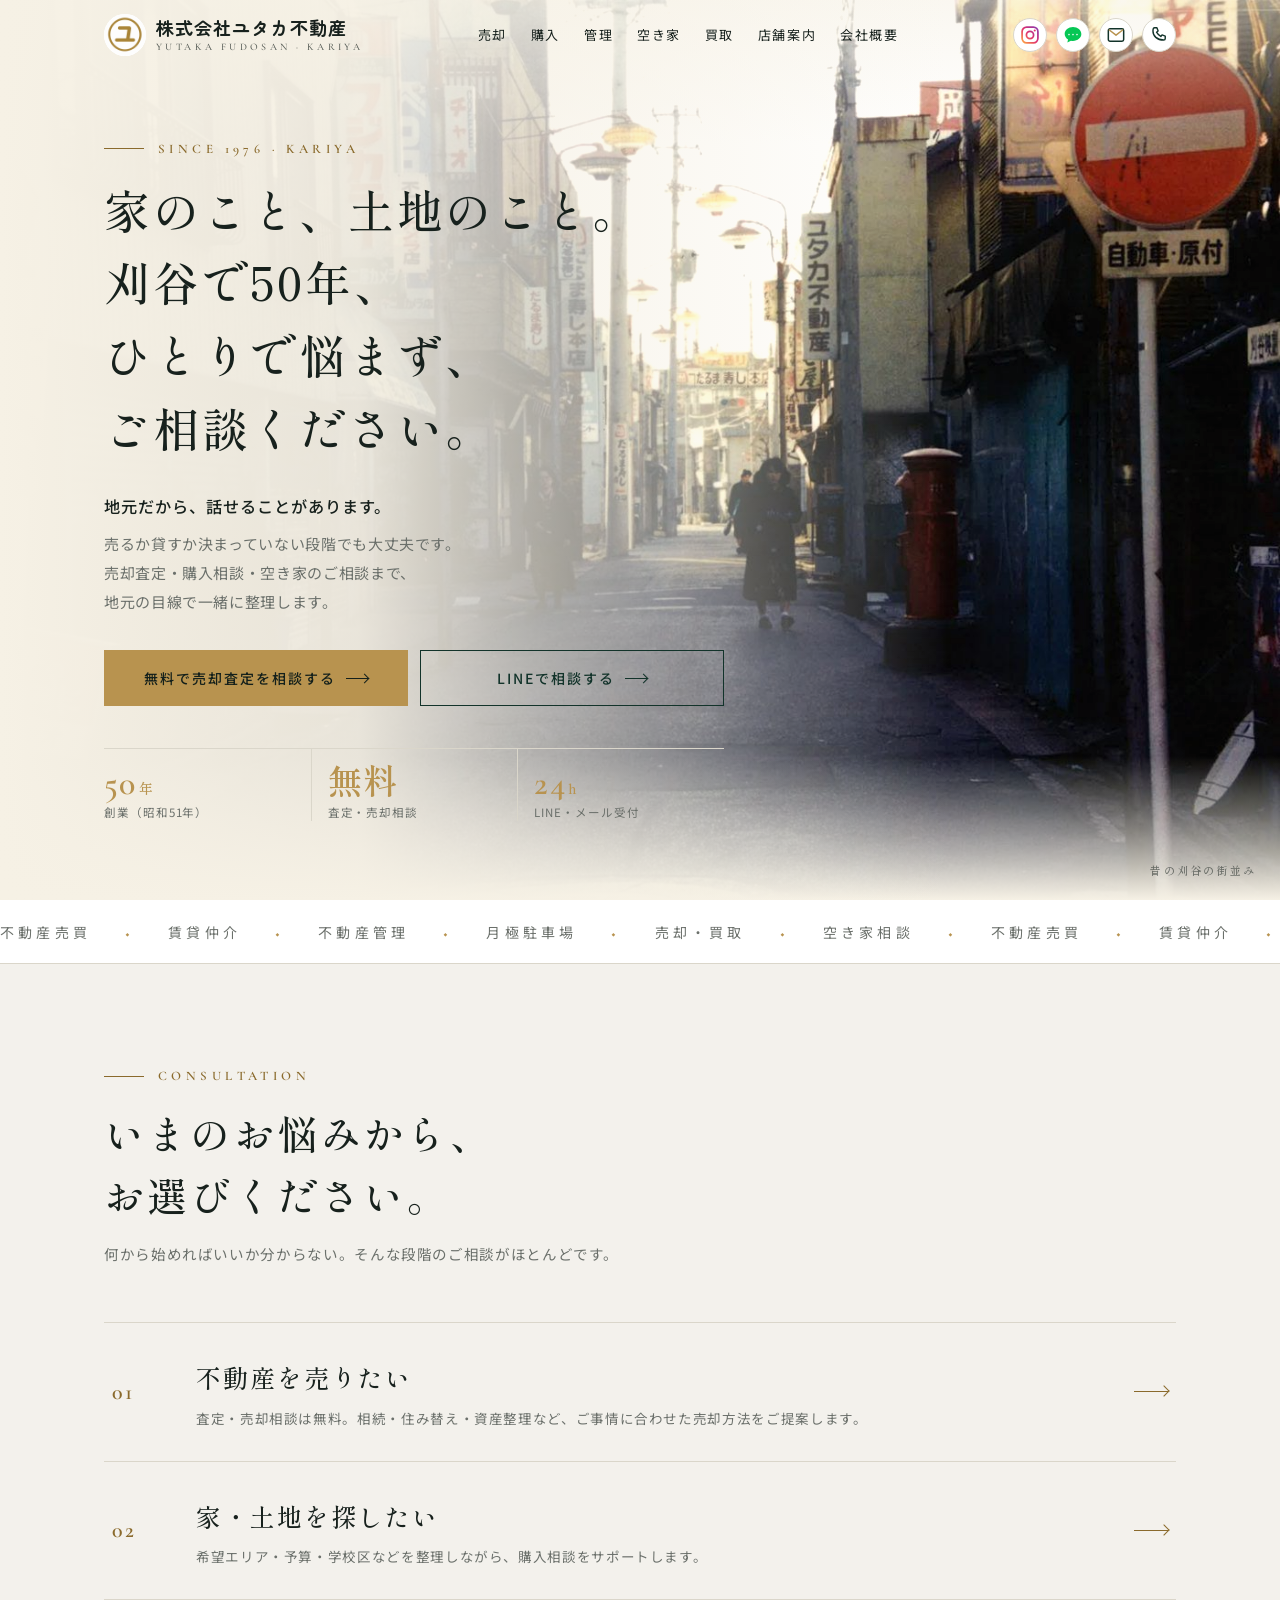
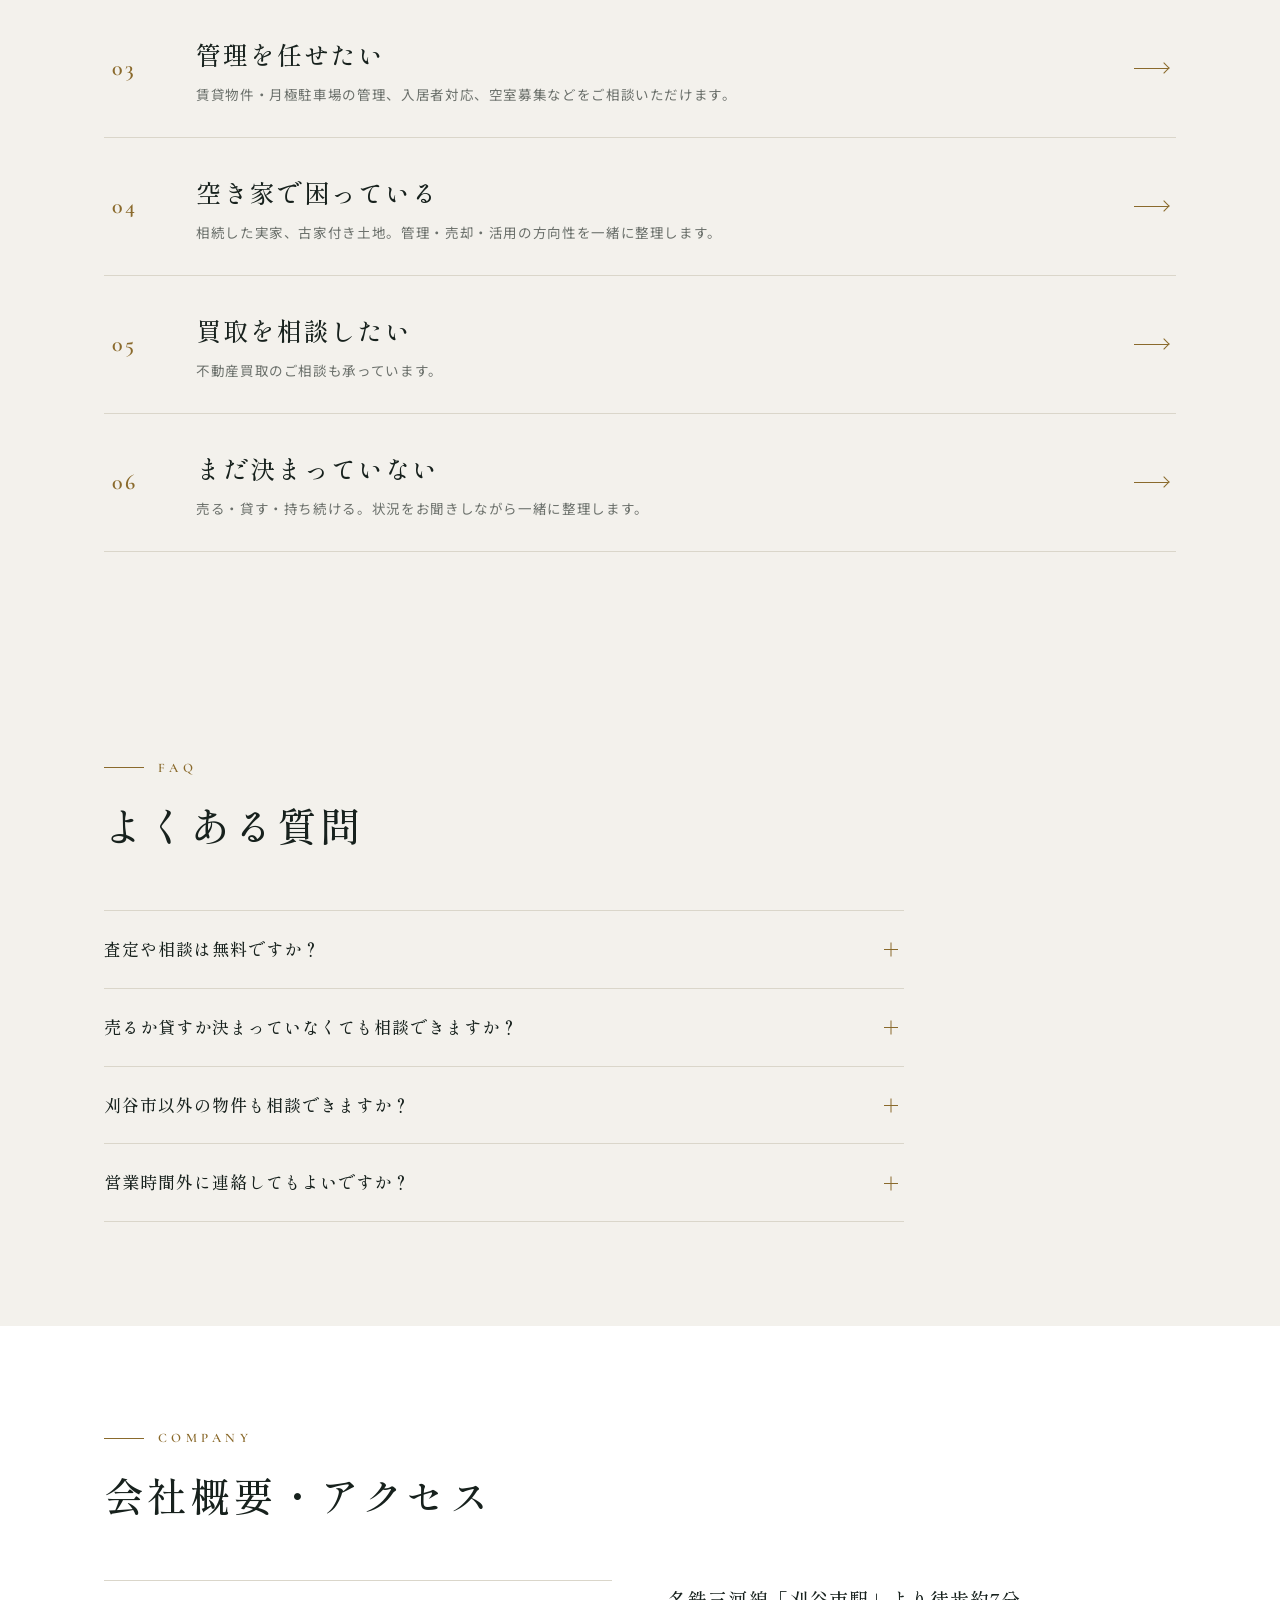
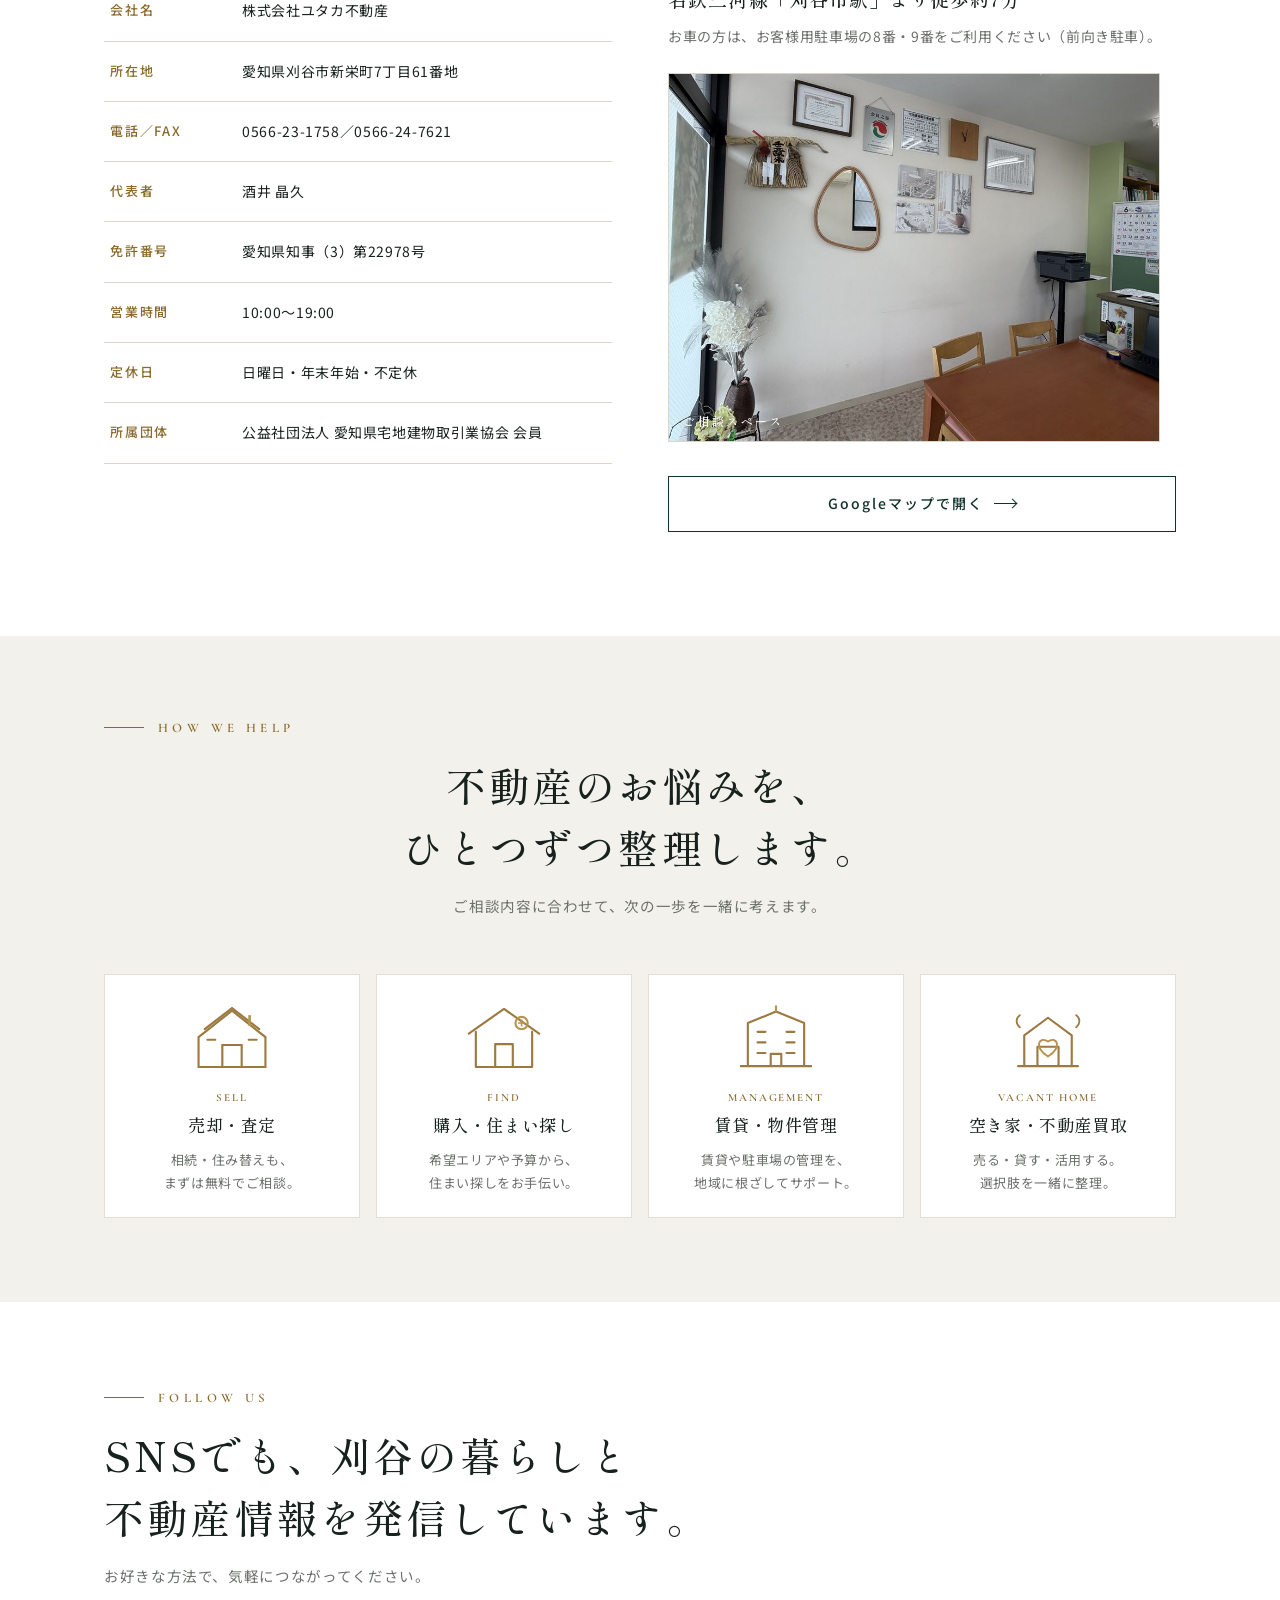
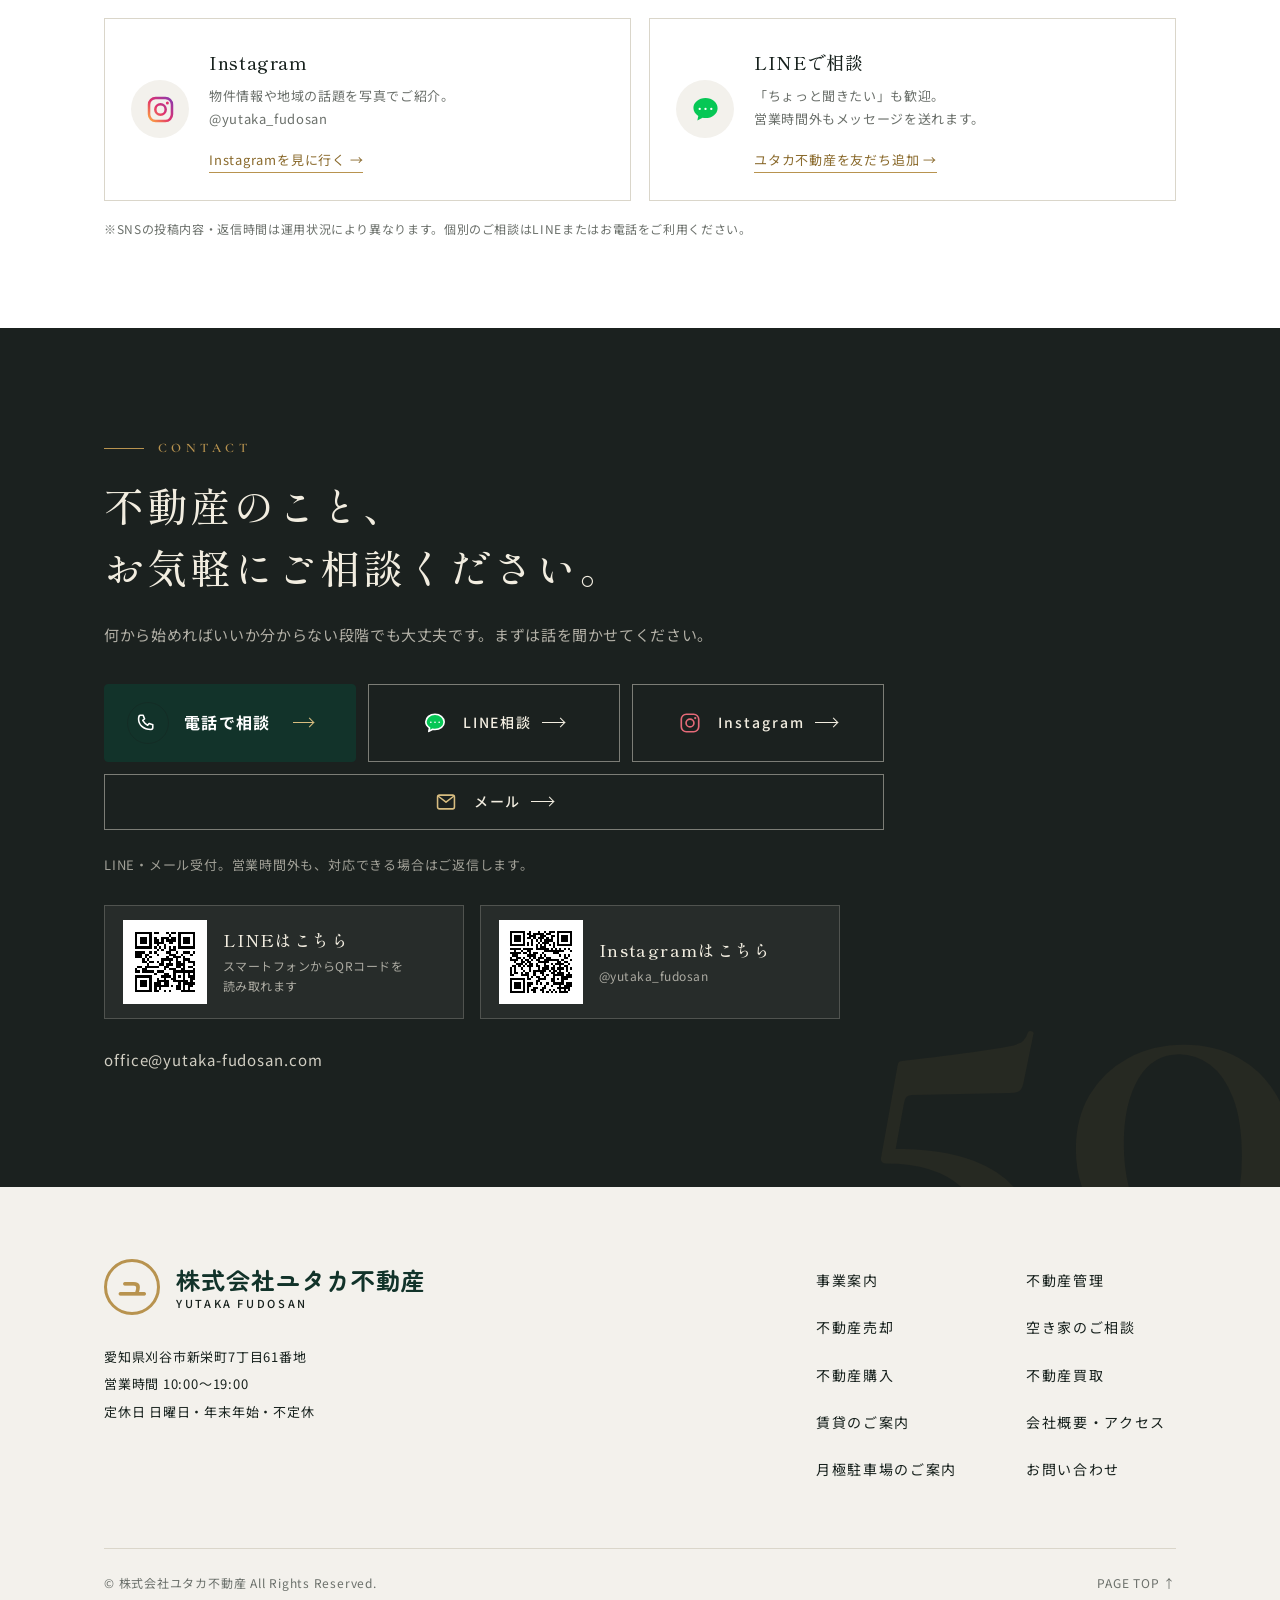
==== index.html @ b95a53c0 "スマートフォンの改行を調整した公式ホームページに更新" ====
<!DOCTYPE html>

<html lang="ja">
<head>
<meta charset="utf-8"/>
<meta content="width=device-width, initial-scale=1, viewport-fit=cover" name="viewport"/>
<title>刈谷市の不動産売買・管理・賃貸なら株式会社ユタカ不動産｜創業50年</title>
<link href="[data-uri]" rel="icon" sizes="192x192" type="image/png"/>
<link href="[data-uri]" rel="apple-touch-icon"/>
<meta content="刈谷市で不動産売買・売却査定・管理・賃貸・月極駐車場のご相談なら株式会社ユタカ不動産。昭和51年創業、地域密着。電話・LINEで気軽に相談できます。" name="description"/>
<link href="https://fonts.googleapis.com" rel="preconnect"/><link crossorigin="" href="https://fonts.gstatic.com" rel="preconnect"/>
<link href="https://fonts.googleapis.com/css2?family=Cormorant+Garamond:wght@500;600&amp;family=Shippori+Mincho:wght@500;700&amp;family=Zen+Maru+Gothic:wght@500;700&amp;family=Noto+Sans+JP:wght@400;500;700&amp;display=swap" rel="stylesheet"/>
<script type="application/ld+json">{"@context":"https://schema.org","@type":"RealEstateAgent","name":"株式会社ユタカ不動産","telephone":"+81-566-23-1758","email":"office@yutaka-fudosan.com","foundingDate":"1976","address":{"@type":"PostalAddress","addressRegion":"愛知県","addressLocality":"刈谷市","streetAddress":"新栄町7丁目61番地","addressCountry":"JP"},"areaServed":"刈谷市"}</script>
<style>
:root{--bg:#f3f1ec;--sf:#fff;--tx:#17211d;--mu:#6b706b;--ac:#12332a;--hero:#12332a;--gd:#b8934f;--gdt:#8a6a2c;--ln:#dad6ca;--line:#06a94d;--iv:#f2ede0;color-scheme:light;box-sizing:border-box;padding-top:env(safe-area-inset-top,0px);padding-bottom:env(safe-area-inset-bottom,0px)}
*,*::before,*::after{box-sizing:border-box}
html{scroll-behavior:smooth;scroll-padding-top:calc(env(safe-area-inset-top,0px) + 70px)}
body{margin:0;background:var(--bg);color:var(--tx);font:16px/1.95 "Noto Sans JP","Hiragino Sans","Yu Gothic",Meiryo,sans-serif;letter-spacing:.04em;padding-bottom:84px;overflow-x:hidden}
body::before{content:"";position:fixed;inset:0 0 auto;height:env(safe-area-inset-top,0px);background:var(--hero);z-index:40;transition:background .4s}
body.sc::before{background:var(--sf)}
a{color:inherit;text-decoration:none}
.sf,h1,h2,h3{font-family:"Shippori Mincho","Hiragino Mincho ProN","Yu Mincho",serif;font-weight:500}
.cg{font-family:"Cormorant Garamond","Shippori Mincho",serif}
.w{max-width:1120px;margin:0 auto;padding:0 24px}
#pg{position:fixed;top:env(safe-area-inset-top,0px);left:0;height:2px;width:100%;background:var(--gd);transform:scaleX(0);transform-origin:left;z-index:50}
header{--hc:var(--iv);position:sticky;top:env(safe-area-inset-top,0px);z-index:30;height:70px;border-bottom:1px solid transparent;transition:background .4s,border-color .4s,height .4s}
header.sc{--hc:var(--tx);height:58px;background:color-mix(in srgb,var(--sf) 90%,transparent);backdrop-filter:blur(12px);border-color:var(--ln)}
header .w{display:flex;align-items:center;justify-content:space-between;height:100%;gap:16px;color:var(--hc);transition:color .4s}
.logo{font:700 18px/1.3 "Zen Maru Gothic","Hiragino Maru Gothic ProN","Yu Gothic",sans-serif;letter-spacing:.06em}.logo small{display:block;font:500 10px "Cormorant Garamond",serif;letter-spacing:.34em;opacity:.7}
nav{display:none;gap:30px;font-size:13px;letter-spacing:.12em}
nav a{position:relative;padding:4px 0}nav a::after{content:"";position:absolute;left:0;right:0;bottom:0;height:1px;background:var(--gd);transform:scaleX(0);transform-origin:right;transition:transform .4s}
nav a:hover::after{transform:scaleX(1);transform-origin:left}
.tel{font:600 20px "Cormorant Garamond",serif;letter-spacing:.1em;white-space:nowrap}
@media(min-width:900px){nav{display:flex}}
.btn{position:relative;overflow:hidden;display:inline-flex;align-items:center;justify-content:center;gap:10px;min-height:56px;padding:0 30px;font-weight:500;font-size:14px;letter-spacing:.14em;border:1px solid transparent;transition:transform .4s cubic-bezier(.2,.7,.2,1),background .35s,color .35s}
.btn i{font-style:normal;display:inline-block;width:22px;height:1px;background:currentColor;position:relative;transition:width .35s}
.btn i::after{content:"";position:absolute;right:0;top:-3px;width:7px;height:7px;border-top:1px solid currentColor;border-right:1px solid currentColor;transform:rotate(45deg)}
.btn:hover i{width:34px}.btn:hover{transform:translateY(-2px)}
.b1{background:var(--gd);color:#14201b}.b1:hover{background:#cfa95f}
.b2{background:transparent;color:var(--iv);border-color:rgba(242,237,224,.45)}.b2:hover{background:var(--line);border-color:var(--line);color:#fff}
.b3{border-color:var(--ac);color:var(--ac)}.b3:hover{background:var(--ac);color:var(--bg)}
.hero{position:relative;margin-top:-70px;padding:calc(70px + 56px) 0 64px;background:var(--hero);color:var(--iv);overflow:hidden;min-height:min(100svh,900px);display:flex;align-items:center}
.hero::before{content:"";position:absolute;right:-10%;top:-20%;width:70%;aspect-ratio:1;background:radial-gradient(closest-side,rgba(184,147,79,.16),transparent);pointer-events:none}
.hero .w{position:relative;display:grid;gap:44px;grid-template-columns:1fr;align-items:center;width:100%}
@media(min-width:960px){.hero .w{grid-template-columns:1fr 1fr}}
.eye{display:flex;align-items:center;gap:14px;font:600 13px "Cormorant Garamond",serif;letter-spacing:.34em;color:var(--gdt);margin-bottom:18px}
.eye::before{content:"";width:0;height:1px;background:currentColor;transition:width 1s .2s}
.eye.in::before,.go .eye::before{width:40px}
.hero .eye{color:var(--gd)}
h1{font-size:clamp(28px,5.4vw,46px);line-height:1.5;margin:0 0 26px;letter-spacing:.06em}
.ln{display:block;overflow:hidden;padding-bottom:.08em}.ln>span{display:block;transform:translateY(110%);transition:transform 1.1s cubic-bezier(.2,.7,.2,1);transition-delay:calc(.25s + var(--i,0)*.14s)}
.go .ln>span{transform:none}
.lead{color:rgba(242,237,224,.72);margin:0 0 34px;max-width:520px;font-size:15px}
.cta{display:flex;flex-wrap:wrap;gap:12px}.cta .btn{flex:1 1 230px}
.note{font-size:12.5px;opacity:.65;margin:18px 0 0;letter-spacing:.08em}
.stats{display:grid;grid-template-columns:repeat(3,1fr);margin-top:42px;border-top:1px solid rgba(242,237,224,.18)}
.stats div{padding:16px 14px 0 0;font-size:11.5px;color:rgba(242,237,224,.62);line-height:1.6;letter-spacing:.08em}
.stats div+div{padding-left:16px;border-left:1px solid rgba(242,237,224,.18)}
.stats b{display:block;font:600 34px/1.1 "Cormorant Garamond","Shippori Mincho",serif;color:var(--gd);letter-spacing:.04em}
.stats b small{font:500 14px "Shippori Mincho",serif;margin-left:2px}
.art{max-width:440px;width:100%;margin:0 auto;will-change:transform;color:var(--gd)}
.art svg{width:100%;height:auto;display:block}
.dr{fill:none;stroke:currentColor;stroke-width:1.2;stroke-linecap:round;stroke-linejoin:round;stroke-dasharray:1;stroke-dashoffset:1}
.go .dr{animation:draw 2s cubic-bezier(.4,.1,.2,1) forwards;animation-delay:calc(.4s + var(--i,0)*.15s)}
.sun{fill:none;stroke:var(--iv);stroke-width:1;opacity:0}
.go .sun{animation:fade 1.4s 2s ease forwards}
@keyframes draw{to{stroke-dashoffset:0}}@keyframes fade{to{opacity:.55}}
.fadeup{opacity:0;transform:translateY(20px)}.go .fadeup{animation:up 1s cubic-bezier(.2,.7,.2,1) forwards;animation-delay:calc(.55s + var(--i,0)*.12s)}
@keyframes up{to{opacity:1;transform:none}}
.mq{overflow:hidden;border-bottom:1px solid var(--ln);background:var(--sf);padding:16px 0;white-space:nowrap}
.mq div{display:inline-flex;gap:34px;animation:mq 38s linear infinite;font-size:14px;letter-spacing:.3em;color:var(--mu)}
.mq span{display:inline-flex;gap:34px;align-items:center}.mq em{font:normal 600 16px "Cormorant Garamond",serif;color:var(--gd)}
@keyframes mq{to{transform:translateX(-50%)}}
section{padding:104px 0}
.sec-h{margin-bottom:54px}
h2{font-size:clamp(26px,4.4vw,40px);margin:0 0 14px;letter-spacing:.08em;line-height:1.55}
.sub{color:var(--mu);margin:0;font-size:14.5px;max-width:560px}
.alt{background:var(--sf)}
.rows{border-top:1px solid var(--ln)}
.row{position:relative;display:grid;grid-template-columns:64px 1fr 40px;gap:8px 20px;align-items:center;padding:30px 8px;border-bottom:1px solid var(--ln);overflow:hidden;transition:padding .5s cubic-bezier(.2,.7,.2,1)}
.row::before{content:"";position:absolute;inset:0;background:var(--ac);transform:scaleY(0);transform-origin:bottom;transition:transform .5s cubic-bezier(.2,.7,.2,1);z-index:0}
.row>*{position:relative;z-index:1;transition:color .4s}
.row .n{font:600 22px "Cormorant Garamond",serif;color:var(--gdt);letter-spacing:.1em}
.row h3{margin:0;font-size:clamp(19px,2.6vw,25px);letter-spacing:.08em}
.row p{margin:4px 0 0;color:var(--mu);font-size:13.5px;line-height:1.8}
.row .ar{justify-self:end;width:34px;height:1px;background:var(--gdt);position:relative;transition:width .4s,background .4s}
.row .ar::after{content:"";position:absolute;right:0;top:-4px;width:8px;height:8px;border-top:1px solid currentColor;border-right:1px solid currentColor;transform:rotate(45deg);color:var(--gdt)}
@media(hover:hover){.row:hover{padding-left:24px;padding-right:24px}.row:hover::before{transform:scaleY(1)}.row:hover h3,.row:hover .n{color:var(--bg)}.row:hover p{color:color-mix(in srgb,var(--bg) 72%,transparent)}.row:hover .ar{width:48px;background:var(--gd)}.row:hover .ar::after{color:var(--gd)}}
@media(max-width:600px){.row{grid-template-columns:44px 1fr 24px}.row .ar{width:20px}}
.steps{display:grid;gap:28px;grid-template-columns:repeat(auto-fit,minmax(220px,1fr));padding:0;list-style:none;margin:0;counter-reset:s}
.steps li{counter-increment:s;position:relative;padding-top:26px}
.steps li::before{content:"";position:absolute;left:0;top:0;height:1px;width:100%;background:var(--ln)}
.steps li::after{content:"";position:absolute;left:0;top:0;height:1px;width:100%;background:var(--gd);transform:scaleX(0);transform-origin:left;transition:transform 1.2s .3s cubic-bezier(.2,.7,.2,1)}
.steps li.in::after{transform:scaleX(1)}
.steps b{display:block;font:500 19px "Shippori Mincho",serif;margin-bottom:6px;letter-spacing:.08em}
.steps b::before{content:"0" counter(s);display:block;font:600 44px/1 "Cormorant Garamond",serif;color:var(--gd);margin-bottom:12px;letter-spacing:.04em}
.steps span{font-size:14px;color:var(--mu);display:block}
.two{display:grid;gap:56px;grid-template-columns:repeat(auto-fit,minmax(290px,1fr));align-items:center}
.frame{position:relative;aspect-ratio:4/3;display:flex;align-items:center;justify-content:center;text-align:center;padding:20px;color:var(--mu);font-size:13px;background:var(--bg);border:1px solid var(--ln);margin:0 16px 16px 0}
.frame::after{content:"";position:absolute;inset:16px -16px -16px 16px;border:1px solid var(--gd);z-index:-1}
.quote{border-top:1px solid var(--ln);padding-top:24px;color:var(--mu);font-size:14px}
.quote::before{content:"“";display:block;font:500 56px/.7 "Cormorant Garamond",serif;color:var(--gd);margin-bottom:10px}
.quote b{display:block;color:var(--tx);font:500 17px "Shippori Mincho",serif;margin-bottom:6px;letter-spacing:.08em}
.cols{display:grid;gap:44px;grid-template-columns:repeat(auto-fit,minmax(250px,1fr))}
.faq{max-width:800px}
.q{border-bottom:1px solid var(--ln)}.q:first-child{border-top:1px solid var(--ln)}
.q button{all:unset;box-sizing:border-box;width:100%;cursor:pointer;padding:24px 44px 24px 0;position:relative;font:500 17px "Shippori Mincho",serif;letter-spacing:.06em;line-height:1.7}
.q button::before,.q button::after{content:"";position:absolute;right:6px;top:50%;width:14px;height:1px;background:var(--gdt);transition:transform .4s}
.q button::after{transform:rotate(90deg)}.q button[aria-expanded=true]::after{transform:rotate(0)}
.q .a{display:grid;grid-template-rows:0fr;transition:grid-template-rows .5s cubic-bezier(.2,.7,.2,1)}
.q .a>div{overflow:hidden}.q .a p{margin:0 0 24px;color:var(--mu);font-size:15px}
.q button[aria-expanded=true]+.a{grid-template-rows:1fr}
.tblw{overflow-x:auto}
table{border-collapse:collapse;width:100%;min-width:400px}
th,td{padding:16px 6px;border-bottom:1px solid var(--ln);text-align:left;font-size:14px;vertical-align:top}
tr:first-child th,tr:first-child td{border-top:1px solid var(--ln)}
th{width:26%;font-weight:500;color:var(--gdt);white-space:nowrap;letter-spacing:.14em;font-size:13px}
.fin{background:var(--hero);color:var(--iv);padding:112px 0;position:relative;overflow:hidden}
.fin::before{content:"50";position:absolute;right:-2%;bottom:-18%;font:600 clamp(220px,40vw,520px)/1 "Cormorant Garamond",serif;color:rgba(184,147,79,.07);pointer-events:none}
.fin .w{position:relative}
.fin h2{color:var(--iv);max-width:700px}.fin p{margin:0 0 34px;color:rgba(242,237,224,.7);font-size:15px}
.fin .eye{color:var(--gd)}.fin .cta{max-width:780px}
footer{padding:28px 0 16px;font-family:"Zen Maru Gothic","Hiragino Maru Gothic ProN","Yu Gothic",sans-serif;font-size:11.5px;color:var(--mu);text-align:center;letter-spacing:.14em;background:var(--bg)}
.bar{position:fixed;left:0;right:0;bottom:0;z-index:35;display:flex;padding:0 0 env(safe-area-inset-bottom,0px);background:var(--sf);border-top:1px solid var(--ln);transform:translateY(110%);transition:transform .5s cubic-bezier(.2,.7,.2,1)}
.bar.on{transform:none}
.bar a{flex:1;min-height:54px;display:flex;align-items:center;justify-content:center;font-weight:500;font-size:13px;letter-spacing:.12em;color:var(--tx)}
.bar a+a{border-left:1px solid var(--ln)}.bar .l{color:var(--line)}.bar .s{background:var(--gd);color:#14201b}
@media(min-width:900px){.bar{display:none}body{padding-bottom:0}}
.rv{opacity:0;transform:translateY(30px);transition:opacity 1.1s cubic-bezier(.2,.7,.2,1),transform 1.1s cubic-bezier(.2,.7,.2,1);transition-delay:var(--d,0s)}
.rv.in{opacity:1;transform:none}
@media(prefers-reduced-motion:reduce){*,*::before,*::after{animation:none!important;transition:none!important}.rv,.fadeup,.sun{opacity:1!important;transform:none!important}.sun{opacity:.55!important}.dr{stroke-dashoffset:0!important}.ln>span{transform:none!important}.eye::before{width:40px!important}.steps li::after{transform:none!important}.mq div{animation:none!important}}

.view{display:none}.view.on{display:block}
.hero.sb{min-height:0;padding:calc(70px + 72px) 0 80px}.hero.sb .w{display:block}
.crumb{font:600 12px "Cormorant Garamond",serif;letter-spacing:.3em;color:var(--gd);margin-bottom:22px}
.crumb a{opacity:.75}.crumb a:hover{opacity:1}
.hero.sb h1{font-size:clamp(28px,5vw,46px);margin:0 0 22px}.hero.sb .lead{max-width:600px}.hero.sb .cta{max-width:560px}
.cards{display:grid;gap:38px 40px;grid-template-columns:repeat(auto-fit,minmax(240px,1fr))}
.cd{border-top:1px solid var(--ln);padding-top:22px;position:relative}
.cd::after{content:"";position:absolute;left:0;top:-1px;height:1px;width:100%;background:var(--gd);transform:scaleX(0);transform-origin:left;transition:transform 1.1s .3s cubic-bezier(.2,.7,.2,1)}
.cd.in::after{transform:scaleX(1)}
.cd b{display:block;font:500 18px "Shippori Mincho",serif;letter-spacing:.08em;margin-bottom:6px}
.cd b em{display:block;font:600 14px "Cormorant Garamond",serif;color:var(--gdt);letter-spacing:.2em;font-style:normal;margin-bottom:8px}
.cd span{color:var(--mu);font-size:14px;display:block}
.chk{list-style:none;margin:0;padding:0;max-width:780px;border-top:1px solid var(--ln)}
.chk li{padding:16px 0 16px 34px;border-bottom:1px solid var(--ln);position:relative;font-size:15px}
.chk li::before{content:"";position:absolute;left:6px;top:23px;width:12px;height:6px;border-left:1px solid var(--gdt);border-bottom:1px solid var(--gdt);transform:rotate(-45deg)}
.more{display:flex;flex-wrap:wrap;gap:10px}
.more a{border:1px solid var(--ln);padding:12px 22px;font-size:14px;letter-spacing:.1em;transition:background .3s,color .3s,border-color .3s}
.more a:hover{background:var(--ac);color:var(--bg);border-color:var(--ac)}
.band{display:flex;flex-wrap:wrap;gap:20px;align-items:center;justify-content:space-between;border-top:1px solid var(--gd);border-bottom:1px solid var(--gd);padding:28px 4px}
.band p{margin:0;font:500 19px "Shippori Mincho",serif;letter-spacing:.06em}
nav a.on::after{transform:scaleX(1)}
nav{gap:24px}
.cmp{min-width:520px}.cmp th{color:var(--tx);font-size:14px}.cmp tr:first-child th{color:var(--gdt)}
@media(prefers-reduced-motion:reduce){.cd::after{transform:none!important}}

body{word-break:auto-phrase;line-break:strict}
h1,h2,h3{text-wrap:balance}p,.sub,.lead{text-wrap:pretty}
.p{display:inline-block}
.lead .lh{display:block;color:var(--iv);font-weight:500;font-size:1.08em;margin-bottom:.35em;letter-spacing:.06em}
.art{max-width:560px}
.pic{position:relative;margin:0 16px 16px 0}
.pic::before{content:"";position:absolute;inset:16px -16px -16px 16px;border:1px solid var(--gd);opacity:.7}
.pic .im{position:relative;overflow:hidden;clip-path:inset(0 100% 0 0);transition:clip-path 1.5s .5s cubic-bezier(.7,0,.2,1)}
.go .pic .im{clip-path:inset(0)}
.pic img{display:block;width:100%;height:auto;transform:scale(1.15);filter:sepia(.16) saturate(.95);transition:transform 2.6s .5s cubic-bezier(.2,.7,.2,1)}
.go .pic img{transform:none}
.pic .im::after{content:"";position:absolute;inset:0;background:linear-gradient(180deg,transparent 62%,rgba(10,17,15,.5)),radial-gradient(120% 90% at 50% 40%,transparent 55%,rgba(10,17,15,.32));pointer-events:none}
.pic figcaption{position:absolute;left:16px;bottom:30px;z-index:2;color:var(--iv);font:500 12px "Shippori Mincho",serif;letter-spacing:.22em;opacity:0;transition:opacity 1s 1.8s}
.go .pic figcaption{opacity:.9}
@media(prefers-reduced-motion:reduce){.pic .im{clip-path:none!important}.pic img{transform:none!important}.pic figcaption{opacity:.9!important}}

#hero .w{display:block;text-shadow:0 1px 16px rgba(8,14,12,.5)}#hero .w>div{max-width:620px}
.bg{position:absolute;inset:0;overflow:hidden}
.bgi{position:absolute;left:0;top:0;width:100%;opacity:0;transform:scale(1.06);transition:opacity 1.6s .1s ease,transform 3s .1s cubic-bezier(.2,.7,.2,1)}
.go .bgi{opacity:1;transform:none}
.bgi img{display:block;width:100%;height:100%}
.shade{position:absolute;inset:0;pointer-events:none;background:linear-gradient(90deg,color-mix(in srgb,var(--hero) 90%,transparent) 0%,color-mix(in srgb,var(--hero) 76%,transparent) 26%,color-mix(in srgb,var(--hero) 30%,transparent) 50%,transparent 70%),linear-gradient(0deg,color-mix(in srgb,var(--hero) 80%,transparent),transparent 14%),linear-gradient(180deg,color-mix(in srgb,var(--hero) 42%,transparent),transparent 16%)}
.cap{position:absolute;z-index:2;right:24px;bottom:22px;color:var(--iv);font:500 11px "Shippori Mincho",serif;letter-spacing:.2em;opacity:.7}
@media(max-width:959px){#hero{padding-top:calc(70px + 66vw)}.bg{inset:0 0 auto 0;height:calc(70px + 74vw)}.shade{background:linear-gradient(0deg,var(--hero) 0%,transparent 38%),linear-gradient(180deg,color-mix(in srgb,var(--hero) 50%,transparent),transparent 22%)}.cap{bottom:44px}}
@media(prefers-reduced-motion:reduce){.bgi{opacity:1!important;transform:none!important}}

:root{--hl:#f6f1e5}
body::before{background:var(--hl)}
.hero{background:var(--hl);color:var(--tx)}
header{--hc:var(--tx)}
.hero .lead{color:var(--mu)}.hero .lead .lh{color:var(--tx)}
.hero .eye{color:var(--gdt)}
.hero .stats{border-top-color:var(--ln)}.hero .stats div{color:var(--mu)}.hero .stats div+div{border-left-color:var(--ln)}
.hero .b2{color:var(--ac);border-color:var(--ac)}.hero .b2:hover{background:var(--line);border-color:var(--line);color:#fff}
#hero .w{text-shadow:none}
.cap{color:var(--tx);opacity:.55}
.bgi img{filter:sepia(.08) saturate(1.06) brightness(1.06)}
.shade{background:linear-gradient(90deg,var(--hl) 0%,color-mix(in srgb,var(--hl) 94%,transparent) 28%,color-mix(in srgb,var(--hl) 55%,transparent) 50%,transparent 74%),linear-gradient(0deg,var(--hl),transparent 16%),linear-gradient(180deg,color-mix(in srgb,var(--hl) 55%,transparent),transparent 16%)}
@media(max-width:959px){.shade{background:linear-gradient(0deg,var(--hl) 0%,transparent 40%),linear-gradient(180deg,color-mix(in srgb,var(--hl) 60%,transparent),transparent 22%)}}
:root{--room:url("[data-uri]")}
.room{background:var(--room) center 61%/cover no-repeat;font-size:0}
.room::before{content:attr(aria-label);position:absolute;left:14px;bottom:12px;z-index:1;color:#fff;font:500 12px "Shippori Mincho",serif;letter-spacing:.2em;text-shadow:0 1px 8px rgba(0,0,0,.65)}
:root{--park:url("[data-uri]")}
.park{background:var(--park) center 45%/cover no-repeat;font-size:0}
.park::before{content:attr(aria-label);position:absolute;left:14px;bottom:12px;z-index:1;color:#fff;font:500 12px "Shippori Mincho",serif;letter-spacing:.2em;text-shadow:0 1px 8px rgba(0,0,0,.65)}
:root{--door:url("[data-uri]")}
.door{background:var(--door) center 57%/cover no-repeat;font-size:0}
.door::before{content:attr(aria-label);position:absolute;left:14px;bottom:12px;z-index:1;color:#fff;font:500 12px "Shippori Mincho",serif;letter-spacing:.2em;text-shadow:0 1px 8px rgba(0,0,0,.7)}

.fin{background:#1b211f}
.fin-in{max-width:780px}
.fin h2{max-width:none;margin-bottom:22px}
.fin .fl{margin:0 0 34px}
.ct{display:grid;grid-template-columns:repeat(3,1fr);gap:12px}.ct .wide{grid-column:1/-1}
@media(max-width:620px){.ct{grid-template-columns:1fr 1fr}.ct .first{grid-column:1/-1}}
.fin .note2{margin:22px 0 28px;font-size:13px;color:rgba(242,237,224,.62);letter-spacing:.06em}
.qrs{display:flex;flex-wrap:wrap;gap:16px}
.qr{display:flex;align-items:center;gap:16px;flex:1 1 270px;max-width:360px;padding:14px 18px;border:1px solid rgba(242,237,224,.2);background:rgba(255,255,255,.05);transition:border-color .3s,background .3s,transform .4s cubic-bezier(.2,.7,.2,1)}
.qr:hover{border-color:var(--gd);background:rgba(255,255,255,.08);transform:translateY(-2px)}
.qr svg{width:84px;height:84px;flex:none;display:block}
.qr b{display:block;font:500 17px "Shippori Mincho",serif;letter-spacing:.08em;color:var(--iv);margin-bottom:4px}
.qr span{display:block;font-size:12px;line-height:1.7;color:rgba(242,237,224,.66);letter-spacing:.04em}
.fin .mail{display:inline-block;margin-top:26px;color:rgba(242,237,224,.85);font-size:15px;letter-spacing:.06em;border-bottom:1px solid transparent;transition:border-color .3s}
.fin .mail:hover{border-color:var(--gd)}
footer.ft{padding:72px 0 0;text-align:left;font-family:inherit;font-size:13px;letter-spacing:.06em;color:var(--tx);background:var(--bg)}
.ft-top{display:flex;flex-wrap:wrap;gap:44px 80px;justify-content:space-between;padding-bottom:64px}
.brand{display:inline-flex;align-items:center;gap:16px}
.mark{display:grid;place-items:center;width:56px;height:56px;border:3px solid var(--gd);border-radius:50%;color:var(--gd);font:700 30px/1 "Zen Maru Gothic","Hiragino Maru Gothic ProN",sans-serif}
.nm b{display:block;font:700 24px/1.3 "Zen Maru Gothic","Hiragino Maru Gothic ProN","Yu Gothic",sans-serif;color:var(--ac);letter-spacing:.04em}
.nm small{display:block;font:500 11px "Noto Sans JP",sans-serif;letter-spacing:.24em;color:var(--tx)}
.ft-brand p{margin:28px 0 0;font-size:13px;line-height:2.1;color:var(--tx)}
.ft-nav{display:grid;grid-template-columns:repeat(2,minmax(150px,auto));gap:20px 60px;align-content:start;padding-top:8px;font-size:14px}
.ft-nav a{transition:color .3s}.ft-nav a:hover{color:var(--gdt)}
.ft-bot{display:flex;flex-wrap:wrap;justify-content:space-between;gap:10px;border-top:1px solid var(--ln);padding:22px 0;font-size:12px;color:var(--mu)}
.ft-bot a i{font-style:normal;display:inline-block;transition:transform .3s}.ft-bot a:hover i{transform:translateY(-3px)}
.ft-nav a{padding:0}.ft-nav a::after{display:none}
@media(max-width:520px){.ft-nav{grid-template-columns:repeat(2,auto);gap:18px 26px;justify-content:start}.ft-top{gap:36px}}

/* visual clarity + social section */
.visual-guide{background:#f3f1ec;padding:84px 0}
.visual-guide .sec-h{text-align:center}
.vg-grid{display:grid;grid-template-columns:repeat(4,minmax(0,1fr));gap:16px;margin-top:36px}
.vg-card{background:#fff;border:1px solid #e5dfd1;padding:24px 20px 22px;min-height:230px;position:relative;overflow:hidden;transition:transform .25s,box-shadow .25s}
.vg-card:hover{transform:translateY(-4px);box-shadow:0 12px 30px #17211d12}
.vg-ill{width:88px;height:78px;margin:0 auto 14px;display:block;color:#9b7940}
.vg-card h3{font-size:17px;text-align:center;margin:0 0 7px}
.vg-card p{font-size:13px;color:#6b706b;text-align:center;margin:0;line-height:1.8}
.vg-tag{display:block;text-align:center;color:#8a6a2c;font:600 11px "Cormorant Garamond",serif;letter-spacing:.18em;margin-bottom:4px}
.social-guide{padding:88px 0;background:#fff}
.social-head{display:flex;justify-content:space-between;align-items:end;gap:24px;margin-bottom:28px}
.social-head .sec-h{margin:0}
.social-grid{display:grid;grid-template-columns:1fr 1fr;gap:18px}
.social-card{border:1px solid #dad6ca;padding:26px;display:flex;gap:20px;align-items:center;min-height:150px;position:relative}
.social-icon{flex:0 0 58px;width:58px;height:58px;border-radius:50%;display:grid;place-items:center;background:#f3f1ec;color:#12332a}
.social-icon svg{width:29px;height:29px}
.social-card h3{font-size:18px;margin:0 0 5px}
.social-card p{margin:0 0 12px;color:#6b706b;font-size:13px;line-height:1.75}
.social-link{font-size:13px;color:#8a6a2c;border-bottom:1px solid #b8934f;padding-bottom:3px;letter-spacing:.06em}
.social-note{font-size:12px;color:#6b706b;margin:16px 0 0}
@media(max-width:760px){.vg-grid{grid-template-columns:repeat(2,minmax(0,1fr))}.social-head{display:block}.social-head .sec-h{margin-bottom:18px}}
@media(max-width:520px){.visual-guide,.social-guide{padding:64px 0}.vg-grid{gap:10px}.vg-card{padding:18px 12px;min-height:218px}.vg-ill{width:72px;height:68px}.vg-card h3{font-size:15px}.vg-card p{font-size:12px}.social-grid{grid-template-columns:1fr}.social-card{padding:20px 16px;gap:14px}}

/* phone consultation CTA */
.phone-inline{display:inline-flex;align-items:center;gap:8px;flex-wrap:wrap;font-size:14px;color:var(--ac);font-weight:500}
.phone-inline b{font:600 21px "Cormorant Garamond",serif;letter-spacing:.08em}
.phone-inline small{flex-basis:100%;margin-left:27px;color:var(--mu);font-size:11px;letter-spacing:.04em}
.phone-cta{min-height:76px!important;justify-content:flex-start!important;gap:14px!important;padding:10px 22px!important}
.phone-mark{font-size:23px;line-height:1}
.phone-copy{display:flex;flex-direction:column;align-items:flex-start;line-height:1.4;letter-spacing:.06em}
.phone-copy b{font-size:14px;font-weight:700}
.phone-copy strong{font:600 21px/1.35 "Cormorant Garamond",serif;letter-spacing:.08em}
.phone-copy small{font-size:10px;opacity:.8}
@media(max-width:600px){.phone-cta{padding:9px 16px!important;gap:10px!important}.phone-copy strong{font-size:19px}.phone-inline{margin-top:7px}}

/* corporate logo in header */
.brand-lockup{display:flex;align-items:center;gap:10px;line-height:1.25;white-space:nowrap}
.brand-name{display:block}.brand-mark{display:block;width:42px;height:42px;object-fit:contain;background:#fff;border-radius:50%;flex:0 0 42px}
.brand-lockup small{margin-top:3px}
@media(max-width:480px){.brand-lockup{font-size:15px;gap:7px}.brand-mark{width:34px;height:34px;flex-basis:34px}.brand-lockup small{font-size:8px}}

/* refined telephone call-to-action */
.phone-svg{width:21px;height:21px;fill:none;stroke:currentColor;stroke-width:1.7;stroke-linecap:round;stroke-linejoin:round;flex:0 0 auto}
.phone-inline{padding:8px 14px;border:1px solid color-mix(in srgb,var(--gd) 62%,transparent);border-radius:999px;background:rgba(255,255,255,.55);text-decoration:none;gap:9px;transition:background .25s,transform .25s,box-shadow .25s}
.phone-inline:hover{background:#fff;transform:translateY(-2px);box-shadow:0 5px 18px rgba(23,33,29,.09)}
.phone-inline>span{display:inline-flex;align-items:center;gap:9px}
.phone-inline b{color:var(--ac);font-size:22px}
.phone-inline small{margin-left:30px;letter-spacing:.06em}
.phone-cta{min-height:82px!important;border:1px solid #b8934f!important;border-radius:3px;background:linear-gradient(135deg,#c8a75f,#b8934f 62%,#a7803c)!important;color:#17211d!important;box-shadow:0 5px 16px rgba(82,62,26,.15);transition:transform .25s,box-shadow .25s,filter .25s!important}
.phone-cta:hover{transform:translateY(-3px)!important;box-shadow:0 10px 24px rgba(82,62,26,.24);filter:brightness(1.04)}
.phone-cta .phone-mark{width:42px;height:42px;display:grid;place-items:center;border:1px solid rgba(23,33,29,.32);border-radius:50%}
.phone-cta .phone-svg{width:21px;height:21px}
.phone-copy b{font-size:12px;letter-spacing:.16em;text-transform:uppercase}
.phone-copy strong{font-size:23px;letter-spacing:.1em}
.phone-copy small{font-size:10px;letter-spacing:.04em}
.phone-cta i{margin-left:auto}
@media(max-width:600px){.phone-inline{padding:7px 11px}.phone-cta{min-height:76px!important}.phone-cta .phone-mark{width:38px;height:38px}.phone-copy strong{font-size:20px}}

/* make call action unmistakable at a glance */
.phone-cta{width:100%;max-width:390px;min-height:92px!important;padding:14px 22px!important;gap:16px!important;border-radius:8px!important;position:relative}
.phone-cta .phone-mark{width:50px;height:50px;flex:0 0 50px;background:rgba(255,255,255,.2);border:1px solid rgba(23,33,29,.36)}
.phone-cta .phone-svg{width:24px;height:24px;stroke-width:2}
.phone-copy{gap:2px}
.phone-copy b{font-size:18px;letter-spacing:.1em}
.phone-copy small{font-size:11px;font-weight:500;opacity:.88}
.phone-cta i{width:28px;flex:0 0 28px}
.phone-cta:hover i{width:36px}
.phone-inline{font-weight:700}
.phone-inline>span{font-weight:700}
@media(max-width:600px){.phone-cta{min-height:84px!important;padding:12px 16px!important;gap:12px!important}.phone-cta .phone-mark{width:44px;height:44px;flex-basis:44px}.phone-copy b{font-size:16px}.phone-copy small{font-size:10px}}

/* playful but polished phone button */
.phone-cta{isolation:isolate;box-shadow:0 6px 0 #8a6a2c,0 9px 18px rgba(23,33,29,.14)!important;transition:transform .22s cubic-bezier(.2,.8,.2,1),box-shadow .22s,filter .22s!important}
.phone-cta::before{content:"";position:absolute;z-index:-1;top:-35%;left:-45%;width:34%;height:170%;transform:skewX(-22deg);background:linear-gradient(90deg,transparent,rgba(255,255,255,.45),transparent);pointer-events:none}
.phone-cta:hover{transform:translateY(-4px) rotate(-.5deg)!important;box-shadow:0 9px 0 #8a6a2c,0 16px 26px rgba(23,33,29,.19)!important;filter:saturate(1.07)}
.phone-cta:hover::before,.phone-cta:focus-visible::before{animation:phoneShine .8s ease-out forwards}
.phone-cta:hover .phone-mark,.phone-cta:focus-visible .phone-mark{animation:ringPhone .65s ease-in-out}
.phone-cta:active{transform:translateY(3px) scale(.985)!important;box-shadow:0 2px 0 #8a6a2c,0 4px 10px rgba(23,33,29,.14)!important}
.phone-cta:focus-visible{outline:3px solid #12332a;outline-offset:4px}
@keyframes phoneShine{to{left:125%}}
@keyframes ringPhone{0%,100%{transform:rotate(0)}18%{transform:rotate(-14deg)}36%{transform:rotate(12deg)}54%{transform:rotate(-9deg)}72%{transform:rotate(6deg)}}
@media(prefers-reduced-motion:reduce){.phone-cta,.phone-cta::before,.phone-cta .phone-mark{animation:none!important;transition:none!important}}

/* restrained, elegant phone CTA revision */
.phone-cta{width:auto;max-width:390px;min-height:78px!important;padding:12px 22px!important;gap:15px!important;border:1px solid #12332a!important;border-radius:4px!important;background:#12332a!important;color:#fff!important;box-shadow:none!important;filter:none!important;transform:none!important;transition:background .2s,border-color .2s!important}
.phone-cta::before{display:none!important}
.phone-cta:hover{background:#1c493c!important;border-color:#1c493c!important;box-shadow:none!important;filter:none!important;transform:translateY(-1px)!important}
.phone-cta:active{transform:translateY(0)!important;box-shadow:none!important}
.phone-cta .phone-mark{width:38px;height:38px;flex:0 0 38px;display:grid;place-items:center;border:1px solid rgba(255,255,255,.46);border-radius:50%;background:transparent;animation:none!important}
.phone-cta .phone-svg{width:19px;height:19px;stroke:#d8bd80;stroke-width:1.8}
.phone-copy{gap:3px}
.phone-copy b{font-size:16px;line-height:1.4;letter-spacing:.08em;color:#fff}
.phone-copy small{font-size:10px;color:rgba(255,255,255,.72);letter-spacing:.04em}
.phone-cta i{width:20px;flex:0 0 20px;background:#d8bd80;margin-left:8px}
.phone-cta:hover i{width:24px}
.phone-cta i::after{color:#d8bd80}
.phone-cta:focus-visible{outline:2px solid #b8934f;outline-offset:3px}
.phone-cta:hover::before,.phone-cta:focus-visible::before,.phone-cta:hover .phone-mark,.phone-cta:focus-visible .phone-mark{animation:none!important}
@media(max-width:600px){.phone-cta{min-height:72px!important;padding:10px 16px!important;gap:12px!important}.phone-cta .phone-mark{width:34px;height:34px;flex-basis:34px}.phone-copy b{font-size:15px}}

/* header phone action */
.header-phone{display:inline-flex;align-items:center;justify-content:center;gap:8px;min-height:40px;padding:0 16px;border:1px solid var(--gd);border-radius:3px;background:var(--ac);color:#fff!important;font:500 13px/1 "Noto Sans JP",sans-serif;letter-spacing:.08em;white-space:nowrap;transition:background .2s,border-color .2s,transform .2s}
.header-phone svg{width:17px;height:17px;fill:none;stroke:#d8bd80;stroke-width:1.8;stroke-linecap:round;stroke-linejoin:round}
.header-phone:hover{background:#1c493c;border-color:#d8bd80;transform:translateY(-1px)}
@media(max-width:480px){.header-phone{min-height:36px;padding:0 10px;gap:5px;font-size:11px}.header-phone svg{width:15px;height:15px}}

/* compact header shortcuts with social favicons */
.header-actions{display:flex;align-items:center;gap:9px;flex:0 0 auto}
.head-social{width:34px;height:34px;display:grid;place-items:center;border:1px solid var(--ln);border-radius:50%;background:#fff;transition:transform .2s,box-shadow .2s,border-color .2s}
.head-social svg{width:20px;height:20px;display:block}
.head-social:hover{transform:translateY(-2px);box-shadow:0 4px 12px rgba(23,33,29,.12);border-color:var(--gd)}
.header-actions .header-phone{margin-left:2px}
@media(max-width:900px){.header-actions{gap:6px}.head-social{width:31px;height:31px}.head-social svg{width:18px;height:18px}}
@media(max-width:520px){.header-actions{gap:5px}.header-actions .header-phone{width:32px;height:32px;min-height:32px;padding:0;border-radius:50%;gap:0}.header-actions .header-phone span{display:none}.header-actions .header-phone svg{width:16px;height:16px}}

/* align the phone mark with the same favicon-style header shortcuts */
.header-actions .header-phone.head-social{display:grid!important;place-items:center;width:34px;height:34px;min-height:34px;padding:0;margin-left:0;border:1px solid var(--ln);border-radius:50%;background:#fff;color:var(--ac)!important;box-shadow:none;font-size:0;transition:transform .2s,box-shadow .2s,border-color .2s}
.header-actions .header-phone.head-social svg{width:19px;height:19px;fill:none;stroke:#12332a;stroke-width:1.8;stroke-linecap:round;stroke-linejoin:round}
.header-actions .header-phone.head-social:hover{background:#fff;border-color:var(--gd);transform:translateY(-2px);box-shadow:0 4px 12px rgba(23,33,29,.12)}
@media(max-width:900px){.header-actions .header-phone.head-social{width:31px;height:31px;min-height:31px}.header-actions .header-phone.head-social svg{width:18px;height:18px}}
@media(max-width:520px){.header-actions .header-phone.head-social{width:31px;height:31px;min-height:31px;padding:0}.header-actions .header-phone.head-social svg{width:17px;height:17px}}

/* recognizable icon marks in the contact buttons */
#contact .ct a .contact-icon{width:22px;height:22px;flex:0 0 22px;display:block;fill:none;stroke:currentColor;stroke-width:1.7;stroke-linecap:round;stroke-linejoin:round;margin-right:7px}
#contact .ct a .line-icon{fill:#06C755;stroke:#fff;stroke-width:1.8}
#contact .ct a .insta-icon{stroke:#e56a78;stroke-width:1.8}
#contact .ct a .insta-dot{fill:#e56a78;stroke:none}
#contact .ct a .mail-icon{stroke:#d8bd80}
#contact .phone-mark{display:grid;place-items:center;width:42px;height:42px;border:1px solid rgba(23,33,29,.32);border-radius:50%;flex:0 0 42px}
#contact .phone-mark .phone-icon{width:21px;height:21px;stroke:#12332a;stroke-width:1.8;margin:0}
#contact .ct a:not(.phone-cta){display:inline-flex;align-items:center;justify-content:center}

/* responsive mobile navigation */
.mobile-menu-btn{display:none;align-items:center;gap:6px;justify-content:center;min-height:36px;padding:0 9px;background:#fff;border:1px solid var(--ln);border-radius:3px;color:var(--ac);font:500 11px/1 "Noto Sans JP",sans-serif;letter-spacing:.04em;cursor:pointer}
.mobile-menu-btn svg{width:17px;height:17px;fill:none;stroke:currentColor;stroke-width:1.7;stroke-linecap:round}
@media(max-width:899px){
 .mobile-menu-btn{display:inline-flex}
 header #site-nav{display:none}
 header.menu-open #site-nav{display:flex;position:absolute;top:100%;left:0;right:0;z-index:36;gap:0;flex-wrap:wrap;padding:8px 18px 14px;background:#fff;color:var(--tx);border-top:1px solid var(--ln);border-bottom:1px solid var(--ln);box-shadow:0 12px 24px rgba(23,33,29,.12)}
 header.menu-open #site-nav a{width:50%;padding:13px 8px;border-bottom:1px solid var(--ln);font-size:14px;letter-spacing:.06em}
 header.menu-open #site-nav a::after{display:none}
 header.menu-open #site-nav a:last-child{border-bottom:0}
 .header-actions{gap:5px}
}
@media(max-width:520px){.mobile-menu-btn{width:34px;height:34px;min-height:34px;padding:0}.mobile-menu-btn span{display:none}.mobile-menu-btn svg{width:19px;height:19px}}

/* prevent mobile header actions from overflowing narrow screens */
@media(max-width:520px){
 header .w{padding-left:10px;padding-right:10px;gap:5px}
 header .brand-lockup{min-width:0;gap:5px;font-size:11px;letter-spacing:.02em}
 header .brand-mark{width:27px;height:27px;flex:0 0 27px}
 header .brand-name{min-width:0;white-space:nowrap}
 header .brand-name small{display:none}
 header .header-actions{flex:0 0 auto;gap:3px}
 header .header-actions .head-social,
 header .header-actions .header-phone.head-social{width:27px;height:27px;min-height:27px;flex:0 0 27px}
 header .header-actions .head-social svg,
 header .header-actions .header-phone.head-social svg{width:16px;height:16px}
 header .mobile-menu-btn{width:27px;height:27px;min-height:27px;flex:0 0 27px;padding:0}
 header .mobile-menu-btn svg{width:17px;height:17px}
}
@media(max-width:360px){
 header .w{padding-left:7px;padding-right:7px;gap:3px}
 header .brand-lockup{font-size:10px;gap:4px}
 header .brand-mark{width:24px;height:24px;flex-basis:24px}
 header .header-actions{gap:2px}
 header .header-actions .head-social,
 header .header-actions .header-phone.head-social,
 header .mobile-menu-btn{width:25px;height:25px;min-height:25px;flex-basis:25px}
 header .header-actions .head-social svg,
 header .header-actions .header-phone.head-social svg{width:15px;height:15px}
}

/* natural Japanese line wrapping on phones */
@media(max-width:600px){
 body{word-break:normal;line-break:strict;text-wrap:pretty}
 p,.lead,.sub{overflow-wrap:break-word;word-break:normal}
 .p{display:inline}
 h1,h2,h3{text-wrap:pretty}
 h1 br,h2 br,h3 br{display:none}
 /* The home hero has animated block lines on desktop; let them flow as ordinary text on mobile. */
 #hero h1 .ln{display:inline;overflow:visible;padding:0;white-space:normal}
 #hero h1 .ln>span{display:inline;transform:none!important;transition:none!important}
 #hero h1{line-height:1.55;letter-spacing:.035em}
 .hero.sb h1{line-height:1.5;letter-spacing:.035em}
}
</style>
</head>
<body>
<div id="pg"></div>
<header id="hd"><div class="w">
<a class="logo sf brand-lockup" href="#home"><img alt="ユタカ不動産ロゴ" class="brand-mark" src="[data-uri]"/><span class="brand-name">株式会社ユタカ不動産<small>YUTAKA FUDOSAN · KARIYA</small></span></a>
<nav aria-label="メインメニュー" id="site-nav"><a href="#sell">売却</a><a href="#buy">購入</a><a href="#manage">管理</a><a href="#vacant">空き家</a><a href="#buyout">買取</a><a href="#shop">店舗案内</a><a href="#access">会社概要</a></nav><div class="header-actions"><button aria-controls="site-nav" aria-expanded="false" aria-label="メニューを開く" class="mobile-menu-btn" type="button"><svg aria-hidden="true" viewbox="0 0 24 24"><path d="M4 7h16M4 12h16M4 17h16"></path></svg><span>メニュー</span></button><a aria-label="Instagramを開く" class="head-social ig-head" href="https://www.instagram.com/yutaka_fudosan/" rel="noopener" target="_blank" title="Instagram"><svg aria-hidden="true" viewbox="0 0 24 24"><defs><lineargradient gradientunits="userSpaceOnUse" id="head-ig-grad" x1="2" x2="22" y1="22" y2="2"><stop stop-color="#FFB13D"></stop><stop offset=".48" stop-color="#E1306C"></stop><stop offset="1" stop-color="#833AB4"></stop></lineargradient></defs><rect fill="none" height="19" rx="5.5" stroke="url(#head-ig-grad)" stroke-width="2.1" width="19" x="2.5" y="2.5"></rect><circle cx="12" cy="12" fill="none" r="4.3" stroke="url(#head-ig-grad)" stroke-width="2.1"></circle><circle cx="17.7" cy="6.6" fill="#E1306C" r="1.25"></circle></svg></a><a aria-label="LINEで相談" class="head-social line-head" href="https://lin.ee/W2HbWIG" rel="noopener" target="_blank" title="LINE"><svg aria-hidden="true" viewbox="0 0 24 24"><path d="M12 2.5c-5.55 0-10 3.68-10 8.25 0 2.67 1.58 5.04 4.03 6.55l-.78 3.8 4.34-2.22c.77.16 1.58.25 2.41.25 5.55 0 10-3.68 10-8.25S17.55 2.5 12 2.5Z" fill="#06C755"></path><path d="M7.2 10.55a.95.95 0 1 1 0 1.9.95.95 0 0 1 0-1.9m4.8 0a.95.95 0 1 1 0 1.9.95.95 0 0 1 0-1.9m4.8 0a.95.95 0 1 1 0 1.9.95.95 0 0 1 0-1.9" fill="#fff"></path></svg></a><a aria-label="メールで問い合わせ" class="head-social head-email" href="mailto:office@yutaka-fudosan.com" title="メール"><svg aria-hidden="true" viewbox="0 0 24 24"><rect fill="none" height="15" rx="2" stroke="#12332a" stroke-width="1.8" width="18.4" x="2.8" y="4.5"></rect><path d="m4 6 8 6.2L20 6" fill="none" stroke="#b8934f" stroke-linecap="round" stroke-linejoin="round" stroke-width="1.8"></path></svg></a><a aria-label="電話で相談" class="tel header-phone head-social phone-head" href="tel:0566231758" title="電話で相談"><svg aria-hidden="true" viewbox="0 0 24 24"><path d="M7 3.5h3l1.5 4-2 1.6a15 15 0 0 0 5.4 5.4l1.6-2 4 1.5v3c0 1.1-.9 2-2 2C10.1 19 5 13.9 5 7.5c0-2.2.9-4 2-4Z"></path></svg></a></div>
</div></header>
<main id="top">
<div class="view on" id="v-home">
<div class="hero" id="hero"><div class="bg" id="bg"><div class="bgi" id="bgi"><img alt="昔の刈谷の街並み。通りにユタカ不動産の縦看板が見える" height="994" src="[data-uri]" width="1400"/></div><div class="shade"></div><span class="cap">昔の刈谷の街並み</span></div><div class="w">
<div>
<span class="eye">SINCE 1976 · KARIYA</span>
<h1><span class="ln"><span style="--i:0"><span class="p">家のこと、</span><span class="p">土地のこと。</span></span></span><span class="ln"><span style="--i:1">刈谷で50年、</span></span><span class="ln"><span style="--i:2">ひとりで悩まず、</span></span><span class="ln"><span style="--i:3">ご相談ください。</span></span></h1>
<p class="lead fadeup" style="--i:1"><b class="lh"><span class="p">地元だから、</span><span class="p">話せることがあります。</span></b><span class="p">売るか貸すか決まっていない段階でも</span><span class="p">大丈夫です。</span><span class="p">売却査定・購入相談・空き家のご相談まで、</span><span class="p">地元の目線で</span><span class="p">一緒に整理します。</span></p>
<div class="cta fadeup" style="--i:2">
<a class="btn b1" href="#sell">無料で売却査定を相談する<i></i></a>
<a class="btn b2" href="https://lin.ee/W2HbWIG">LINEで相談する<i></i></a>
</div>
<div class="stats fadeup" style="--i:4">
<div><b><span data-count="50">50</span><small>年</small></b>創業（昭和51年）</div>
<div><b>無料<small></small></b>査定・売却相談</div>
<div><b>24<small>h</small></b>LINE・メール受付</div>
</div>
</div>
</div></div>
<div aria-hidden="true" class="mq"><div>
<span>不動産売買<em>◆</em>賃貸仲介<em>◆</em>不動産管理<em>◆</em>月極駐車場<em>◆</em>売却・買取<em>◆</em>空き家相談<em>◆</em></span>
<span>不動産売買<em>◆</em>賃貸仲介<em>◆</em>不動産管理<em>◆</em>月極駐車場<em>◆</em>売却・買取<em>◆</em>空き家相談<em>◆</em></span>
</div></div>
<section id="consult"><div class="w">
<div class="sec-h rv"><span class="eye">CONSULTATION</span><h2>いまのお悩みから、<br/>お選びください。</h2><p class="sub">何から始めればいいか分からない。そんな段階のご相談がほとんどです。</p></div>
<div class="rows" data-st="">
<a class="row rv" href="#sell"><span class="n">01</span><div><h3>不動産を売りたい</h3><p>査定・売却相談は無料。相続・住み替え・資産整理など、ご事情に合わせた売却方法をご提案します。</p></div><span class="ar"></span></a>
<a class="row rv" href="#buy"><span class="n">02</span><div><h3>家・土地を探したい</h3><p>希望エリア・予算・学校区などを整理しながら、購入相談をサポートします。</p></div><span class="ar"></span></a>
<a class="row rv" href="#manage"><span class="n">03</span><div><h3>管理を任せたい</h3><p>賃貸物件・月極駐車場の管理、入居者対応、空室募集などをご相談いただけます。</p></div><span class="ar"></span></a>
<a class="row rv" href="#vacant"><span class="n">04</span><div><h3>空き家で困っている</h3><p>相続した実家、古家付き土地。管理・売却・活用の方向性を一緒に整理します。</p></div><span class="ar"></span></a>
<a class="row rv" href="#buyout"><span class="n">05</span><div><h3>買取を相談したい</h3><p>不動産買取のご相談も承っています。</p></div><span class="ar"></span></a>
<a class="row rv" href="#contact"><span class="n">06</span><div><h3>まだ決まっていない</h3><p>売る・貸す・持ち続ける。状況をお聞きしながら一緒に整理します。</p></div><span class="ar"></span></a>
</div></div></section>
<section id="faq"><div class="w">
<div class="sec-h rv"><span class="eye">FAQ</span><h2>よくある質問</h2></div>
<div class="faq rv">
<div class="q"><button aria-expanded="false">査定や相談は無料ですか？</button><div class="a"><div><p>査定・売却相談は無料です。</p></div></div></div>
<div class="q"><button aria-expanded="false">売るか貸すか決まっていなくても相談できますか？</button><div class="a"><div><p>できます。状況をお聞きしながら、一緒に整理します。</p></div></div></div>
<div class="q"><button aria-expanded="false">刈谷市以外の物件も相談できますか？</button><div class="a"><div><p>刈谷市を中心に周辺地域も承っています。エリア外の物件も、まずはお気軽にご相談ください。</p></div></div></div>
<div class="q"><button aria-expanded="false">営業時間外に連絡してもよいですか？</button><div class="a"><div><p>LINE・メールは24時間受け付けています。営業時間外も、対応できる場合はご返信します。</p></div></div></div>
</div></div></section>
</div>
<div class="view" id="v-sell"></div><div class="view" id="v-buy"></div><div class="view" id="v-manage"></div><div class="view" id="v-vacant"></div><div class="view" id="v-buyout"></div><div class="view" id="v-shop"></div>
<section class="alt" id="access"><div class="w">
<div class="sec-h rv"><span class="eye">COMPANY</span><h2>会社概要・アクセス</h2></div>
<div class="two" style="align-items:start">
<div class="tblw rv"><table>
<tr><th>会社名</th><td>株式会社ユタカ不動産</td></tr>
<tr><th>所在地</th><td>愛知県刈谷市新栄町7丁目61番地</td></tr>
<tr><th>電話／FAX</th><td><a href="tel:0566231758">0566-23-1758</a>／0566-24-7621</td></tr>
<tr><th>代表者</th><td>酒井 晶久</td></tr>
<tr><th>免許番号</th><td>愛知県知事（3）第22978号</td></tr>
<tr><th>営業時間</th><td>10:00〜19:00</td></tr>
<tr><th>定休日</th><td>日曜日・年末年始・不定休</td></tr>
<tr><th>所属団体</th><td>公益社団法人 愛知県宅地建物取引業協会 会員</td></tr>
</table></div>
<div class="rv" style="--d:.15s">
<p class="sf" style="font-size:19px;margin:0 0 6px;letter-spacing:.06em">名鉄三河線「刈谷市駅」より徒歩約7分</p>
<p style="color:var(--mu);font-size:14px;margin:0 0 22px">お車の方は、お客様用駐車場の8番・9番をご利用ください（前向き駐車）。</p>
<div aria-label="ご相談スペース" class="frame room" role="img" style="margin-bottom:34px;aspect-ratio:4/3"></div>
<a class="btn b3" href="https://www.google.com/maps/search/?api=1&amp;query=%E6%A0%AA%E5%BC%8F%E4%BC%9A%E7%A4%BE%E3%83%A6%E3%82%BF%E3%82%AB%E4%B8%8D%E5%8B%95%E7%94%A3+%E5%88%88%E8%B0%B7%E5%B8%82" style="width:100%">Googleマップで開く<i></i></a>
</div></div></div></section>
<section aria-labelledby="guide-title" class="visual-guide">
<div class="w">
<div class="sec-h rv"><span class="eye">HOW WE HELP</span><h2 id="guide-title">不動産のお悩みを、<br/>ひとつずつ整理します。</h2><p class="sub" style="margin:0 auto">ご相談内容に合わせて、次の一歩を一緒に考えます。</p></div>
<div class="vg-grid">
<article class="vg-card rv"><svg aria-hidden="true" class="vg-ill" fill="none" viewbox="0 0 100 82"><path d="M12 40 50 10l38 30v34H12V40Z" stroke="currentColor" stroke-width="2.4"></path><path d="M39 74V49h22v25M22 43h9m38 0h9M19 31l31-24 31 24" stroke="currentColor" stroke-linecap="round" stroke-width="2.4"></path><path d="M70 15v12" stroke="#b8934f" stroke-width="3"></path></svg><span class="vg-tag">SELL</span><h3>売却・査定</h3><p>相続・住み替えも、<br/>まずは無料でご相談。</p></article>
<article class="vg-card rv"><svg aria-hidden="true" class="vg-ill" fill="none" viewbox="0 0 100 82"><path d="M10 36 50 8l40 28M18 34v40h64V34M40 74V48h20v26" stroke="currentColor" stroke-linecap="round" stroke-linejoin="round" stroke-width="2.4"></path><circle cx="70" cy="24" r="7" stroke="#b8934f" stroke-width="2.4"></circle><path d="M70 20v8m-4-4h8" stroke="#b8934f" stroke-width="1.8"></path></svg><span class="vg-tag">FIND</span><h3>購入・住まい探し</h3><p>希望エリアや予算から、<br/>住まい探しをお手伝い。</p></article>
<article class="vg-card rv"><svg aria-hidden="true" class="vg-ill" fill="none" viewbox="0 0 100 82"><path d="M18 73V24l32-13 32 13v49M10 73h80M29 34h9m-9 12h9m-9 12h9m24-24h9m-9 12h9m-9 12h9M44 73V59h12v14" stroke="currentColor" stroke-linecap="round" stroke-linejoin="round" stroke-width="2.4"></path><path d="M50 11V4" stroke="#b8934f" stroke-width="2.4"></path></svg><span class="vg-tag">MANAGEMENT</span><h3>賃貸・物件管理</h3><p>賃貸や駐車場の管理を、<br/>地域に根ざしてサポート。</p></article>
<article class="vg-card rv"><svg aria-hidden="true" class="vg-ill" fill="none" viewbox="0 0 100 82"><path d="M16 73h68M23 73V38l27-20 27 20v35M38 73V51h24v22" stroke="currentColor" stroke-linecap="round" stroke-linejoin="round" stroke-width="2.4"></path><path d="M50 45c-10-7-17 7 0 17 17-10 10-24 0-17Z" stroke="#b8934f" stroke-linejoin="round" stroke-width="2.2"></path><path d="M18 29c-5-5-5-10 0-14m64 14c5-5 5-10 0-14" stroke="currentColor" stroke-linecap="round" stroke-width="2"></path></svg><span class="vg-tag">VACANT HOME</span><h3>空き家・不動産買取</h3><p>売る・貸す・活用する。<br/>選択肢を一緒に整理。</p></article>
</div>
</div>
</section>
<section aria-labelledby="social-title" class="social-guide">
<div class="w">
<div class="social-head"><div class="sec-h rv"><span class="eye">FOLLOW US</span><h2 id="social-title">SNSでも、刈谷の暮らしと<br/>不動産情報を発信しています。</h2><p class="sub">お好きな方法で、気軽につながってください。</p></div></div>
<div class="social-grid">
<article class="social-card rv"><span aria-hidden="true" class="social-icon"><svg aria-hidden="true" viewbox="0 0 24 24"><defs><lineargradient gradientunits="userSpaceOnUse" id="ig-brand" x1="2" x2="22" y1="22" y2="2"><stop stop-color="#FFB13D"></stop><stop offset=".48" stop-color="#E1306C"></stop><stop offset="1" stop-color="#833AB4"></stop></lineargradient></defs><rect fill="none" height="19" rx="5.5" stroke="url(#ig-brand)" stroke-width="2.1" width="19" x="2.5" y="2.5"></rect><circle cx="12" cy="12" fill="none" r="4.3" stroke="url(#ig-brand)" stroke-width="2.1"></circle><circle cx="17.7" cy="6.6" fill="#E1306C" r="1.25"></circle></svg></span><div><h3>Instagram</h3><p>物件情報や地域の話題を写真でご紹介。<br/>@yutaka_fudosan</p><a class="social-link" href="https://www.instagram.com/yutaka_fudosan/" rel="noopener" target="_blank">Instagramを見に行く →</a></div></article>
<article class="social-card rv"><span aria-hidden="true" class="social-icon"><svg aria-hidden="true" viewbox="0 0 24 24"><path d="M12 2.5c-5.55 0-10 3.68-10 8.25 0 2.67 1.58 5.04 4.03 6.55l-.78 3.8 4.34-2.22c.77.16 1.58.25 2.41.25 5.55 0 10-3.68 10-8.25S17.55 2.5 12 2.5Z" fill="#06C755"></path><path d="M7.2 10.55a.95.95 0 1 1 0 1.9.95.95 0 0 1 0-1.9m4.8 0a.95.95 0 1 1 0 1.9.95.95 0 0 1 0-1.9m4.8 0a.95.95 0 1 1 0 1.9.95.95 0 0 1 0-1.9" fill="#fff"></path></svg></span><div><h3>LINEで相談</h3><p>「ちょっと聞きたい」も歓迎。<br/>営業時間外もメッセージを送れます。</p><a class="social-link" href="https://lin.ee/W2HbWIG" rel="noopener" target="_blank">ユタカ不動産を友だち追加 →</a></div></article>
</div>
<p class="social-note">※SNSの投稿内容・返信時間は運用状況により異なります。個別のご相談はLINEまたはお電話をご利用ください。</p>
</div>
</section>
<section class="fin" id="contact"><div class="w rv"><div class="fin-in">
<span class="eye">CONTACT</span><h2>不動産のこと、<br/>お気軽にご相談ください。</h2>
<p class="fl">何から始めればいいか分からない段階でも大丈夫です。まずは話を聞かせてください。</p>
<div class="ct">
<a aria-label="電話で相談する" class="btn b1 first phone-cta" href="tel:0566231758"><span aria-hidden="true" class="phone-mark"><svg aria-hidden="true" class="contact-icon phone-icon" viewbox="0 0 24 24"><path d="M7 3.5h3l1.5 4-2 1.6a15 15 0 0 0 5.4 5.4l1.6-2 4 1.5v3c0 1.1-.9 2-2 2C10.1 19 5 13.9 5 7.5c0-2.2.9-4 2-4Z"></path></svg></span><span class="phone-copy"><b>電話で相談</b></span><i></i></a>
<a class="btn b2" href="https://lin.ee/W2HbWIG"><svg aria-hidden="true" class="contact-icon line-icon" viewbox="0 0 24 24"><path d="M12 2.5c-5.55 0-10 3.68-10 8.25 0 2.67 1.58 5.04 4.03 6.55l-.78 3.8 4.34-2.22c.77.16 1.58.25 2.41.25 5.55 0 10-3.68 10-8.25S17.55 2.5 12 2.5Z"></path><path d="M7.4 11.2h.1m4.45 0h.1m4.45 0h.1"></path></svg>LINE相談<i></i></a>
<a class="btn b2" href="https://www.instagram.com/yutaka_fudosan/"><svg aria-hidden="true" class="contact-icon insta-icon" viewbox="0 0 24 24"><rect height="19" rx="5.5" width="19" x="2.5" y="2.5"></rect><circle cx="12" cy="12" r="4.3"></circle><circle class="insta-dot" cx="17.7" cy="6.6" r="1.25"></circle></svg>Instagram<i></i></a>
<a class="btn b2 wide" href="mailto:office@yutaka-fudosan.com"><svg aria-hidden="true" class="contact-icon mail-icon" viewbox="0 0 24 24"><rect height="15" rx="2" width="18.4" x="2.8" y="4.5"></rect><path d="m4 6 8 6.2L20 6"></path></svg>メール<i></i></a>
</div>
<p class="note2">LINE・メール受付。営業時間外も、対応できる場合はご返信します。</p>
<div class="qrs">
<a class="qr" href="https://lin.ee/W2HbWIG"><svg aria-label="LINEのQRコード" role="img" shape-rendering="crispEdges" viewbox="0 0 35 35"><rect fill="#fff" height="35" width="35"></rect><path d="M5 5h7v1h-7zM13 5h2v1h-2zM18 5h1v1h-1zM20 5h2v1h-2zM23 5h7v1h-7zM5 6h1v1h-1zM11 6h1v1h-1zM19 6h1v1h-1zM23 6h1v1h-1zM29 6h1v1h-1zM5 7h1v1h-1zM7 7h3v1h-3zM11 7h1v1h-1zM13 7h1v1h-1zM16 7h3v1h-3zM20 7h2v1h-2zM23 7h1v1h-1zM25 7h3v1h-3zM29 7h1v1h-1zM5 8h1v1h-1zM7 8h3v1h-3zM11 8h1v1h-1zM13 8h2v1h-2zM16 8h1v1h-1zM18 8h4v1h-4zM23 8h1v1h-1zM25 8h3v1h-3zM29 8h1v1h-1zM5 9h1v1h-1zM7 9h3v1h-3zM11 9h1v1h-1zM13 9h4v1h-4zM19 9h2v1h-2zM23 9h1v1h-1zM25 9h3v1h-3zM29 9h1v1h-1zM5 10h1v1h-1zM11 10h1v1h-1zM14 10h1v1h-1zM17 10h1v1h-1zM23 10h1v1h-1zM29 10h1v1h-1zM5 11h7v1h-7zM13 11h1v1h-1zM15 11h1v1h-1zM17 11h1v1h-1zM19 11h1v1h-1zM21 11h1v1h-1zM23 11h7v1h-7zM14 12h1v1h-1zM16 12h1v1h-1zM19 12h3v1h-3zM5 13h4v1h-4zM11 13h1v1h-1zM13 13h1v1h-1zM18 13h2v1h-2zM22 13h1v1h-1zM25 13h3v1h-3zM29 13h1v1h-1zM5 14h3v1h-3zM9 14h2v1h-2zM14 14h1v1h-1zM19 14h3v1h-3zM24 14h1v1h-1zM28 14h1v1h-1zM5 15h3v1h-3zM9 15h1v1h-1zM11 15h1v1h-1zM18 15h1v1h-1zM21 15h3v1h-3zM25 15h1v1h-1zM8 16h1v1h-1zM10 16h1v1h-1zM16 16h5v1h-5zM22 16h1v1h-1zM25 16h3v1h-3zM8 17h2v1h-2zM11 17h2v1h-2zM14 17h1v1h-1zM16 17h1v1h-1zM19 17h1v1h-1zM22 17h2v1h-2zM25 17h1v1h-1zM27 17h3v1h-3zM10 18h1v1h-1zM15 18h2v1h-2zM18 18h3v1h-3zM22 18h4v1h-4zM29 18h1v1h-1zM6 19h2v1h-2zM9 19h6v1h-6zM17 19h2v1h-2zM22 19h2v1h-2zM25 19h1v1h-1zM27 19h2v1h-2zM5 20h1v1h-1zM8 20h2v1h-2zM17 20h1v1h-1zM19 20h3v1h-3zM24 20h2v1h-2zM29 20h1v1h-1zM5 21h2v1h-2zM8 21h5v1h-5zM14 21h3v1h-3zM21 21h9v1h-9zM13 22h1v1h-1zM17 22h2v1h-2zM21 22h1v1h-1zM25 22h1v1h-1zM27 22h1v1h-1zM29 22h1v1h-1zM5 23h7v1h-7zM16 23h4v1h-4zM21 23h1v1h-1zM23 23h1v1h-1zM25 23h1v1h-1zM27 23h3v1h-3zM5 24h1v1h-1zM11 24h1v1h-1zM14 24h1v1h-1zM17 24h1v1h-1zM20 24h2v1h-2zM25 24h1v1h-1zM28 24h2v1h-2zM5 25h1v1h-1zM7 25h3v1h-3zM11 25h1v1h-1zM14 25h5v1h-5zM21 25h6v1h-6zM28 25h1v1h-1zM5 26h1v1h-1zM7 26h3v1h-3zM11 26h1v1h-1zM13 26h3v1h-3zM17 26h2v1h-2zM23 26h1v1h-1zM25 26h5v1h-5zM5 27h1v1h-1zM7 27h3v1h-3zM11 27h1v1h-1zM13 27h6v1h-6zM20 27h1v1h-1zM22 27h2v1h-2zM25 27h1v1h-1zM27 27h2v1h-2zM5 28h1v1h-1zM11 28h1v1h-1zM13 28h1v1h-1zM15 28h1v1h-1zM22 28h2v1h-2zM25 28h1v1h-1zM27 28h1v1h-1zM5 29h7v1h-7zM13 29h2v1h-2zM17 29h1v1h-1zM19 29h1v1h-1zM24 29h6v1h-6z" fill="#000"></path></svg><div><b>LINEはこちら</b><span>スマートフォンからQRコードを読み取れます</span></div></a>
<a class="qr" href="https://www.instagram.com/yutaka_fudosan/"><svg aria-label="InstagramのQRコード" role="img" shape-rendering="crispEdges" viewbox="0 0 39 39"><rect fill="#fff" height="39" width="39"></rect><path d="M5 5h7v1h-7zM14 5h1v1h-1zM18 5h1v1h-1zM21 5h1v1h-1zM23 5h3v1h-3zM27 5h7v1h-7zM5 6h1v1h-1zM11 6h1v1h-1zM13 6h2v1h-2zM16 6h5v1h-5zM22 6h2v1h-2zM27 6h1v1h-1zM33 6h1v1h-1zM5 7h1v1h-1zM7 7h3v1h-3zM11 7h1v1h-1zM14 7h3v1h-3zM19 7h3v1h-3zM24 7h2v1h-2zM27 7h1v1h-1zM29 7h3v1h-3zM33 7h1v1h-1zM5 8h1v1h-1zM7 8h3v1h-3zM11 8h1v1h-1zM13 8h2v1h-2zM16 8h1v1h-1zM18 8h3v1h-3zM22 8h1v1h-1zM24 8h1v1h-1zM27 8h1v1h-1zM29 8h3v1h-3zM33 8h1v1h-1zM5 9h1v1h-1zM7 9h3v1h-3zM11 9h1v1h-1zM15 9h1v1h-1zM17 9h1v1h-1zM19 9h1v1h-1zM21 9h4v1h-4zM27 9h1v1h-1zM29 9h3v1h-3zM33 9h1v1h-1zM5 10h1v1h-1zM11 10h1v1h-1zM13 10h1v1h-1zM15 10h1v1h-1zM18 10h1v1h-1zM20 10h3v1h-3zM25 10h1v1h-1zM27 10h1v1h-1zM33 10h1v1h-1zM5 11h7v1h-7zM13 11h1v1h-1zM15 11h1v1h-1zM17 11h1v1h-1zM19 11h1v1h-1zM21 11h1v1h-1zM23 11h1v1h-1zM25 11h1v1h-1zM27 11h7v1h-7zM17 12h1v1h-1zM19 12h3v1h-3zM25 12h1v1h-1zM5 13h5v1h-5zM11 13h5v1h-5zM17 13h6v1h-6zM24 13h1v1h-1zM26 13h1v1h-1zM28 13h1v1h-1zM30 13h1v1h-1zM32 13h1v1h-1zM7 14h1v1h-1zM10 14h1v1h-1zM13 14h2v1h-2zM21 14h9v1h-9zM33 14h1v1h-1zM5 15h5v1h-5zM11 15h2v1h-2zM14 15h1v1h-1zM16 15h2v1h-2zM20 15h1v1h-1zM25 15h3v1h-3zM6 16h3v1h-3zM13 16h4v1h-4zM19 16h1v1h-1zM21 16h1v1h-1zM28 16h1v1h-1zM30 16h1v1h-1zM32 16h1v1h-1zM5 17h1v1h-1zM8 17h2v1h-2zM11 17h1v1h-1zM14 17h1v1h-1zM16 17h1v1h-1zM18 17h3v1h-3zM22 17h2v1h-2zM30 17h2v1h-2zM5 18h4v1h-4zM10 18h1v1h-1zM12 18h2v1h-2zM15 18h1v1h-1zM17 18h2v1h-2zM21 18h7v1h-7zM29 18h1v1h-1zM33 18h1v1h-1zM7 19h1v1h-1zM10 19h2v1h-2zM13 19h2v1h-2zM18 19h5v1h-5zM27 19h2v1h-2zM30 19h2v1h-2zM8 20h3v1h-3zM12 20h1v1h-1zM14 20h2v1h-2zM17 20h1v1h-1zM21 20h1v1h-1zM24 20h1v1h-1zM26 20h4v1h-4zM32 20h1v1h-1zM6 21h2v1h-2zM9 21h1v1h-1zM11 21h1v1h-1zM13 21h3v1h-3zM17 21h2v1h-2zM21 21h2v1h-2zM25 21h1v1h-1zM28 21h1v1h-1zM30 21h2v1h-2zM5 22h1v1h-1zM7 22h1v1h-1zM10 22h1v1h-1zM14 22h1v1h-1zM18 22h1v1h-1zM20 22h3v1h-3zM24 22h2v1h-2zM27 22h3v1h-3zM31 22h1v1h-1zM33 22h1v1h-1zM5 23h1v1h-1zM7 23h1v1h-1zM11 23h1v1h-1zM14 23h1v1h-1zM16 23h6v1h-6zM23 23h1v1h-1zM25 23h2v1h-2zM28 23h1v1h-1zM31 23h1v1h-1zM5 24h1v1h-1zM7 24h2v1h-2zM10 24h1v1h-1zM12 24h2v1h-2zM16 24h1v1h-1zM19 24h2v1h-2zM24 24h2v1h-2zM27 24h3v1h-3zM32 24h1v1h-1zM5 25h2v1h-2zM10 25h4v1h-4zM16 25h1v1h-1zM20 25h1v1h-1zM22 25h1v1h-1zM25 25h5v1h-5zM31 25h3v1h-3zM13 26h1v1h-1zM15 26h1v1h-1zM17 26h2v1h-2zM21 26h1v1h-1zM25 26h1v1h-1zM29 26h5v1h-5zM5 27h7v1h-7zM13 27h2v1h-2zM18 27h4v1h-4zM24 27h2v1h-2zM27 27h1v1h-1zM29 27h3v1h-3zM5 28h1v1h-1zM11 28h1v1h-1zM17 28h2v1h-2zM24 28h2v1h-2zM29 28h1v1h-1zM5 29h1v1h-1zM7 29h3v1h-3zM11 29h1v1h-1zM13 29h3v1h-3zM17 29h1v1h-1zM19 29h1v1h-1zM22 29h1v1h-1zM25 29h5v1h-5zM31 29h3v1h-3zM5 30h1v1h-1zM7 30h3v1h-3zM11 30h1v1h-1zM13 30h2v1h-2zM21 30h1v1h-1zM24 30h1v1h-1zM28 30h1v1h-1zM30 30h4v1h-4zM5 31h1v1h-1zM7 31h3v1h-3zM11 31h1v1h-1zM13 31h1v1h-1zM16 31h2v1h-2zM20 31h2v1h-2zM27 31h6v1h-6zM5 32h1v1h-1zM11 32h1v1h-1zM13 32h1v1h-1zM15 32h2v1h-2zM19 32h2v1h-2zM23 32h1v1h-1zM25 32h1v1h-1zM28 32h1v1h-1zM30 32h1v1h-1zM32 32h1v1h-1zM5 33h7v1h-7zM13 33h1v1h-1zM16 33h1v1h-1zM20 33h1v1h-1zM22 33h1v1h-1zM24 33h1v1h-1zM26 33h1v1h-1zM28 33h4v1h-4z" fill="#000"></path></svg><div><b>Instagramはこちら</b><span>@yutaka_fudosan</span></div></a>
</div>
<a class="mail" href="mailto:office@yutaka-fudosan.com">office@yutaka-fudosan.com</a>
</div></div></section>
</main>
<footer class="ft"><div class="w">
<div class="ft-top">
<div class="ft-brand"><a class="brand" href="#home"><span class="mark">ユ</span><span class="nm"><b>株式会社ユタカ不動産</b><small>YUTAKA FUDOSAN</small></span></a>
<p>愛知県刈谷市新栄町7丁目61番地<br/>営業時間 10:00〜19:00<br/>定休日 日曜日・年末年始・不定休</p></div>
<nav aria-label="フッターメニュー" class="ft-nav"><a href="#home">事業案内</a><a href="#manage">不動産管理</a><a href="#sell">不動産売却</a><a href="#vacant">空き家のご相談</a><a href="#buy">不動産購入</a><a href="#buyout">不動産買取</a><a href="#manage">賃貸のご案内</a><a href="#shop">会社概要・アクセス</a><a href="#manage">月極駐車場のご案内</a><a href="#contact">お問い合わせ</a></nav>
</div>
<div class="ft-bot"><span>© 株式会社ユタカ不動産 All Rights Reserved.</span><a href="#top">PAGE TOP <i>↑</i></a></div>
</div></footer>
<div class="bar" id="bar"><a class="t" href="tel:0566231758">電話で相談</a><a class="l" href="https://lin.ee/W2HbWIG">LINE</a><a class="s" href="#sell">無料査定</a></div>
<script>
(function(){
var rm=matchMedia('(prefers-reduced-motion:reduce)').matches;
var NAME={sell:'不動産売却',buy:'不動産購入',manage:'不動産管理',vacant:'空き家のご相談',buyout:'不動産買取',shop:'店舗のご案内'};
var T={home:'刈谷市の不動産売買・管理・賃貸なら株式会社ユタカ不動産｜創業50年',sell:'不動産売却・無料査定｜刈谷市のユタカ不動産',buy:'不動産購入のご相談｜刈谷市のユタカ不動産',manage:'賃貸・月極駐車場の管理｜刈谷市のユタカ不動産',vacant:'空き家・相続不動産のご相談｜刈谷市のユタカ不動産',buyout:'不動産買取のご相談｜刈谷市のユタカ不動産',shop:'店舗のご案内・アクセス｜刈谷市のユタカ不動産'};
var P={
sell:{en:'SELL',h:'大切な不動産を、<br>納得して手放すために。',lead:'査定・売却相談は無料です。相続・住み替え・資産整理など、ご事情に合わせた売却方法を一緒に考えます。',s:[
['cards','REASONS','こんなご事情のご相談をいただきます','',[['相続した不動産','名義や進め方が分からない、まず何から始めればいいのか知りたい。'],['住み替え','買う時期と売る時期の順番、資金計画をどう考えればいいか。'],['資産整理・将来への備え','持ち続けるか、手放すか。将来に向けて整理しておきたい。'],['空き家・古家付き土地','管理が負担になっている。売却以外の選択肢も知りたい。']]],
['steps','FLOW','売却の流れ','一般的な流れです。ご事情により前後します。',[['ご相談','電話・LINE・メールで、わかる範囲の情報をお伝えください。'],['査定','物件と地域の事情を踏まえて査定します。査定は無料です。'],['媒介契約','売却を任せる方法・条件をご説明し、ご納得のうえで契約します。'],['販売活動','購入を希望される方へ向けて、物件の情報をお届けします。'],['契約・お引き渡し','条件を調整し、売買契約から引き渡しまで進めます。']]],
['chk','CHECKLIST','査定でお伝えいただくと進めやすいもの','一般的な例です。揃っていない資料は、ご相談の中で一緒に確認します。',['所在地と物件の種類（土地・戸建て・マンション）','登記事項証明書など、権利関係のわかる資料','固定資産税の納税通知書','間取り図・建築時の資料','ご売却のご希望時期・ご事情']],
['link','早く現金化したい方は、不動産買取もご検討いただけます。','#buyout','不動産買取を見る'],
['faq','FAQ','売却のよくある質問','',[['査定や相談は無料ですか？','査定・売却相談は無料です。'],['売るかどうか決まっていなくても大丈夫ですか？','大丈夫です。状況をお聞きしながら、一緒に整理します。'],['相続した不動産でも相談できますか？','相続による売却のご相談も承っています。'],['刈谷市以外の物件も相談できますか？','刈谷市を中心に周辺地域も承っています。まずはお気軽にご相談ください。']]]]},
buy:{en:'BUY',h:'暮らしに合う住まいを、<br>一緒に見つけます。',lead:'希望エリア・予算・学校区などを整理しながら、購入相談をサポートします。土地・戸建て・マンションのご相談に対応します。',s:[
['cards','START','探す前に整理したいこと','条件が固まっていなくても大丈夫です。一緒に整理します。',[['エリア','通勤・通学、ご家族やご実家との距離を考えて絞り込みます。'],['予算と資金計画','物件価格だけでなく、諸費用や将来の支出も含めて考えます。'],['学校区・生活環境','学区、買い物、病院など、毎日の暮らしやすさを確認します。'],['将来の暮らし方','ご家族の変化や住み続ける期間を踏まえて選びます。']]],
['steps','FLOW','購入の流れ','一般的な流れです。ご事情により前後します。',[['ご相談・条件整理','ご希望のエリア・予算・暮らし方をお聞きします。'],['物件のご紹介・内見','条件に合う物件をご紹介し、現地をご案内します。'],['お申し込み・資金計画','購入の意思を伝え、資金計画やローンの準備を進めます。'],['売買契約','重要事項をご説明し、内容にご納得いただいてから契約します。'],['お引き渡し','手続きを終えて、新しい住まいのスタートです。']]],
['chk','CHECKLIST','現地で確認したいポイント','一般的な例です。',['道路・接道の状況、駐車のしやすさ','日当たり・風通し・周辺の環境','学校・スーパー・病院などの距離','ハザードマップなど、災害に関する情報','将来の維持費・修繕の見通し']],
['faq','FAQ','購入のよくある質問','',[['土地だけの相談もできますか？','土地・戸建て・マンションの売買を取り扱っています。ご希望をお聞かせください。'],['条件がまだ固まっていません。','整理するところからご一緒します。お気軽にご相談ください。'],['営業時間外に連絡してもよいですか？','LINE・メールは24時間受け付けています。営業時間外も、対応できる場合はご返信します。']]]]},
manage:{en:'MANAGE',h:'大切な賃貸物件を、<br>安心して任せられるように。',lead:'賃貸物件・月極駐車場の管理、入居者対応、空室募集などをご相談いただけます。',s:[
['cards','SERVICE','お手伝いできること','',[['賃貸物件の管理','オーナー様に代わり、物件の管理をお手伝いします。'],['月極駐車場の管理','月極駐車場の管理についてもご相談いただけます。'],['入居者対応','入居者様からのご連絡・ご相談に対応します。'],['空室募集・賃貸仲介','入居者募集のご相談を承ります。'],['修繕・リフォーム','物件の修繕やリフォームについてもご相談ください。']]],
['cards','CONCERNS','こんなお悩みはありませんか','',[['遠方で管理が難しい','なかなか足を運べず、物件の状況が気になる。'],['空室が続いている','募集の進め方や条件を見直したい。'],['入居者対応の負担','連絡や手配に時間を取られている。'],['管理の見直しをしたい','いまの管理体制を相談してみたい。']]],
['steps','FLOW','ご相談の流れ','',[['ご相談','物件の状況とお悩みをお聞かせください。'],['現況の確認','物件・契約・収支の状況を確認します。'],['ご提案','管理の範囲や進め方をご提案します。'],['管理開始','ご納得いただいてから、管理を始めます。']]],
['link','管理するか、売却するか迷っている方もご相談ください。','#sell','不動産売却を見る'],
['faq','FAQ','管理のよくある質問','',[['駐車場だけの管理も相談できますか？','月極駐車場の管理も承っています。まずは状況をお聞かせください。'],['管理か売却か決めかねています。','状況をお聞きして、選択肢を整理するところからご一緒します。']]]]},
vacant:{en:'VACANT HOUSE',h:'空き家のこと、<br>ひとりで抱え込まないで。',lead:'相続した実家、古家付き土地。管理・売却・活用の方向性を一緒に整理します。',s:[
['cards','OPTIONS','考えられる3つの方向','状況に応じて、いちばん無理のない方法を探します。',[['売却する','使う予定がない場合、手放すことで管理の負担から離れられます。'],['貸す・活用する','賃貸などで活用する方法もあります。物件の状態や立地で向き不向きがあります。'],['管理を任せて持ち続ける','すぐに決められない場合は、管理を任せて時間をおく選択もあります。']]],
['cards','CONCERNS','こんなお悩みはありませんか','',[['相続したが使う予定がない','どうするのがよいか、方向性が決まらない。'],['遠方で様子を見に行けない','管理が行き届いているか不安。'],['古くて売れるか心配','状態の悪い建物でも相談できるのか知りたい。'],['維持費が負担','税金や管理の費用が続いている。']]],
['steps','FLOW','ご相談の流れ','',[['ご相談','所在地や建物の状況、ご事情をお聞かせください。'],['現況の確認','物件の状態や権利関係を確認します。'],['方向性のご提案','売却・活用・管理の選択肢を比べてご提案します。'],['実行','ご納得いただいた方法で進めます。']]],
['faq','FAQ','空き家のよくある質問','',[['相談だけでも大丈夫ですか？','大丈夫です。まずは状況をお聞かせください。'],['売るか貸すか決まっていません。','決まっていない段階でのご相談を歓迎します。一緒に整理します。']]]]},
buyout:{en:'BUYOUT',h:'お急ぎのときの、<br>もうひとつの選択肢。',lead:'不動産買取のご相談も承っています。仲介との違いを整理しながら、ご事情に合った方法をご提案します。',s:[
['table','COMPARE','仲介と買取の違い','一般的な傾向です。物件や条件によって異なります。',['','仲介','買取'],[['買主','市場で購入希望者を探す','不動産会社が直接買い取る'],['お引き渡しまで','購入希望者が見つかるまで時間がかかることがある','比較的早く進めやすい'],['価格の傾向','市場価格で売れる可能性がある','仲介より低くなる傾向がある'],['向いている方','時間をかけても価格を重視したい','早さや手間の少なさを重視したい']]],
['cards','FIT','買取が向いているケース','',[['お急ぎの方','住み替えや資金の都合で、期限が決まっている。'],['手間を減らしたい方','内見や価格交渉などの対応をできるだけ減らしたい。'],['売りにくい物件','古い建物など、仲介での売却に不安がある。']]],
['steps','FLOW','ご相談の流れ','',[['ご相談','物件の状況とご希望をお聞かせください。'],['査定','買取価格をご提示します。'],['条件のご確認','仲介との違いも踏まえ、納得いくまでご検討ください。'],['売買契約・お引き渡し','手続きを進め、お引き渡しします。']]],
['link','高く売ることを優先したい方は、売却（仲介）もご検討ください。','#sell','不動産売却を見る'],
['faq','FAQ','買取のよくある質問','',[['買取と仲介、どちらがよいか分かりません。','ご事情をお聞きして、両方の選択肢を比べながらご提案します。'],['まず金額だけ知りたいのですが。','お気軽にご相談ください。査定・売却相談は無料です。']]]]},
shop:{en:'STORE',h:'刈谷市駅から徒歩約7分。<br>どうぞお気軽にお立ち寄りください。',lead:'名鉄三河線「刈谷市駅」より徒歩約7分。お車の方は、お客様用駐車場をご利用いただけます。',s:[
['kv','ACCESS','店舗情報','',[['店舗名','株式会社ユタカ不動産'],['所在地','愛知県刈谷市新栄町7丁目61番地'],['電話','<a href="tel:0566231758">0566-23-1758</a>'],['営業時間','10:00〜19:00'],['定休日','日曜日・年末年始・不定休'],['最寄駅','名鉄三河線「刈谷市駅」徒歩約7分']]],
['link','Googleマップで、場所と経路をご確認いただけます。','https://www.google.com/maps/search/?api=1&query=%E6%A0%AA%E5%BC%8F%E4%BC%9A%E7%A4%BE%E3%83%A6%E3%82%BF%E3%82%AB%E4%B8%8D%E5%8B%95%E7%94%A3+%E5%88%88%E8%B0%B7%E5%B8%82','Googleマップで開く'],
['cards','HOW TO COME','ご来店方法','',[['電車','名鉄三河線「刈谷市駅」より徒歩約7分です。'],['お車','お客様用駐車場の8番・9番をご利用ください（前向き駐車）。'],['電話・LINE','お電話・LINEでのご相談も承っています。']]],
['photos','GALLERY','店舗の写真','',[['店舗入口','ガラス扉に「事務所 入口」の表示があります。','door'],['ご相談スペース','お客様とお話しするスペースです。','room'],['駐車場（8番・9番）','お客様用駐車場です。前向き駐車でご利用ください。','park']]],
['faq','FAQ','ご来店のよくある質問','',[['駐車場はありますか？','お客様用駐車場がございます。8番・9番をご利用ください（前向き駐車）。'],['日曜日は営業していますか？','日曜日は定休日です。LINE・メールは24時間受け付けています。'],['営業時間外に相談できますか？','LINE・メールは24時間受け付けています。営業時間外も、対応できる場合はご返信します。']]]]}
};
function pad(n){return (n<10?'0':'')+n}
function sec(i,eye,title,sub,body,extra){return '<section'+(i%2?' class="alt"':'')+(extra||'')+'><div class="w"><div class="sec-h rv"><span class="eye">'+eye+'</span><h2>'+title+'</h2>'+(sub?'<p class="sub">'+sub+'</p>':'')+'</div>'+body+'</div></section>'}
function render(k){
var p=P[k],h='<div class="hero sb"><div class="w"><div class="crumb fadeup" style="--i:0"><a href="#home">HOME</a> / '+p.en+'</div><h1 class="fadeup" style="--i:1">'+p.h+'</h1><p class="lead fadeup" style="--i:2">'+p.lead+'</p><div class="cta fadeup" style="--i:3"><a class="btn b1" href="tel:0566231758">電話で相談 0566-23-1758<i></i></a><a class="btn b2" href="https://lin.ee/W2HbWIG">LINEで相談<i></i></a></div><p class="note fadeup" style="--i:4">10:00〜19:00（日曜定休）／LINE・メールは24時間受付</p></div></div>';
p.s.forEach(function(s,i){var ty=s[0],b;
if(ty==='link'){h+='<section style="padding:56px 0"><div class="w"><div class="band rv"><p>'+s[1]+'</p><a class="btn b3" href="'+s[2]+'">'+s[3]+'<i></i></a></div></div></section>';return}
if(ty==='cards')b='<div class="cards" data-st>'+s[4].map(function(c,j){return '<div class="cd rv"><b><em>'+pad(j+1)+'</em>'+c[0]+'</b><span>'+c[1]+'</span></div>'}).join('')+'</div>';
if(ty==='steps')b='<ol class="steps" data-st>'+s[4].map(function(c){return '<li class="rv"><b>'+c[0]+'</b><span>'+c[1]+'</span></li>'}).join('')+'</ol>';
if(ty==='chk')b='<ul class="chk rv">'+s[4].map(function(c){return '<li>'+c+'</li>'}).join('')+'</ul>';
if(ty==='table')b='<div class="tblw rv"><table class="cmp"><tr>'+s[4].map(function(c){return '<th>'+c+'</th>'}).join('')+'</tr>'+s[5].map(function(r){return '<tr><th>'+r[0]+'</th><td>'+r[1]+'</td><td>'+r[2]+'</td></tr>'}).join('')+'</table></div>';
if(ty==='kv')b='<div class="tblw rv"><table>'+s[4].map(function(r){return '<tr><th>'+r[0]+'</th><td>'+r[1]+'</td></tr>'}).join('')+'</table></div>';
if(ty==='photos')b='<div class="cards" data-st>'+s[4].map(function(c){return '<div class="rv"><div class="frame'+(c[2]?' '+c[2]:'')+'"'+(c[2]?' role="img" aria-label="'+c[0]+'"':'')+'>'+(c[2]?'':'【写真を差し替え】<br>'+c[0])+'</div><span style="color:var(--mu);font-size:13px">'+c[1]+'</span></div>'}).join('')+'</div>';
if(ty==='faq')b='<div class="faq rv">'+s[4].map(function(q){return '<div class="q"><button aria-expanded="false">'+q[0]+'</button><div class="a"><div><p>'+q[1]+'</p></div></div></div>'}).join('')+'</div>';
h+=sec(i,s[1],s[2],s[3],b)});
h+=sec(p.s.length,'MORE','ほかのご相談','','<div class="more rv">'+Object.keys(NAME).filter(function(x){return x!==k}).map(function(x){return '<a href="#'+x+'">'+NAME[x]+'</a>'}).join('')+'<a href="#home">トップページ</a></div>');
document.getElementById('v-'+k).innerHTML=h}
Object.keys(P).forEach(render);

document.querySelectorAll('[data-st]').forEach(function(p){Array.prototype.forEach.call(p.children,function(c,i){c.style.setProperty('--d',(i*0.1)+'s')})});
var io=new IntersectionObserver(function(es){es.forEach(function(e){if(e.isIntersecting){e.target.classList.add('in');io.unobserve(e.target)}})},{threshold:.12,rootMargin:'0px 0px -6% 0px'});
document.querySelectorAll('.rv,.eye').forEach(function(el){io.observe(el)});
document.addEventListener('click',function(e){var b=e.target.closest&&e.target.closest('.q button');if(!b)return;var o=b.getAttribute('aria-expanded')==='true';b.closest('.faq').querySelectorAll('button').forEach(function(x){x.setAttribute('aria-expanded','false')});b.setAttribute('aria-expanded',o?'false':'true')});

var cnt=document.querySelector('[data-count]'),counted=false;
function count(){if(!cnt||counted||rm)return;counted=true;var to=+cnt.dataset.count;cnt.textContent='0';setTimeout(function(){var t0=performance.now();(function f(t){var p=Math.min((t-t0)/1700,1);cnt.textContent=Math.round(to*(1-Math.pow(1-p,3)));if(p<1)requestAnimationFrame(f)})(t0)},1100)}
var navs=document.querySelectorAll('#hd nav a'),cur='';
function show(first){var h=location.hash.slice(1),k=h||'home';
if(!(k in T)){if(cur)return;k="home"}
if(k===cur)return;cur=k;
document.querySelectorAll('.view').forEach(function(v){v.classList.toggle('on',v.id==='v-'+k)});
document.title=T[k];
navs.forEach(function(a){a.classList.toggle('on',a.getAttribute('href')==='#'+k)});
document.querySelectorAll('.hero').forEach(function(x){x.classList.remove('go')});
var hr=document.querySelector('#v-'+k+' .hero');
if(!first)window.scrollTo({top:0,behavior:'instant'});
requestAnimationFrame(function(){setTimeout(function(){hr.classList.add('go');if(k==='home')count()},first?80:30)})}
addEventListener('hashchange',function(){show(false)});
show(true);

var bg=document.getElementById('bg'),bgi=document.getElementById('bgi');
function lay(){var W=bg.clientWidth,H=bg.clientHeight,r=1400/994,w=Math.max(W,H*r),h=w/r,d=W>=960,tx=(d?.7:.5)*W,ty=(d?.36:.4)*H;
bgi.style.width=w+'px';bgi.style.height=h+'px';bgi.style.left=Math.min(0,Math.max(W-w,tx-.64*w))+'px';bgi.style.top=Math.min(0,Math.max(H-h,ty-.315*h))+'px'}
lay();addEventListener('resize',lay);
var hd=document.getElementById('hd'),pg=document.getElementById('pg'),bar=document.getElementById('bar'),art=document.getElementById('art'),tk=false;
function upd(){var y=window.scrollY,h=document.documentElement.scrollHeight-innerHeight,s=y>40;
hd.classList.toggle('sc',s);document.body.classList.toggle('sc',s);pg.style.transform='scaleX('+(h>0?y/h:0)+')';bar.classList.toggle('on',y>420);
tk=false}
addEventListener('scroll',function(){if(!tk){tk=true;requestAnimationFrame(upd)}},{passive:true});upd();
})();
</script>
<script>
(()=>{const h=document.getElementById('hd'),b=h&&h.querySelector('.mobile-menu-btn'),n=h&&h.querySelector('#site-nav');if(!h||!b||!n)return;const close=()=>{h.classList.remove('menu-open');b.setAttribute('aria-expanded','false');b.setAttribute('aria-label','メニューを開く')};b.addEventListener('click',()=>{const open=!h.classList.contains('menu-open');h.classList.toggle('menu-open',open);b.setAttribute('aria-expanded',String(open));b.setAttribute('aria-label',open?'メニューを閉じる':'メニューを開く')});n.addEventListener('click',e=>{if(e.target.closest('a'))close()});document.addEventListener('keydown',e=>{if(e.key==='Escape')close()});document.addEventListener('click',e=>{if(!h.contains(e.target))close()})})();
</script></body>
</html>
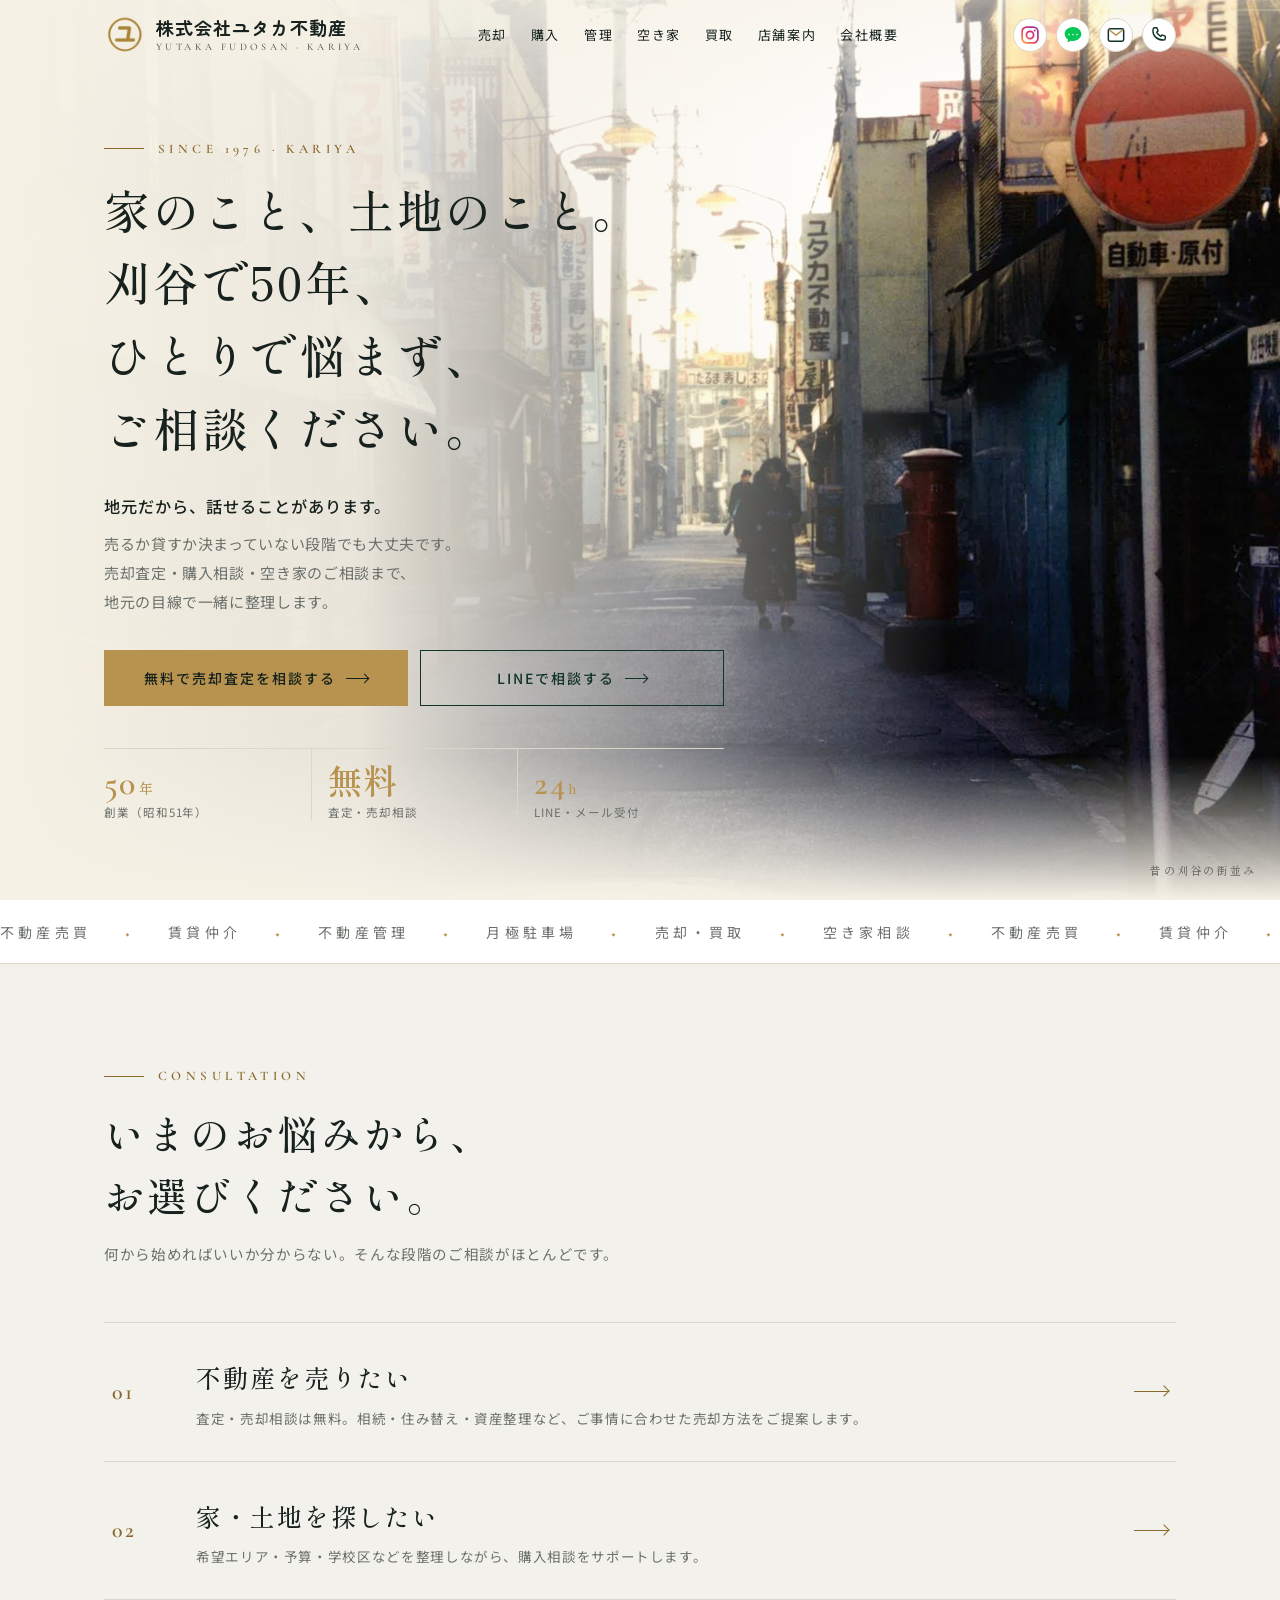
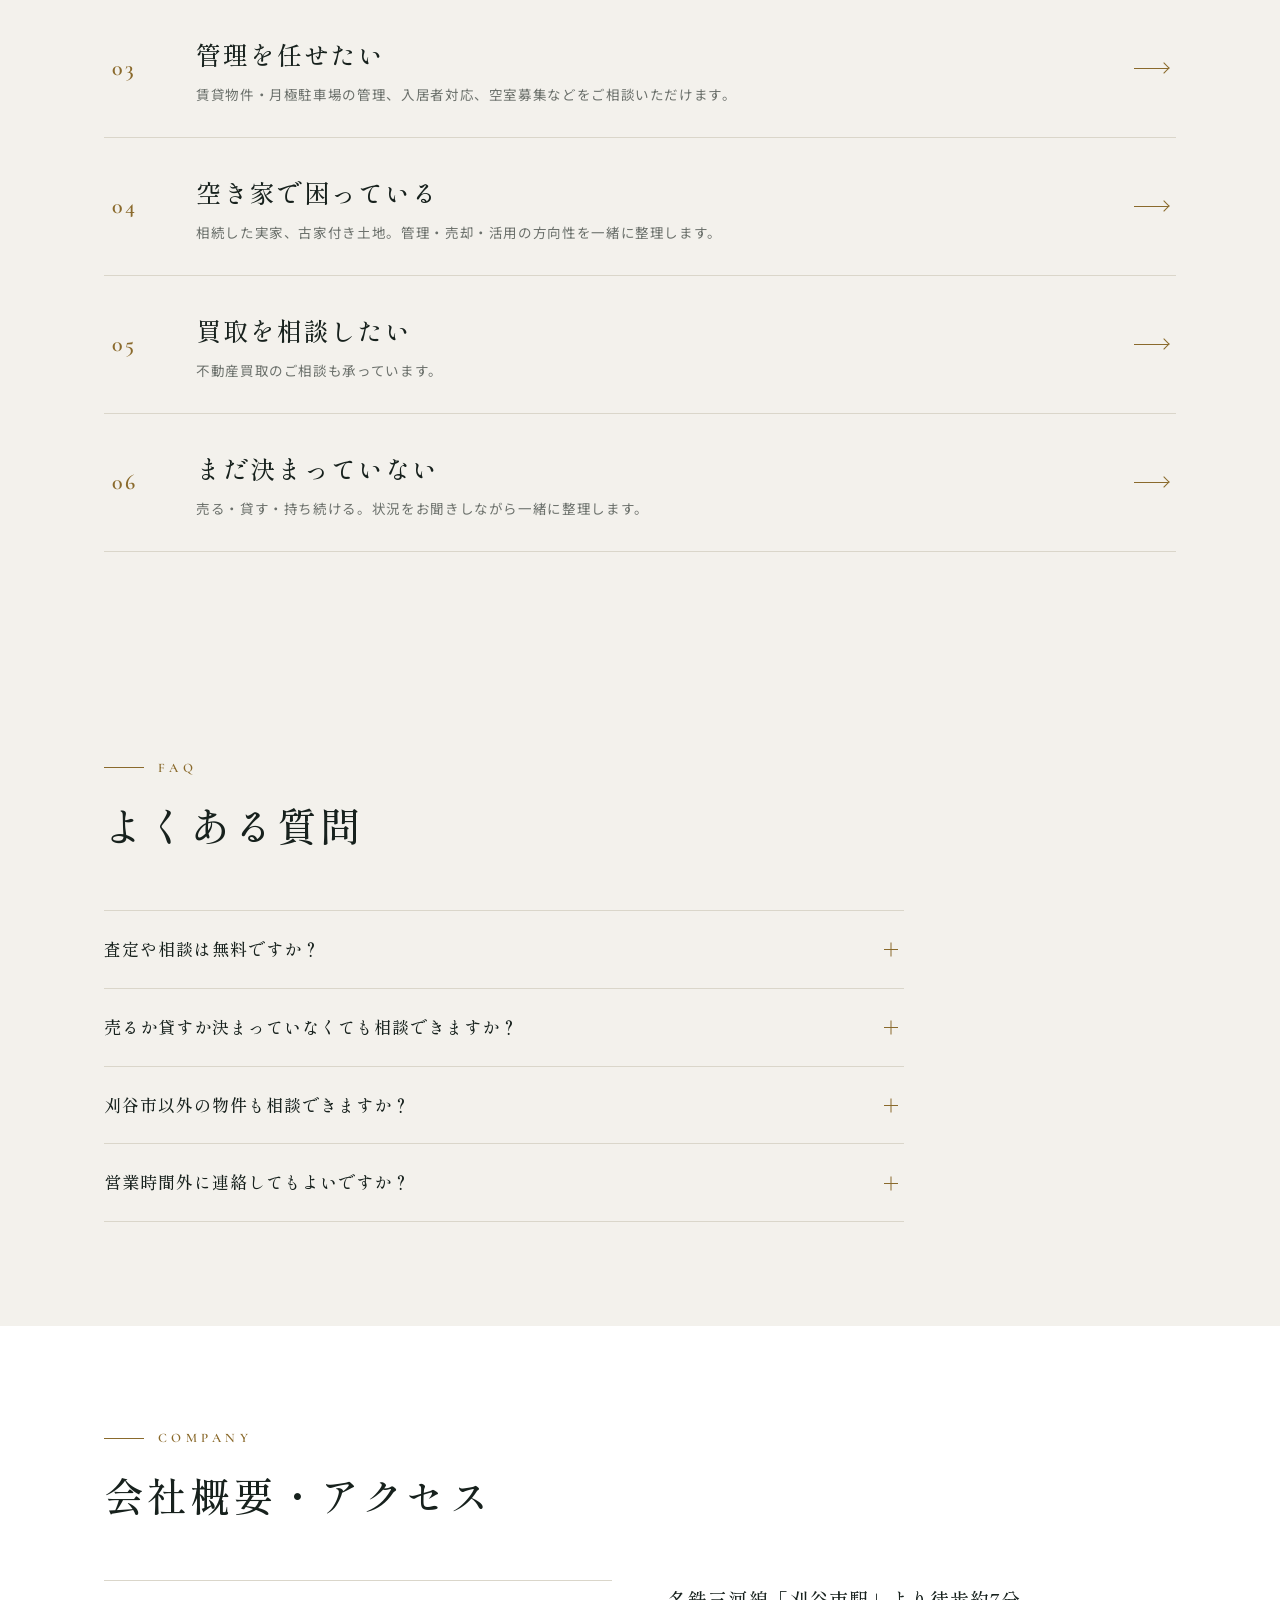
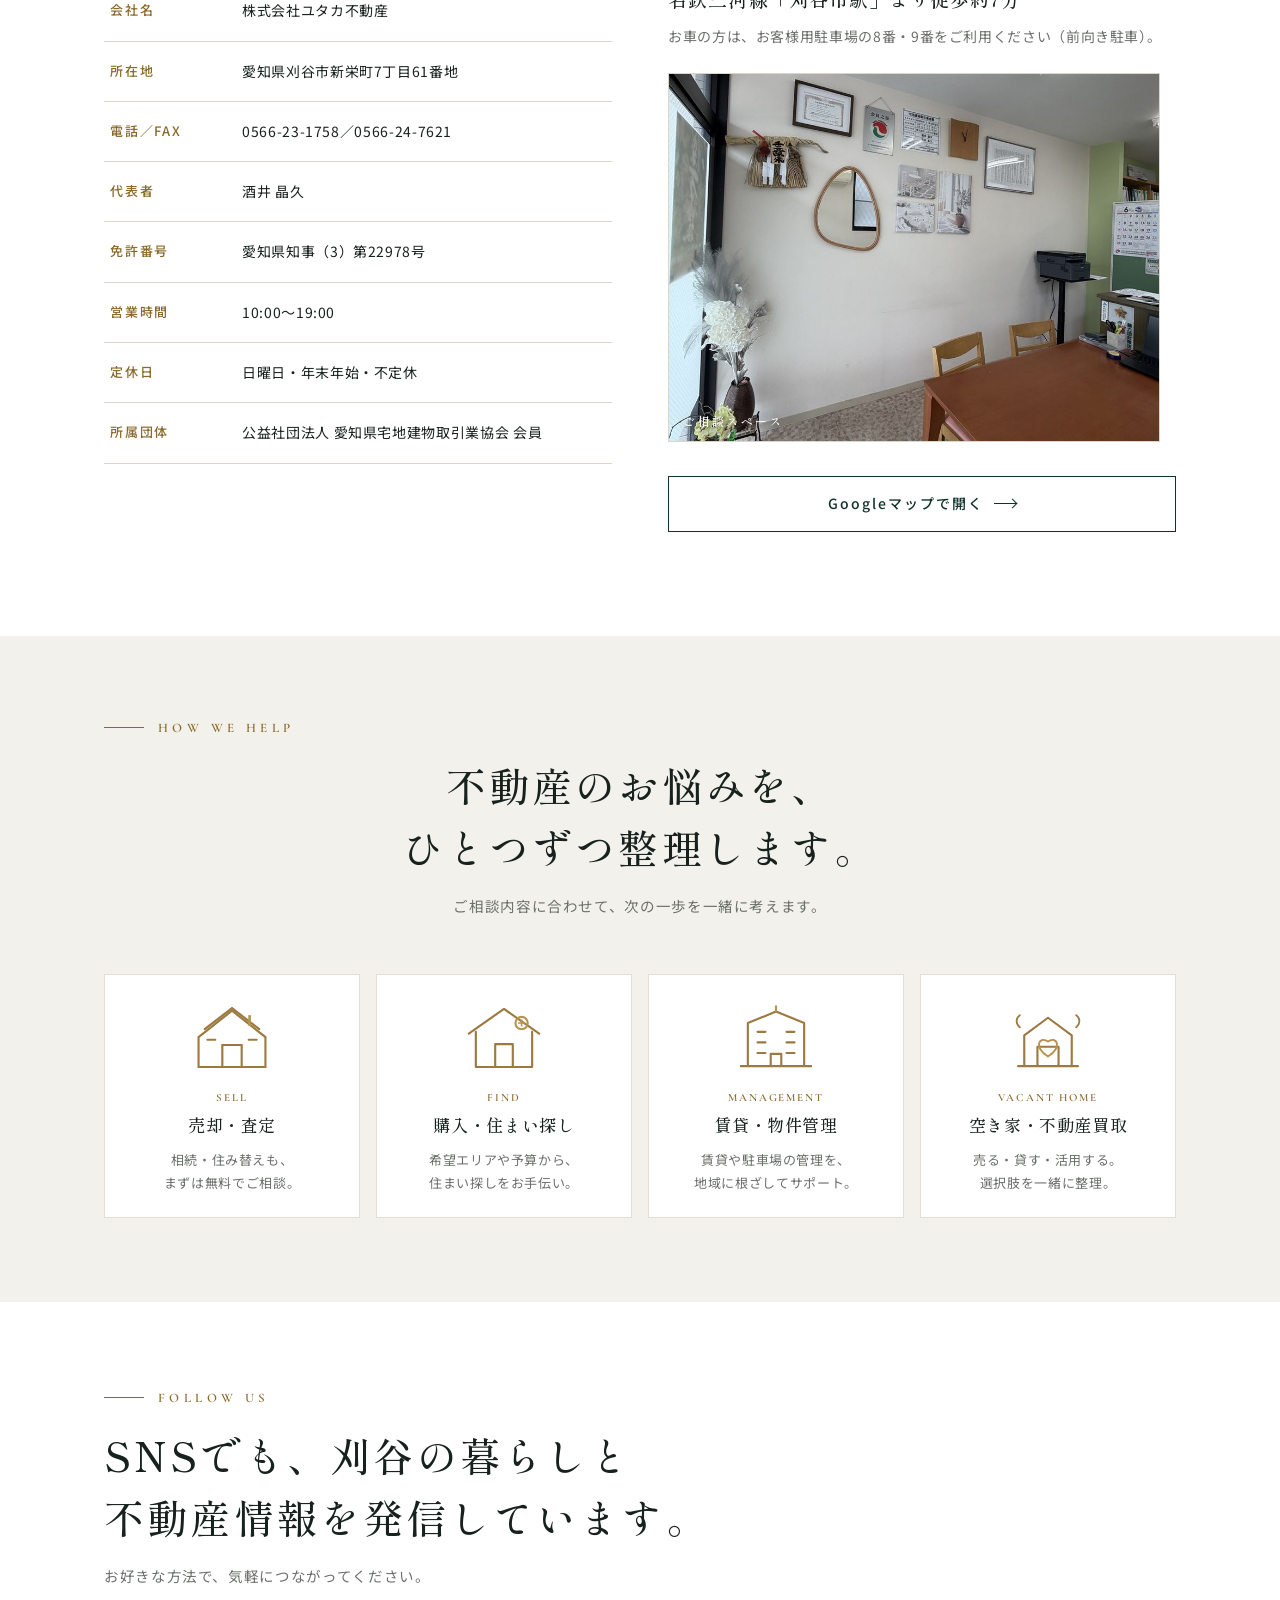
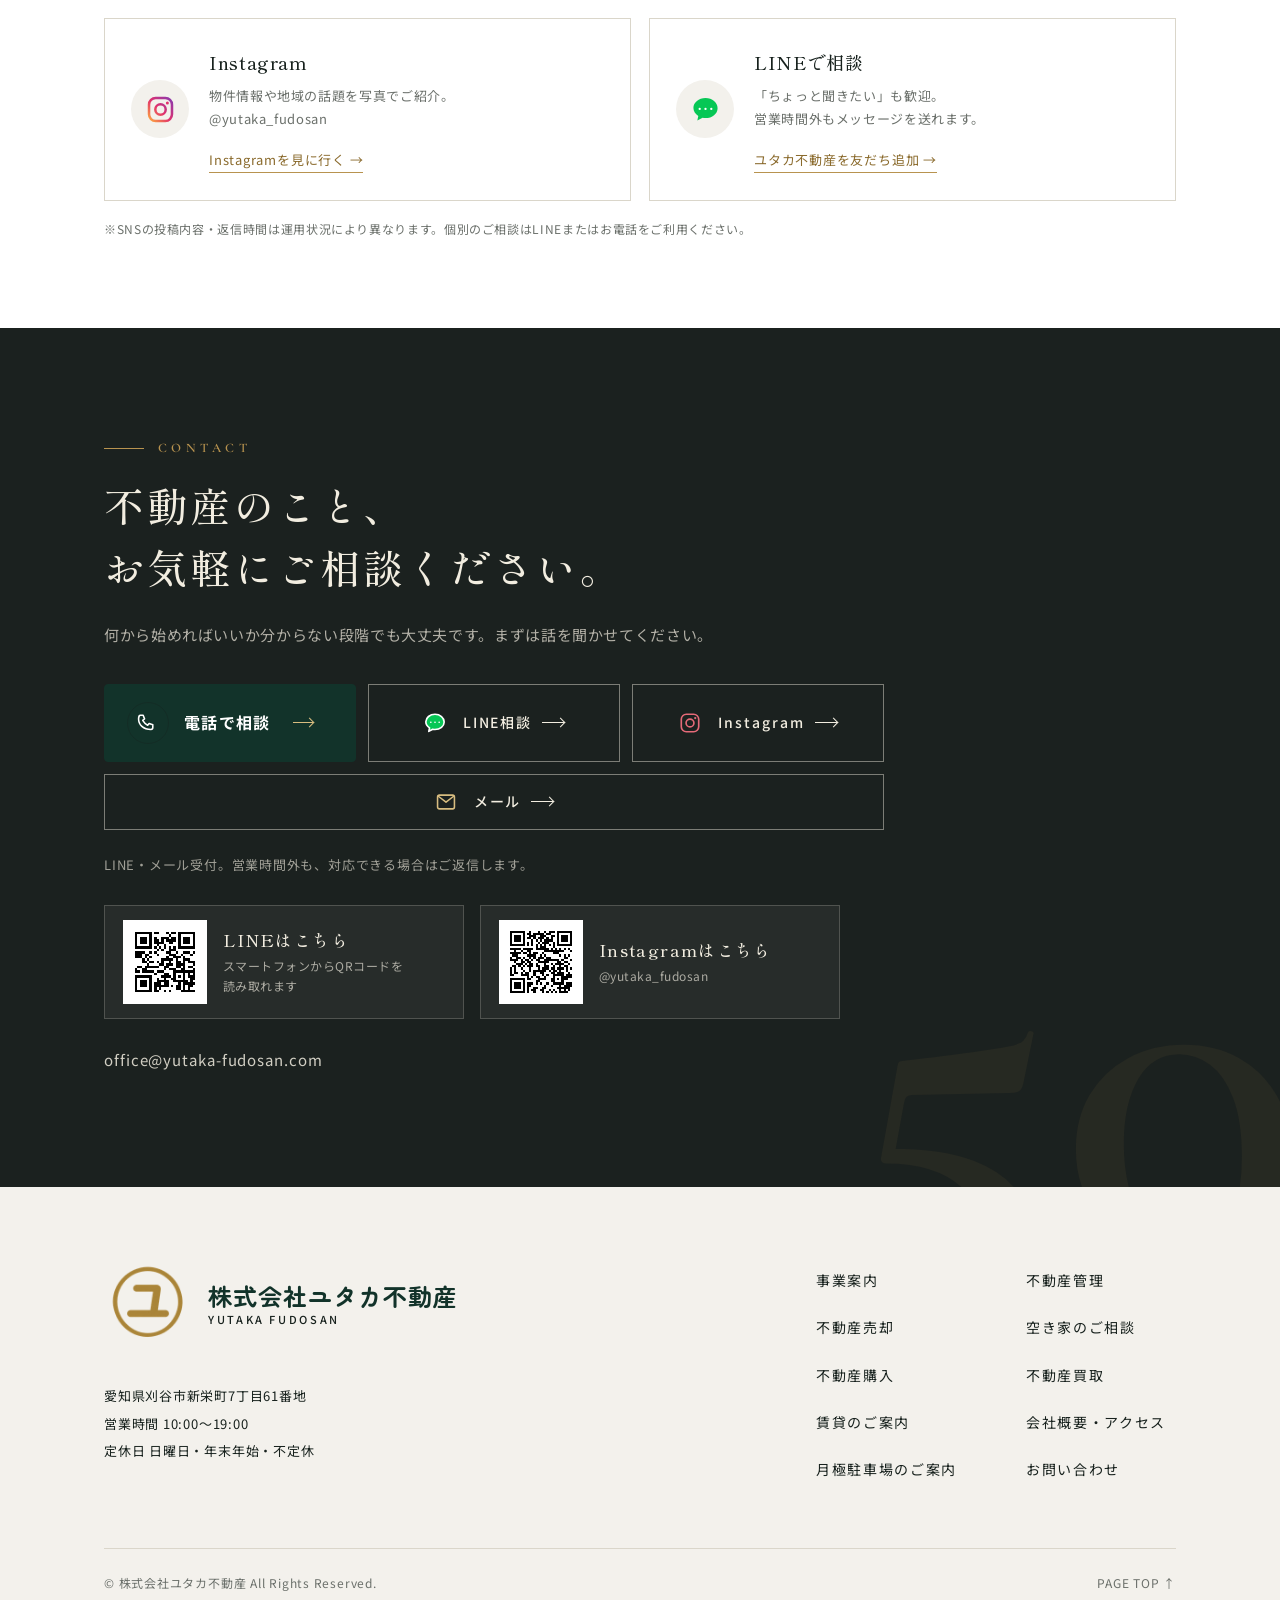
==== commit 0023fb66: "公式ホームページを背景透過ロゴ版に更新" ====
--- a/index.html
+++ b/index.html
@@ -5,8 +5,8 @@
 <meta charset="utf-8"/>
 <meta content="width=device-width, initial-scale=1, viewport-fit=cover" name="viewport"/>
 <title>刈谷市の不動産売買・管理・賃貸なら株式会社ユタカ不動産｜創業50年</title>
-<link href="[data-uri]" rel="icon" sizes="192x192" type="image/png"/>
-<link href="[data-uri]" rel="apple-touch-icon"/>
+<link href="[data-uri]" rel="icon" sizes="192x192" type="image/png"/>
+<link href="[data-uri]" rel="apple-touch-icon"/>
 <meta content="刈谷市で不動産売買・売却査定・管理・賃貸・月極駐車場のご相談なら株式会社ユタカ不動産。昭和51年創業、地域密着。電話・LINEで気軽に相談できます。" name="description"/>
 <link href="https://fonts.googleapis.com" rel="preconnect"/><link crossorigin="" href="https://fonts.gstatic.com" rel="preconnect"/>
 <link href="https://fonts.googleapis.com/css2?family=Cormorant+Garamond:wght@500;600&amp;family=Shippori+Mincho:wght@500;700&amp;family=Zen+Maru+Gothic:wght@500;700&amp;family=Noto+Sans+JP:wght@400;500;700&amp;display=swap" rel="stylesheet"/>
@@ -420,12 +420,22 @@
  #hero h1{line-height:1.55;letter-spacing:.035em}
  .hero.sb h1{line-height:1.5;letter-spacing:.035em}
 }
+
+/* use the actual company logo in the footer */
+footer .ft-brand .footer-brand-mark{display:block;width:88px;height:88px;flex:0 0 88px;object-fit:contain;border-radius:50%;background:#fff}
+@media(max-width:600px){footer .ft-brand .footer-brand-mark{width:76px;height:76px;flex-basis:76px}}
+
+/* remove the placeholder mark border; the official logo already contains its ring */
+footer .ft-brand img.footer-brand-mark{border:0!important;border-radius:0!important;background:transparent!important;box-shadow:none!important}
+
+/* transparent company logo asset; no white disc behind the mark */
+header img.brand-mark,footer img.footer-brand-mark{background:transparent!important;border:0!important;border-radius:0!important;box-shadow:none!important;object-fit:contain}
 </style>
 </head>
 <body>
 <div id="pg"></div>
 <header id="hd"><div class="w">
-<a class="logo sf brand-lockup" href="#home"><img alt="ユタカ不動産ロゴ" class="brand-mark" src="[data-uri]"/><span class="brand-name">株式会社ユタカ不動産<small>YUTAKA FUDOSAN · KARIYA</small></span></a>
+<a class="logo sf brand-lockup" href="#home"><img alt="ユタカ不動産ロゴ" class="brand-mark" src="[data-uri]" style="background:transparent"/><span class="brand-name">株式会社ユタカ不動産<small>YUTAKA FUDOSAN · KARIYA</small></span></a>
 <nav aria-label="メインメニュー" id="site-nav"><a href="#sell">売却</a><a href="#buy">購入</a><a href="#manage">管理</a><a href="#vacant">空き家</a><a href="#buyout">買取</a><a href="#shop">店舗案内</a><a href="#access">会社概要</a></nav><div class="header-actions"><button aria-controls="site-nav" aria-expanded="false" aria-label="メニューを開く" class="mobile-menu-btn" type="button"><svg aria-hidden="true" viewbox="0 0 24 24"><path d="M4 7h16M4 12h16M4 17h16"></path></svg><span>メニュー</span></button><a aria-label="Instagramを開く" class="head-social ig-head" href="https://www.instagram.com/yutaka_fudosan/" rel="noopener" target="_blank" title="Instagram"><svg aria-hidden="true" viewbox="0 0 24 24"><defs><lineargradient gradientunits="userSpaceOnUse" id="head-ig-grad" x1="2" x2="22" y1="22" y2="2"><stop stop-color="#FFB13D"></stop><stop offset=".48" stop-color="#E1306C"></stop><stop offset="1" stop-color="#833AB4"></stop></lineargradient></defs><rect fill="none" height="19" rx="5.5" stroke="url(#head-ig-grad)" stroke-width="2.1" width="19" x="2.5" y="2.5"></rect><circle cx="12" cy="12" fill="none" r="4.3" stroke="url(#head-ig-grad)" stroke-width="2.1"></circle><circle cx="17.7" cy="6.6" fill="#E1306C" r="1.25"></circle></svg></a><a aria-label="LINEで相談" class="head-social line-head" href="https://lin.ee/W2HbWIG" rel="noopener" target="_blank" title="LINE"><svg aria-hidden="true" viewbox="0 0 24 24"><path d="M12 2.5c-5.55 0-10 3.68-10 8.25 0 2.67 1.58 5.04 4.03 6.55l-.78 3.8 4.34-2.22c.77.16 1.58.25 2.41.25 5.55 0 10-3.68 10-8.25S17.55 2.5 12 2.5Z" fill="#06C755"></path><path d="M7.2 10.55a.95.95 0 1 1 0 1.9.95.95 0 0 1 0-1.9m4.8 0a.95.95 0 1 1 0 1.9.95.95 0 0 1 0-1.9m4.8 0a.95.95 0 1 1 0 1.9.95.95 0 0 1 0-1.9" fill="#fff"></path></svg></a><a aria-label="メールで問い合わせ" class="head-social head-email" href="mailto:office@yutaka-fudosan.com" title="メール"><svg aria-hidden="true" viewbox="0 0 24 24"><rect fill="none" height="15" rx="2" stroke="#12332a" stroke-width="1.8" width="18.4" x="2.8" y="4.5"></rect><path d="m4 6 8 6.2L20 6" fill="none" stroke="#b8934f" stroke-linecap="round" stroke-linejoin="round" stroke-width="1.8"></path></svg></a><a aria-label="電話で相談" class="tel header-phone head-social phone-head" href="tel:0566231758" title="電話で相談"><svg aria-hidden="true" viewbox="0 0 24 24"><path d="M7 3.5h3l1.5 4-2 1.6a15 15 0 0 0 5.4 5.4l1.6-2 4 1.5v3c0 1.1-.9 2-2 2C10.1 19 5 13.9 5 7.5c0-2.2.9-4 2-4Z"></path></svg></a></div>
 </div></header>
 <main id="top">
@@ -529,7 +539,7 @@
 </main>
 <footer class="ft"><div class="w">
 <div class="ft-top">
-<div class="ft-brand"><a class="brand" href="#home"><span class="mark">ユ</span><span class="nm"><b>株式会社ユタカ不動産</b><small>YUTAKA FUDOSAN</small></span></a>
+<div class="ft-brand"><a class="brand" href="#home"><img alt="株式会社ユタカ不動産 ロゴ" class="mark footer-brand-mark" src="[data-uri]" style="background:transparent"/><span class="nm"><b>株式会社ユタカ不動産</b><small>YUTAKA FUDOSAN</small></span></a>
 <p>愛知県刈谷市新栄町7丁目61番地<br/>営業時間 10:00〜19:00<br/>定休日 日曜日・年末年始・不定休</p></div>
 <nav aria-label="フッターメニュー" class="ft-nav"><a href="#home">事業案内</a><a href="#manage">不動産管理</a><a href="#sell">不動産売却</a><a href="#vacant">空き家のご相談</a><a href="#buy">不動産購入</a><a href="#buyout">不動産買取</a><a href="#manage">賃貸のご案内</a><a href="#shop">会社概要・アクセス</a><a href="#manage">月極駐車場のご案内</a><a href="#contact">お問い合わせ</a></nav>
 </div>
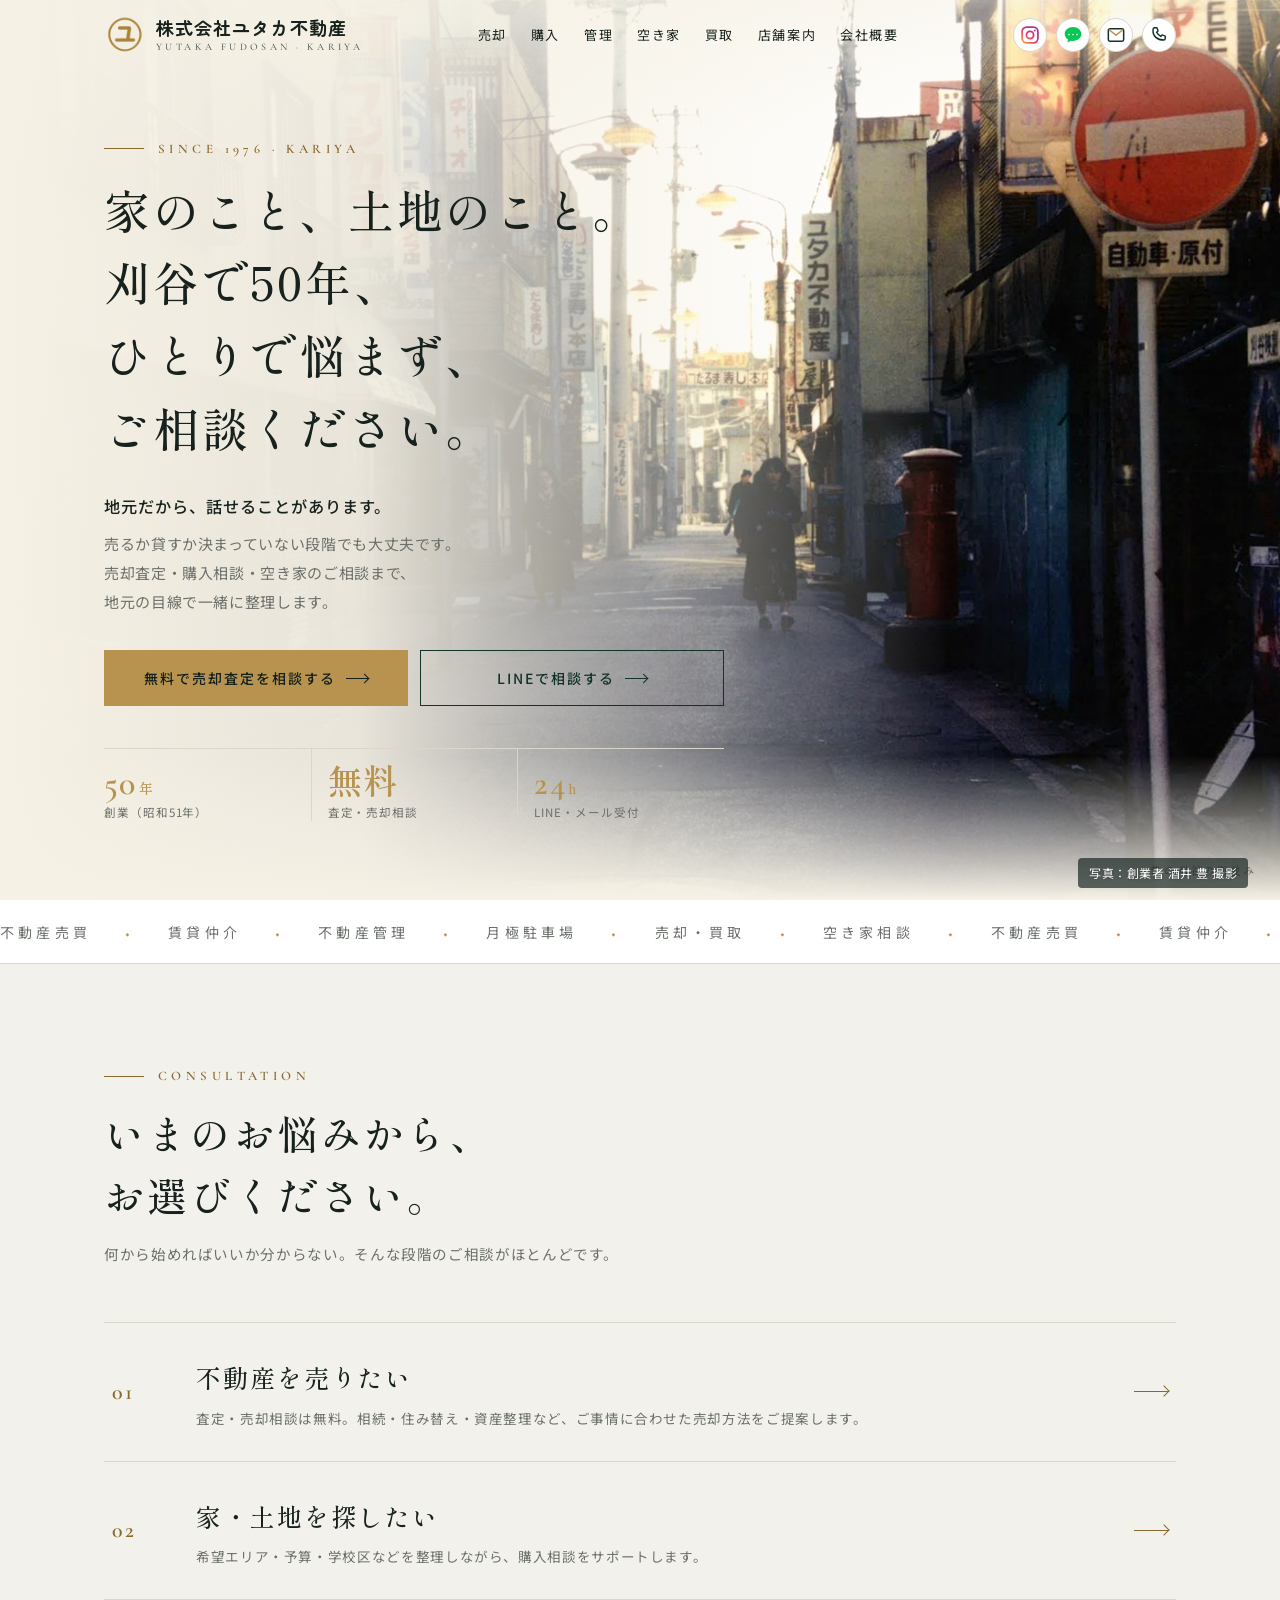
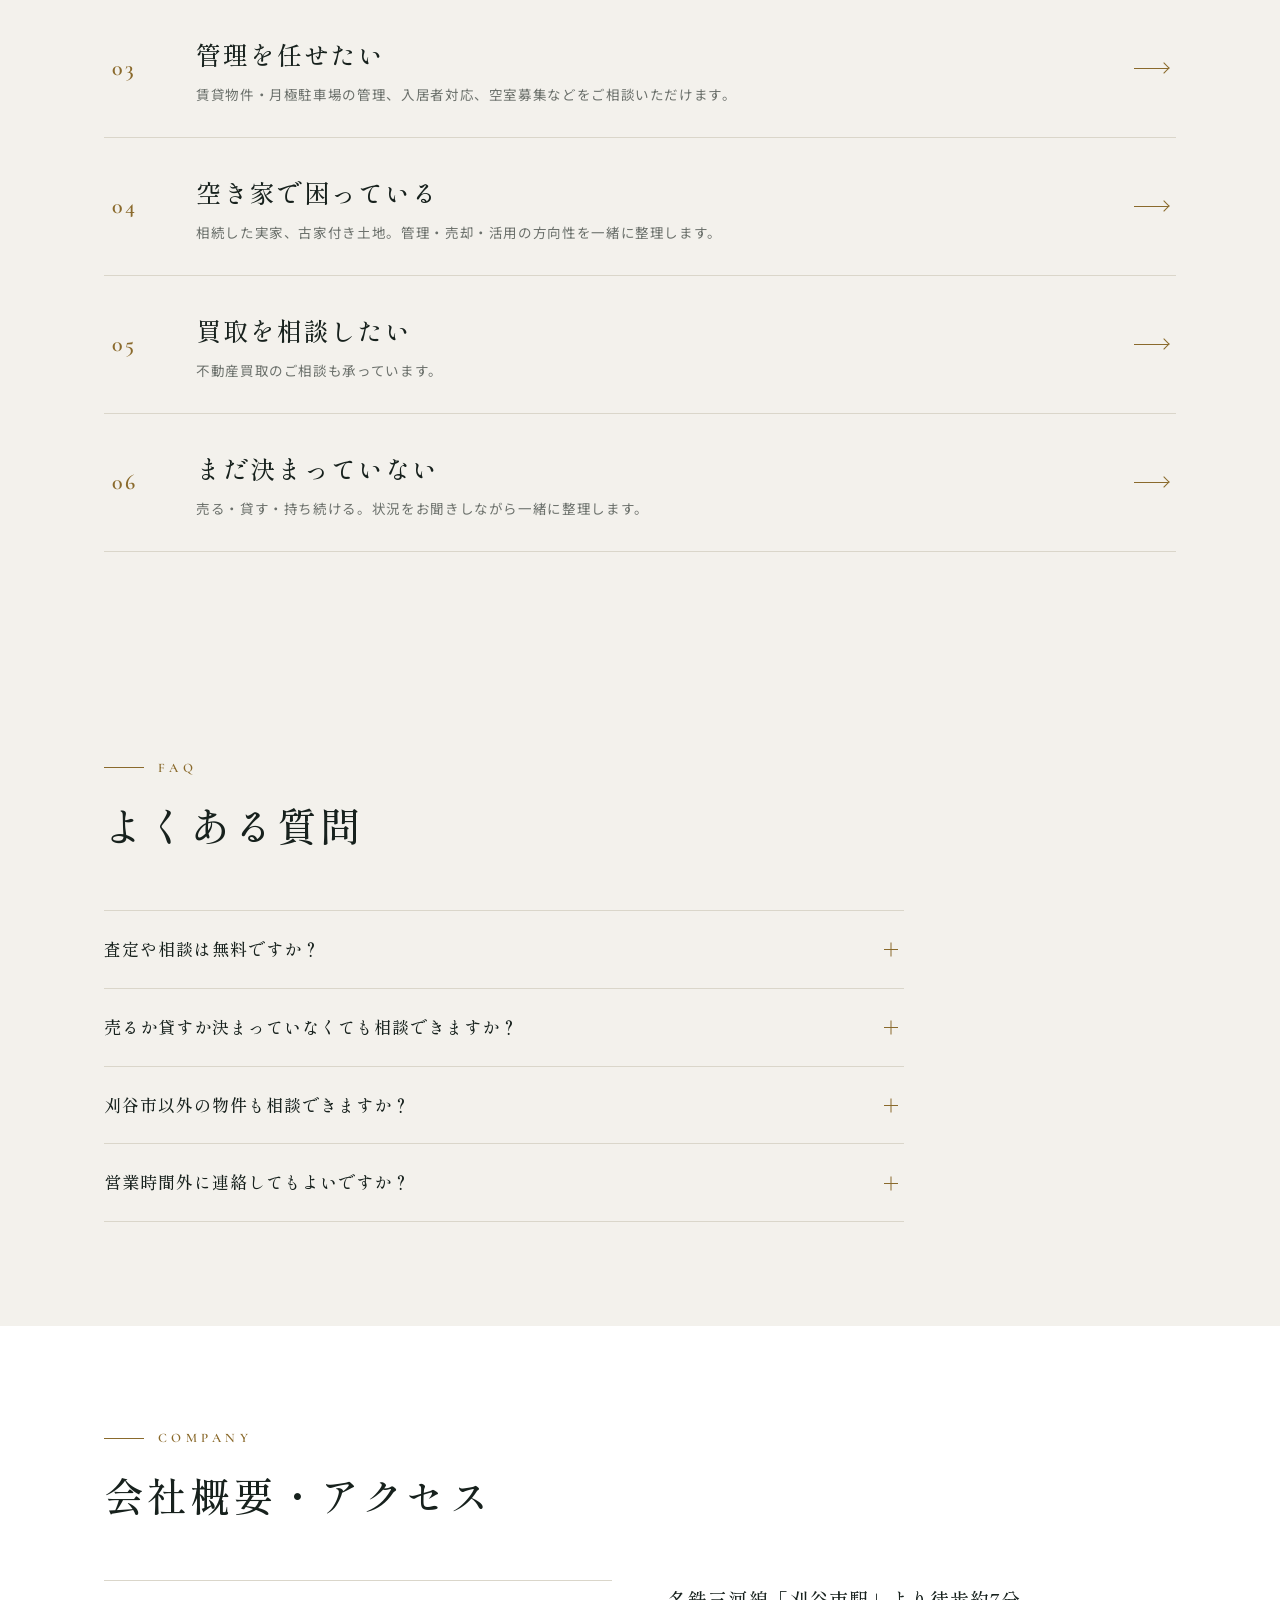
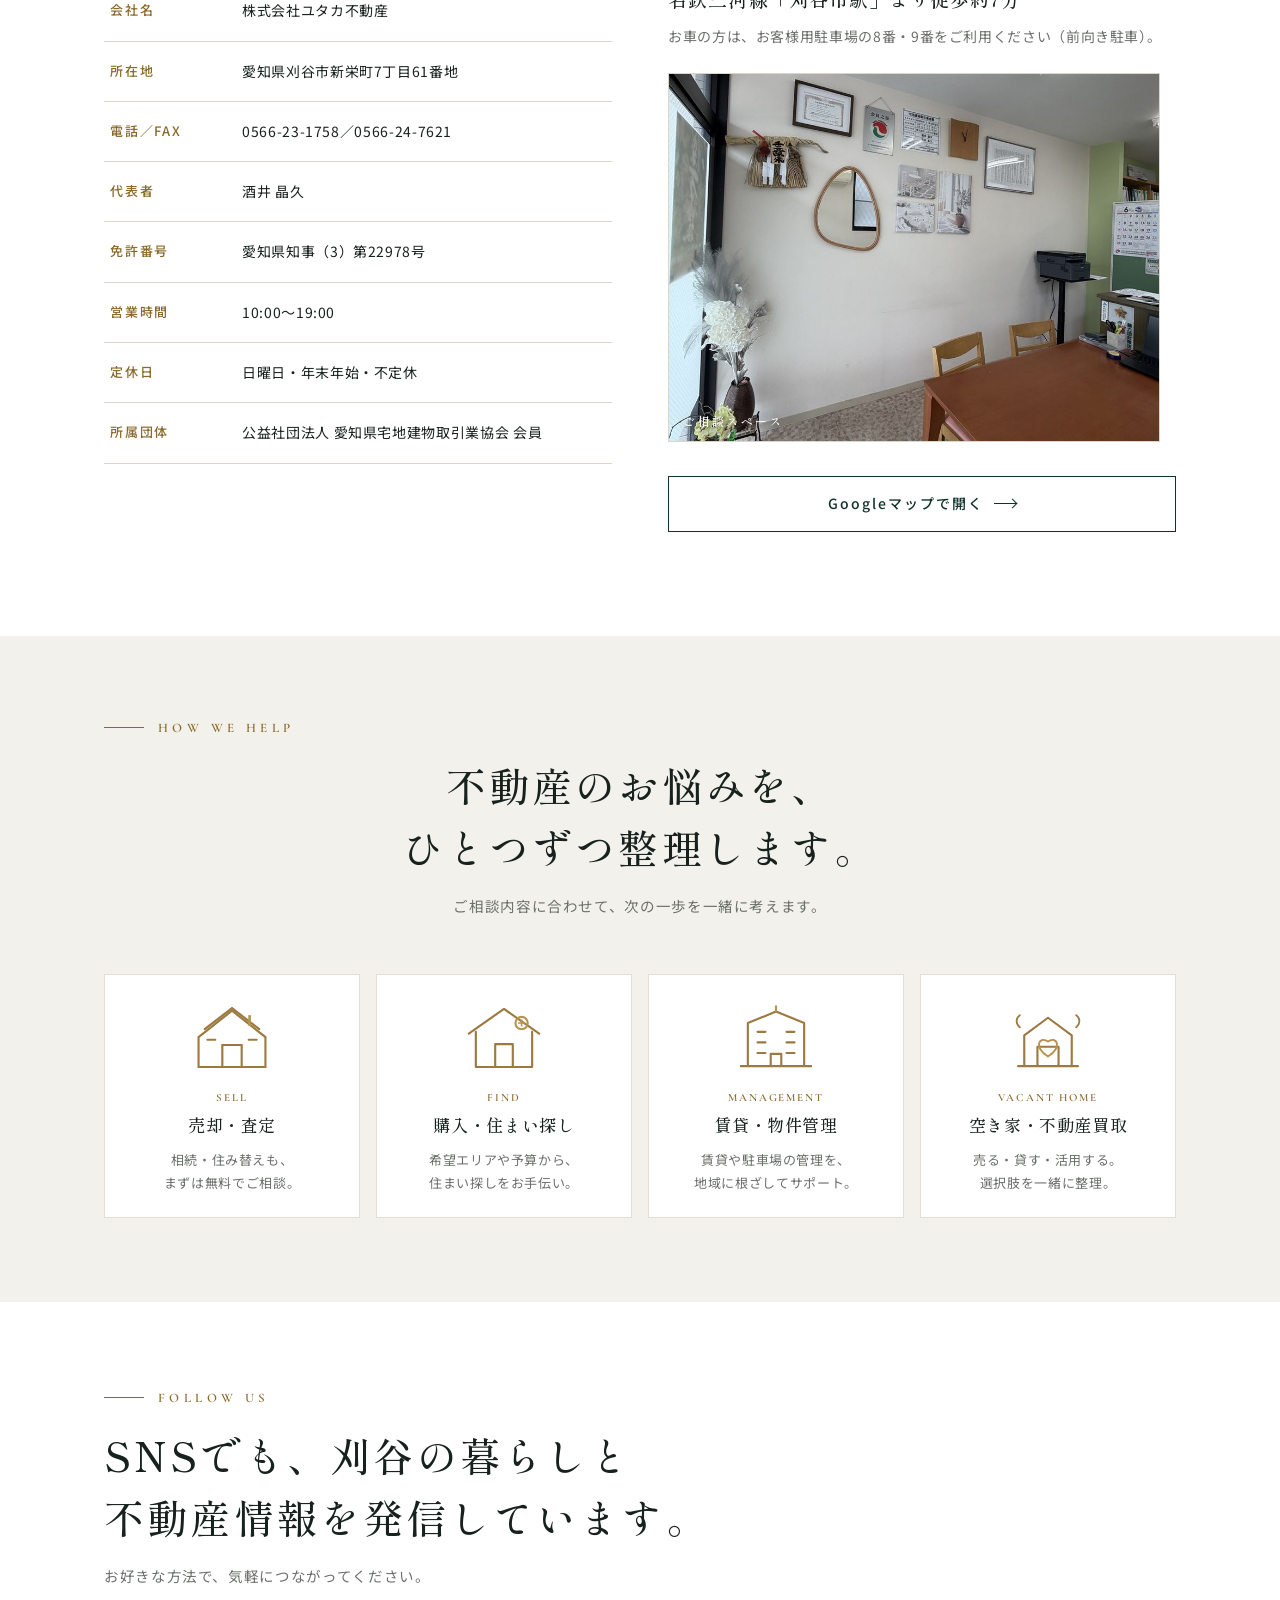
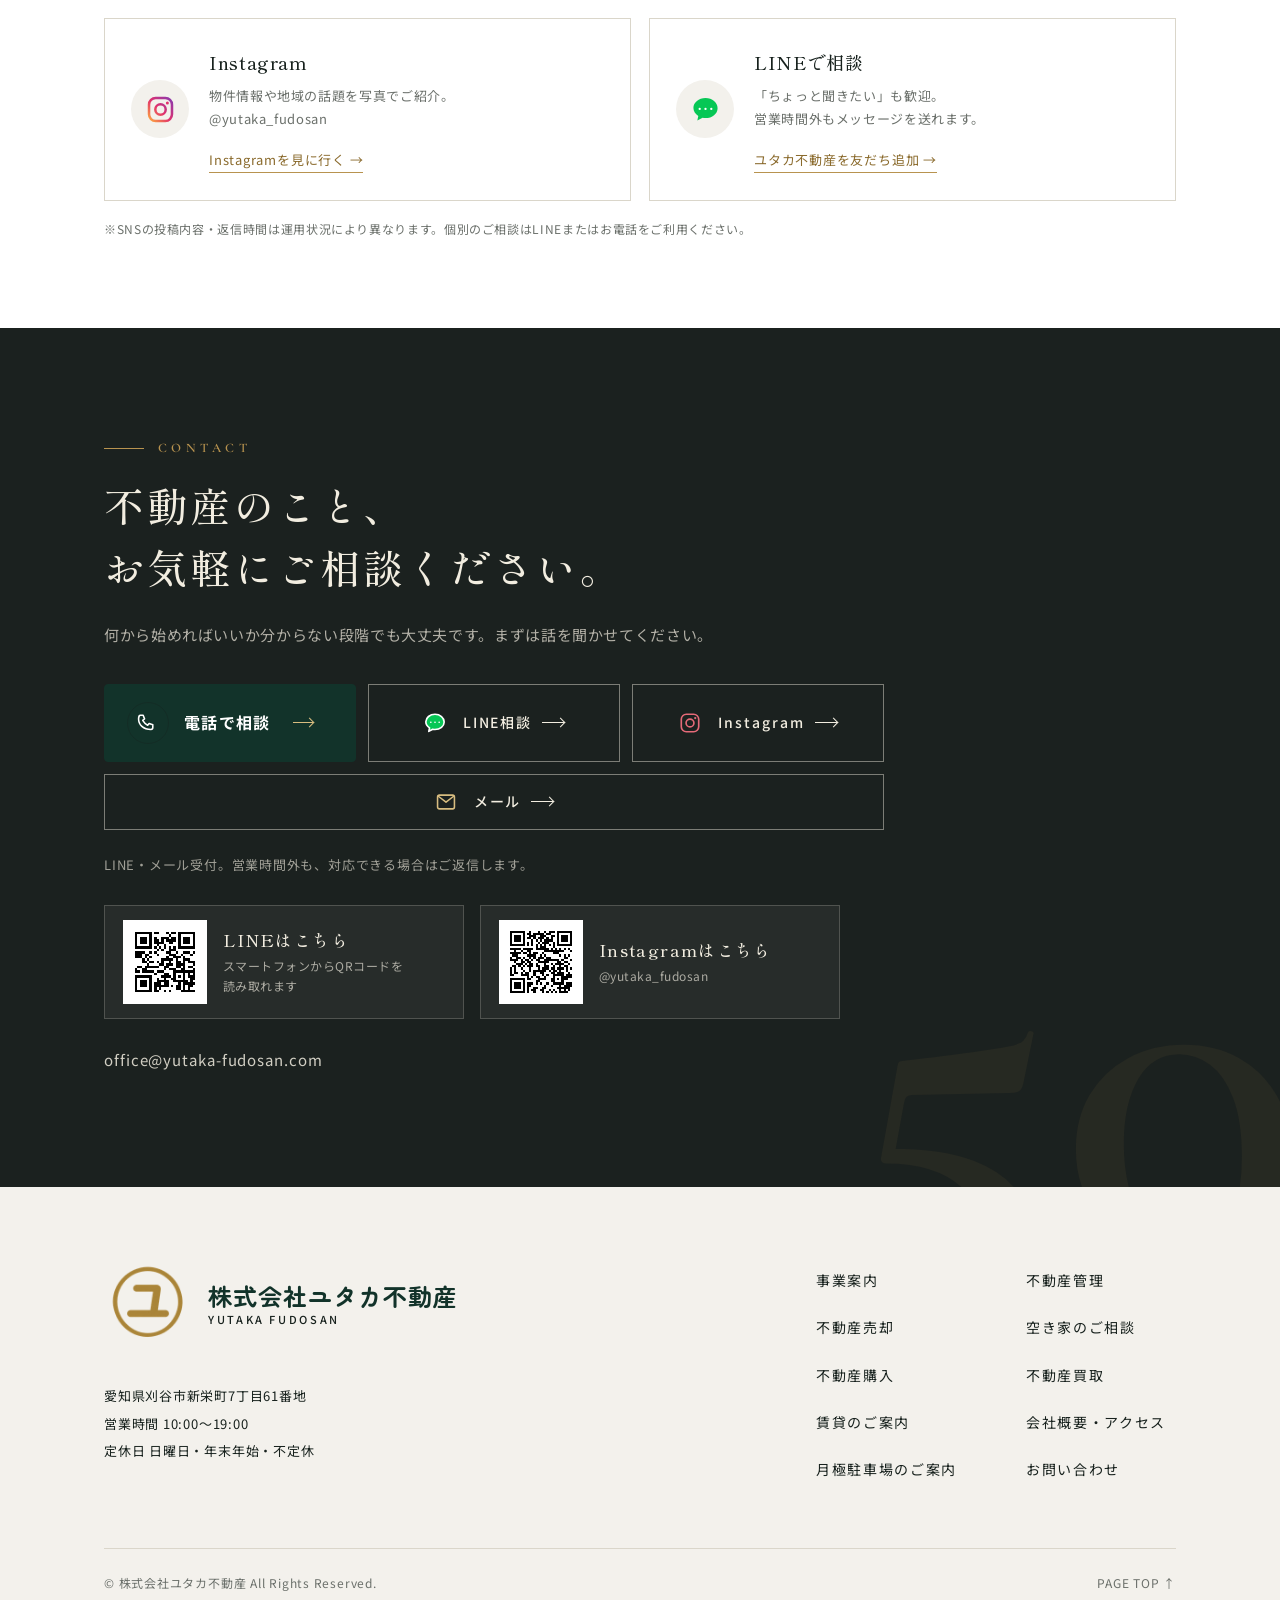
==== commit bc3823e7: "トップ写真に創業者の撮影クレジットを追加" ====
--- a/index.html
+++ b/index.html
@@ -431,7 +431,9 @@
 /* transparent company logo asset; no white disc behind the mark */
 header img.brand-mark,footer img.footer-brand-mark{background:transparent!important;border:0!important;border-radius:0!important;box-shadow:none!important;object-fit:contain}
 </style>
-</head>
+<style>
+.photo-credit{position:absolute;z-index:3;right:clamp(12px,3vw,32px);bottom:12px;margin:0;padding:6px 11px;border-radius:4px;background:rgba(20,34,31,.68);color:#fff;font-size:12px;letter-spacing:.04em;line-height:1.5;text-shadow:0 1px 2px rgba(0,0,0,.25)}
+</style></head>
 <body>
 <div id="pg"></div>
 <header id="hd"><div class="w">
@@ -440,7 +442,7 @@
 </div></header>
 <main id="top">
 <div class="view on" id="v-home">
-<div class="hero" id="hero"><div class="bg" id="bg"><div class="bgi" id="bgi"><img alt="昔の刈谷の街並み。通りにユタカ不動産の縦看板が見える" height="994" src="[data-uri]" width="1400"/></div><div class="shade"></div><span class="cap">昔の刈谷の街並み</span></div><div class="w">
+<div class="hero" id="hero"><div class="bg" id="bg"><div class="bgi" id="bgi"><img alt="創業者の酒井豊が撮影した昔の刈谷の街並み。通りにユタカ不動産の縦看板が見える" height="994" src="[data-uri]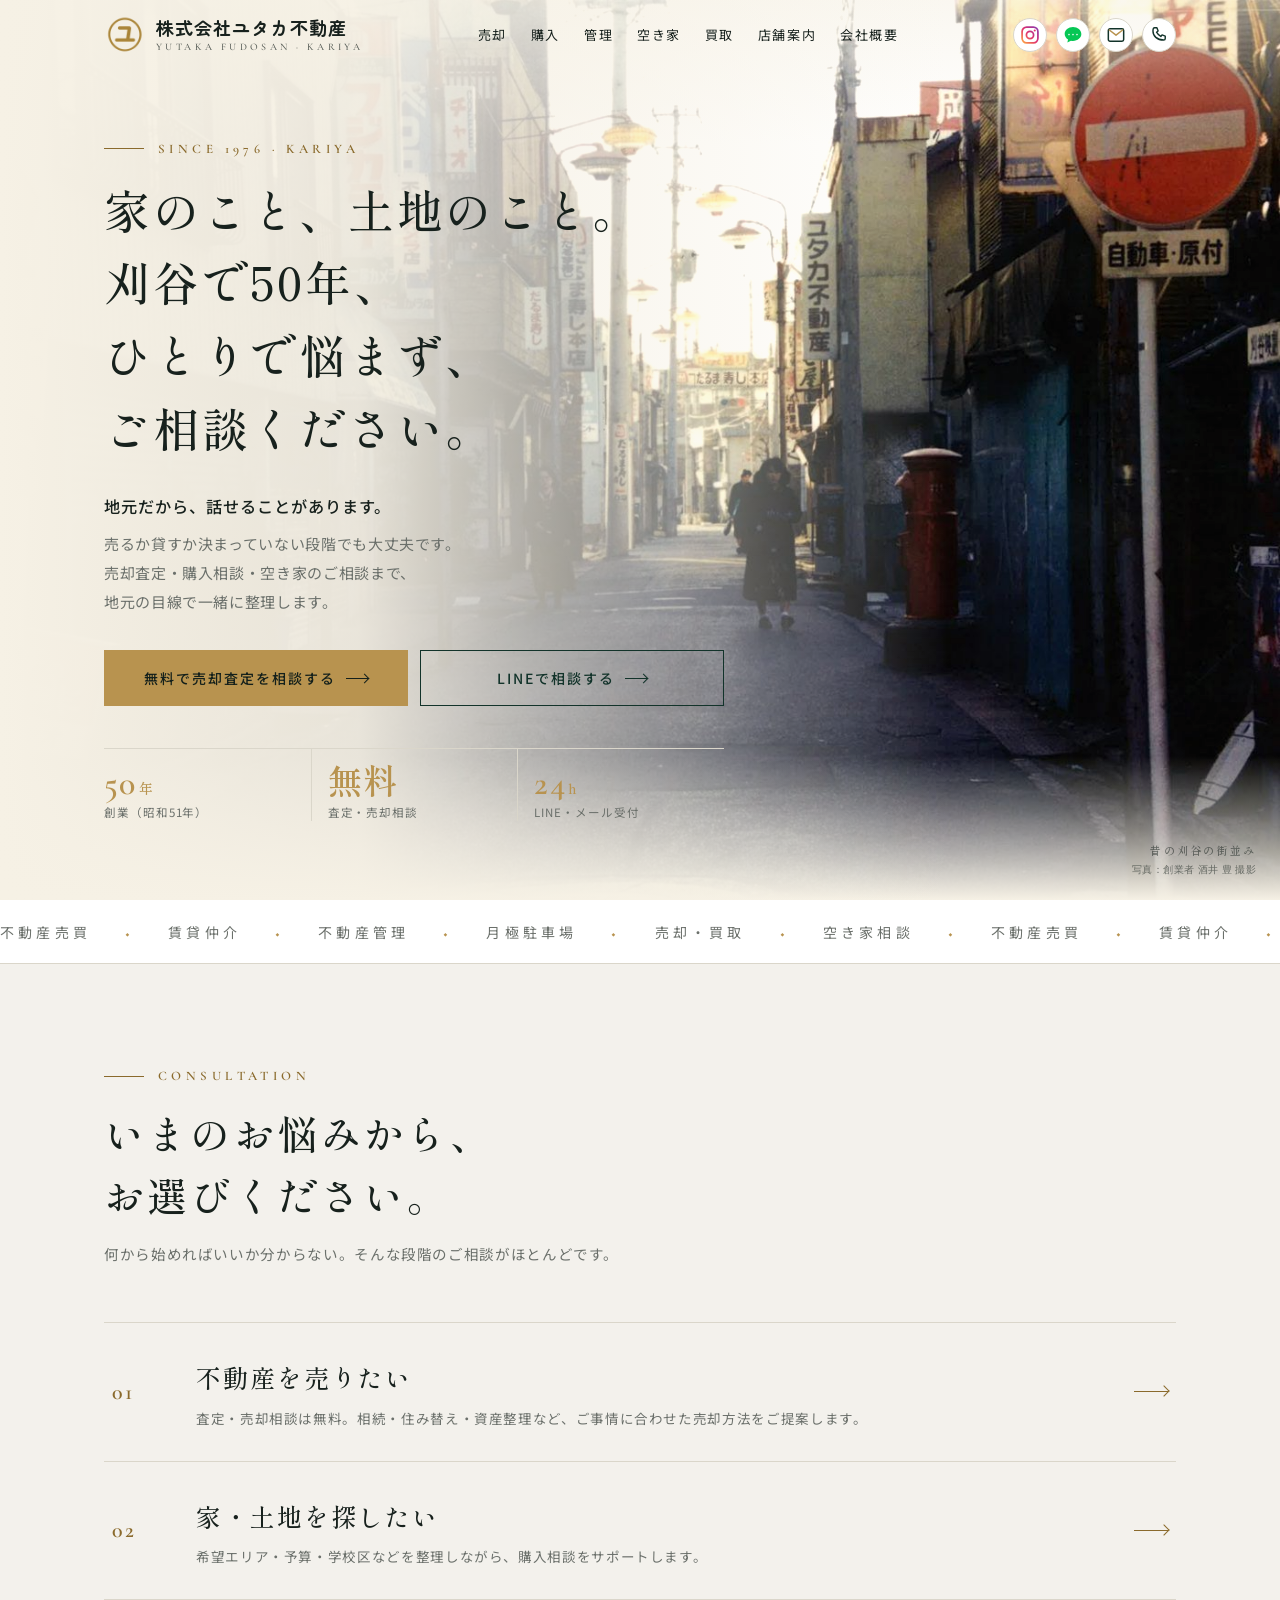
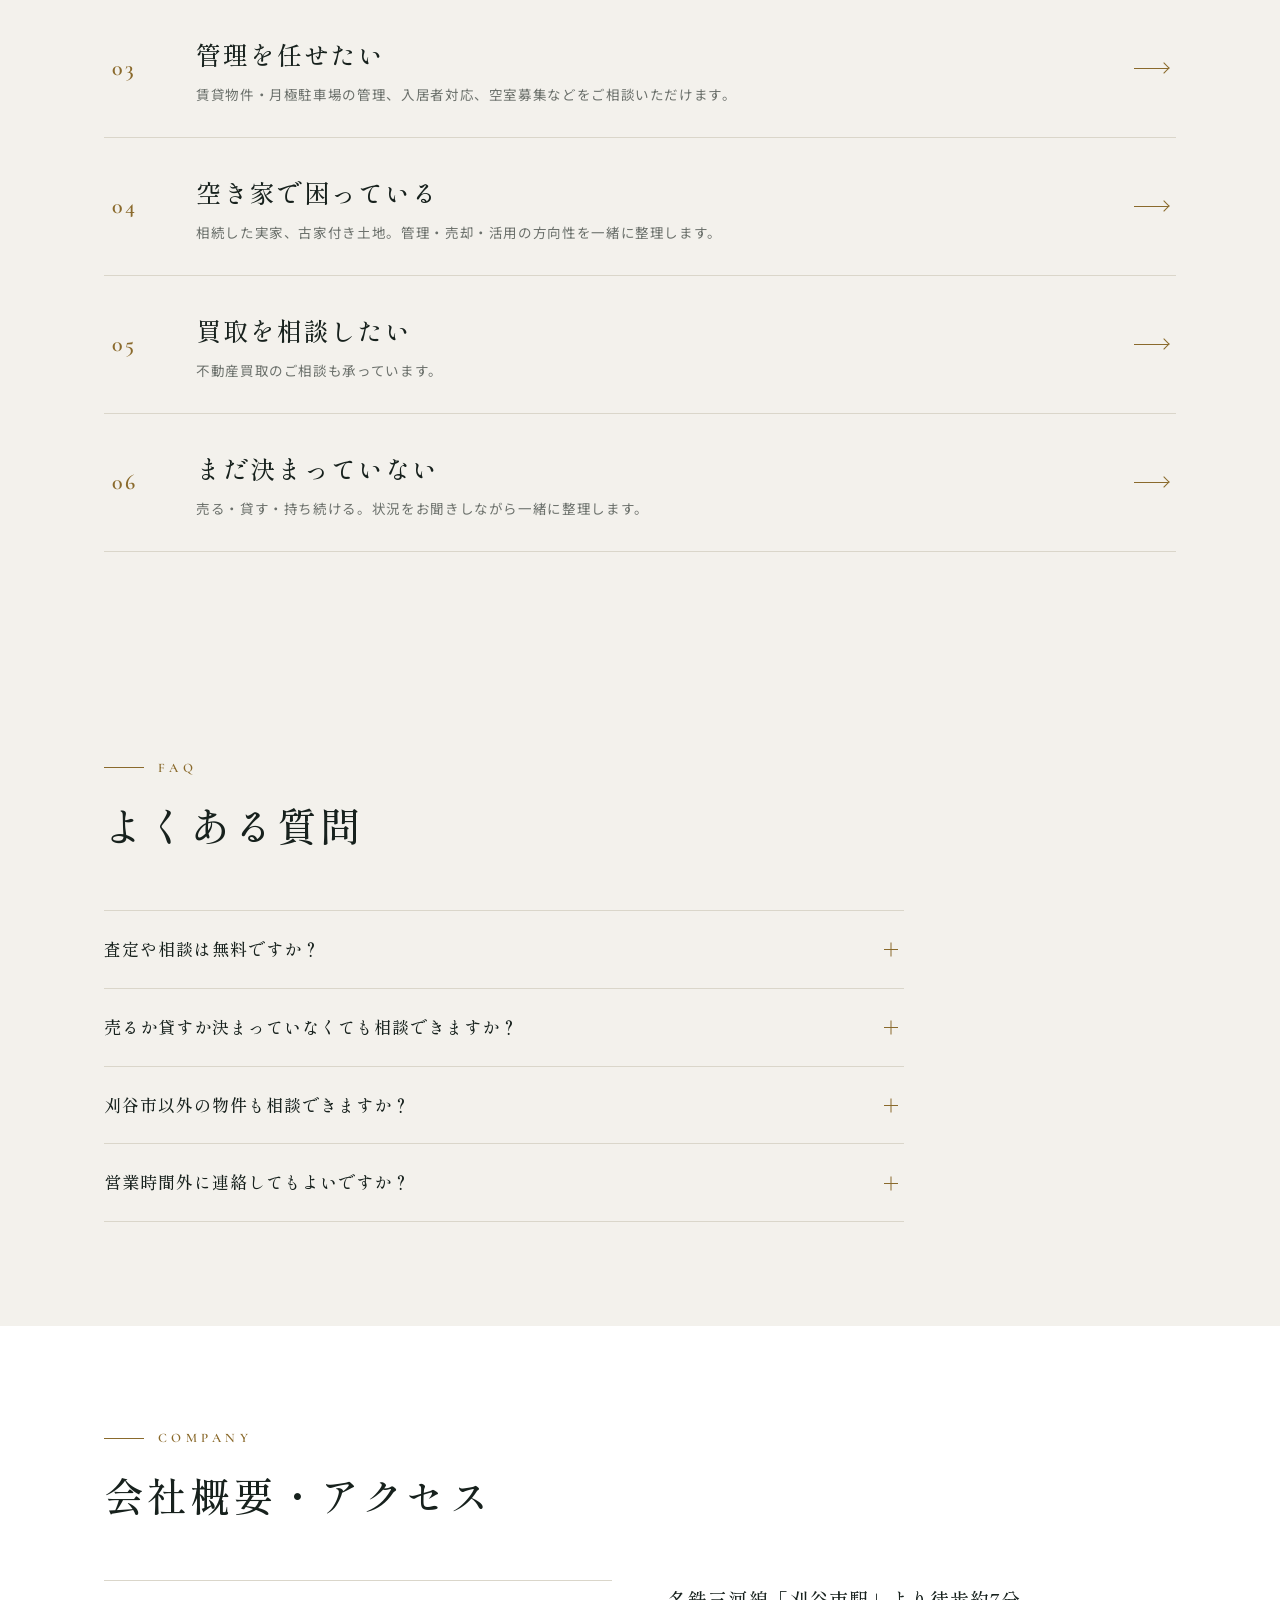
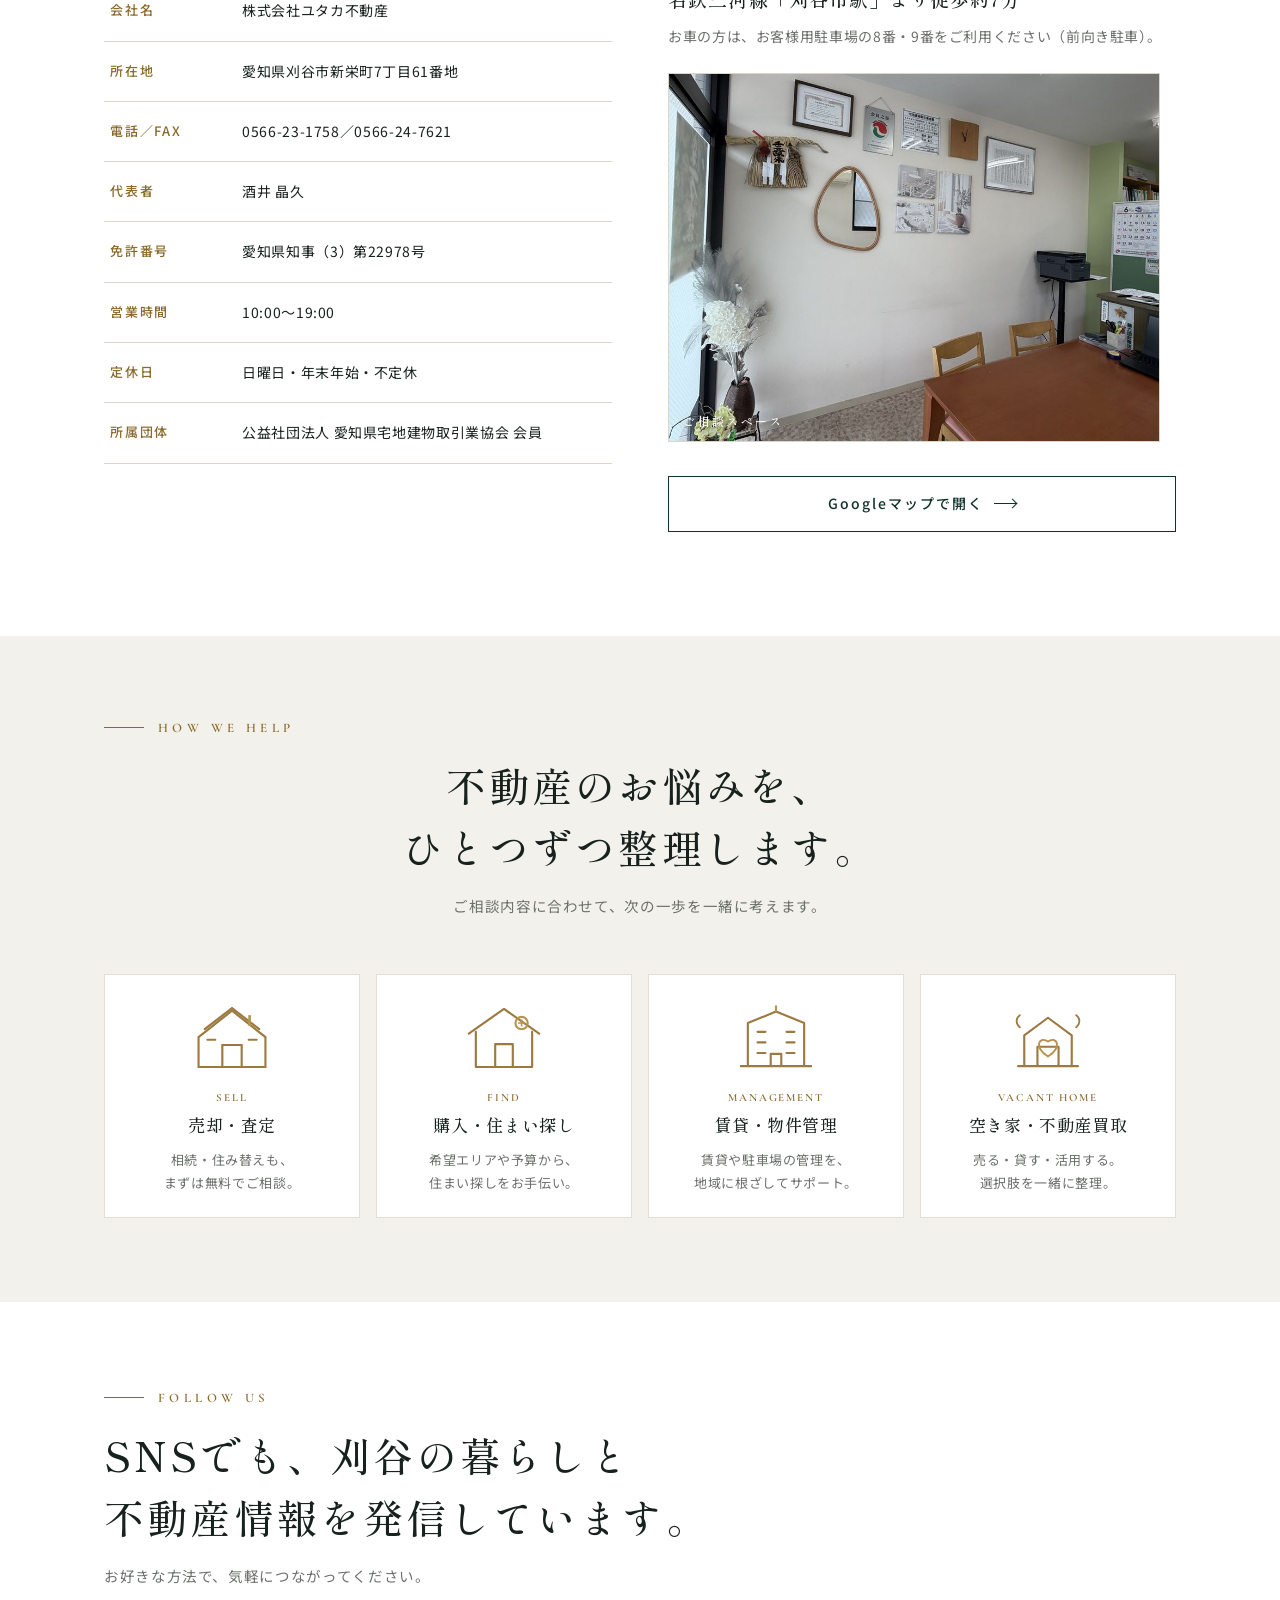
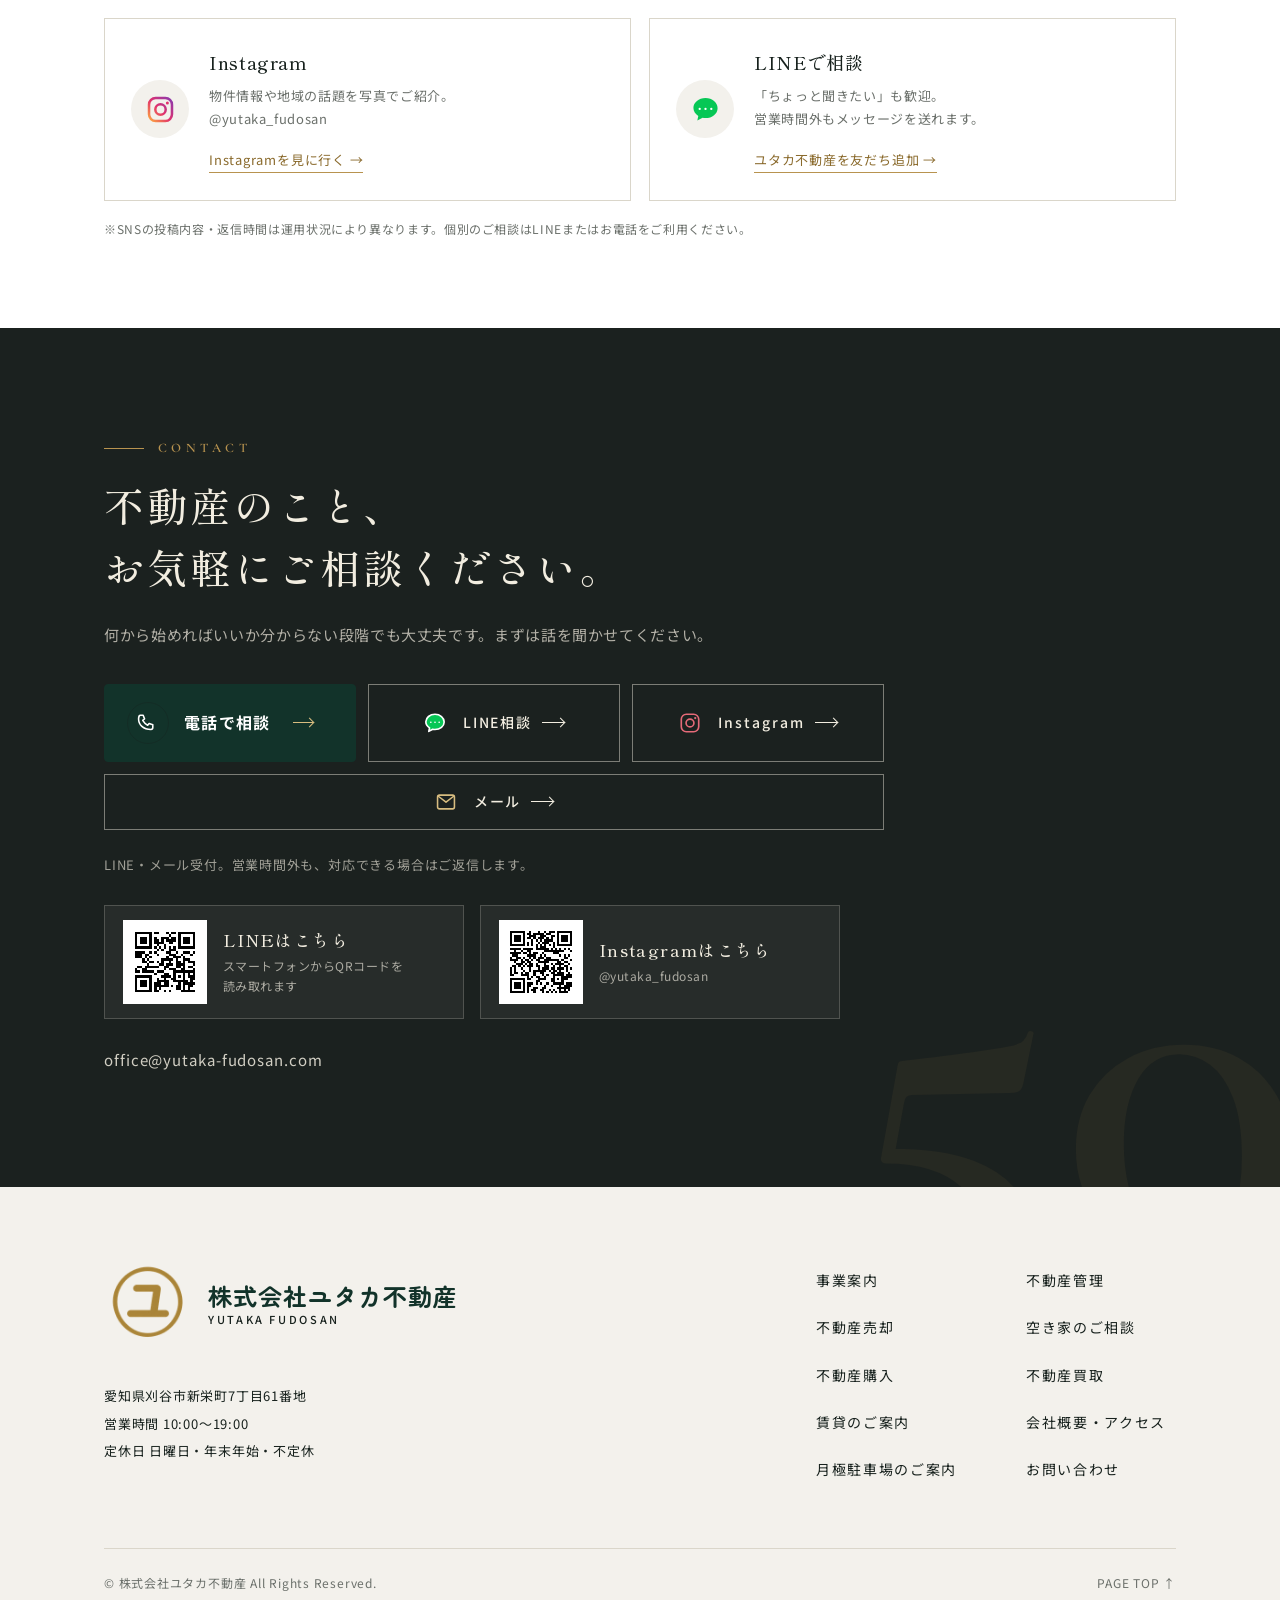
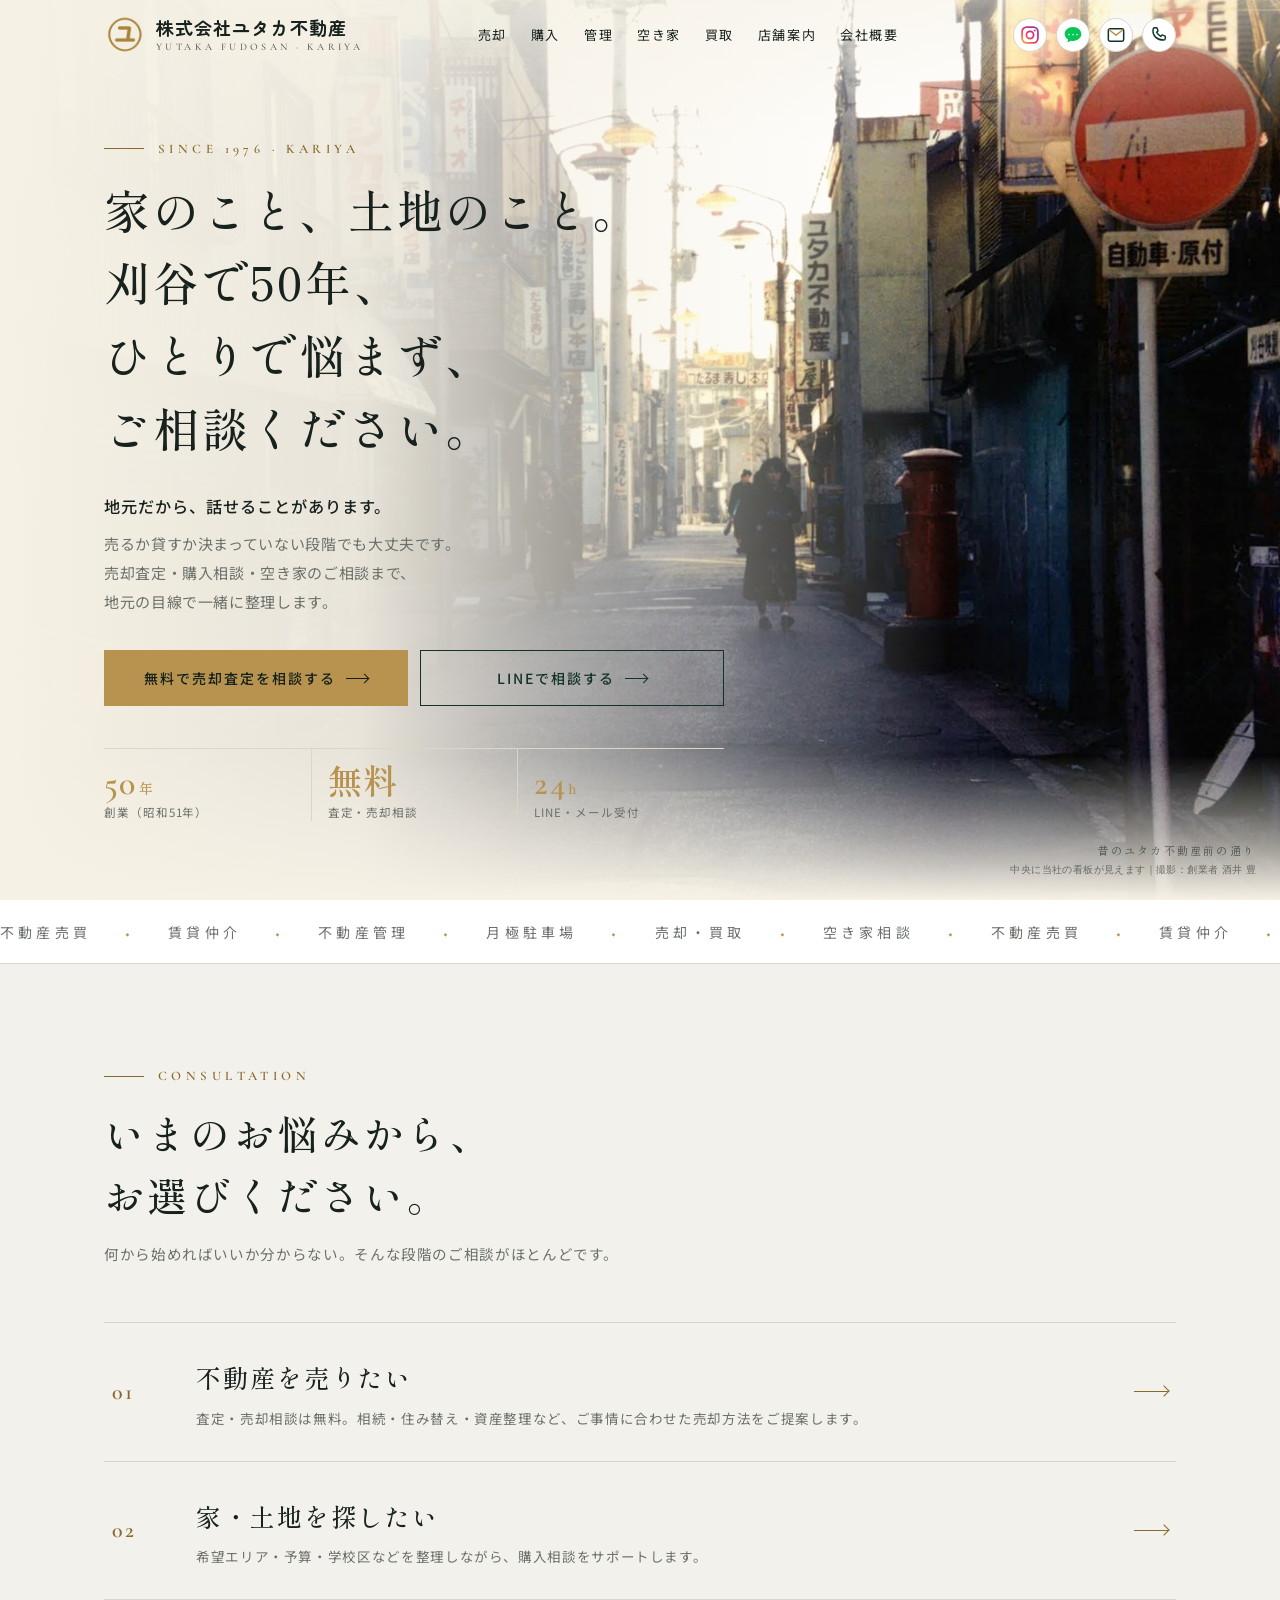
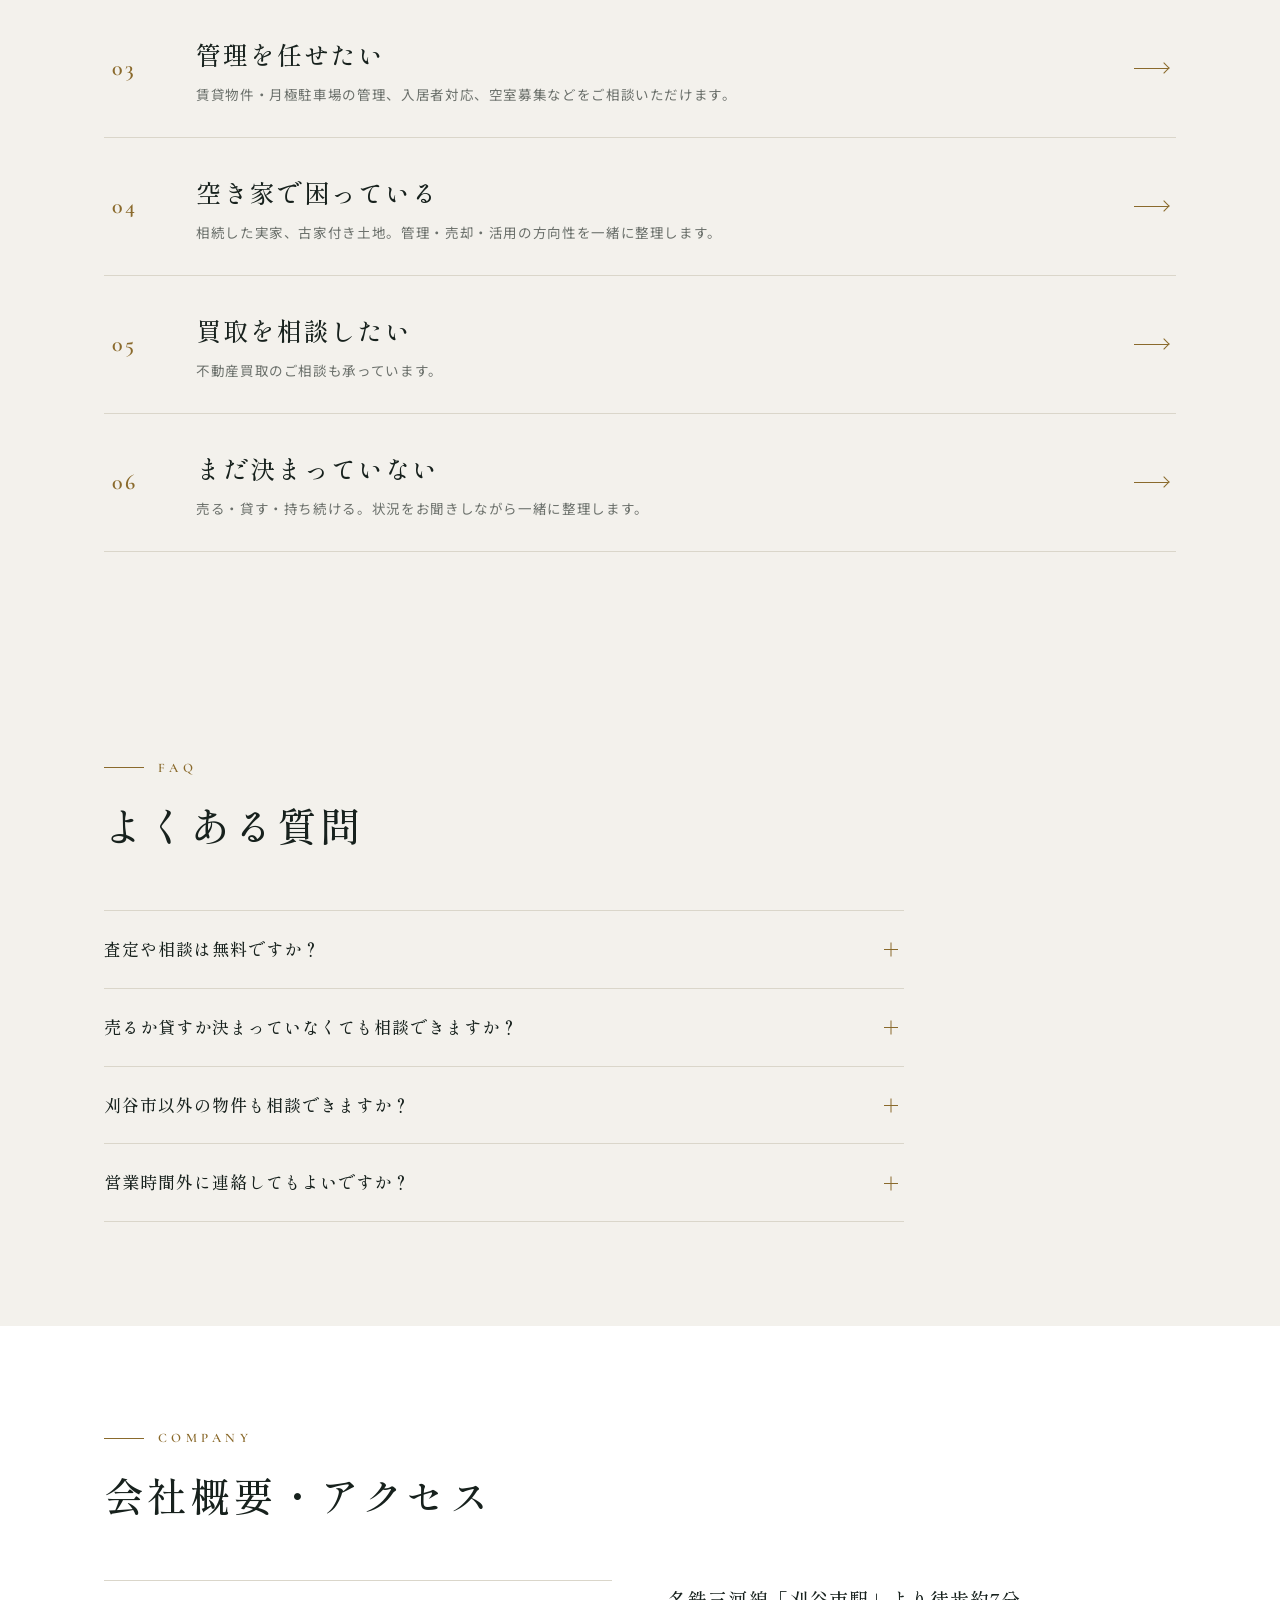
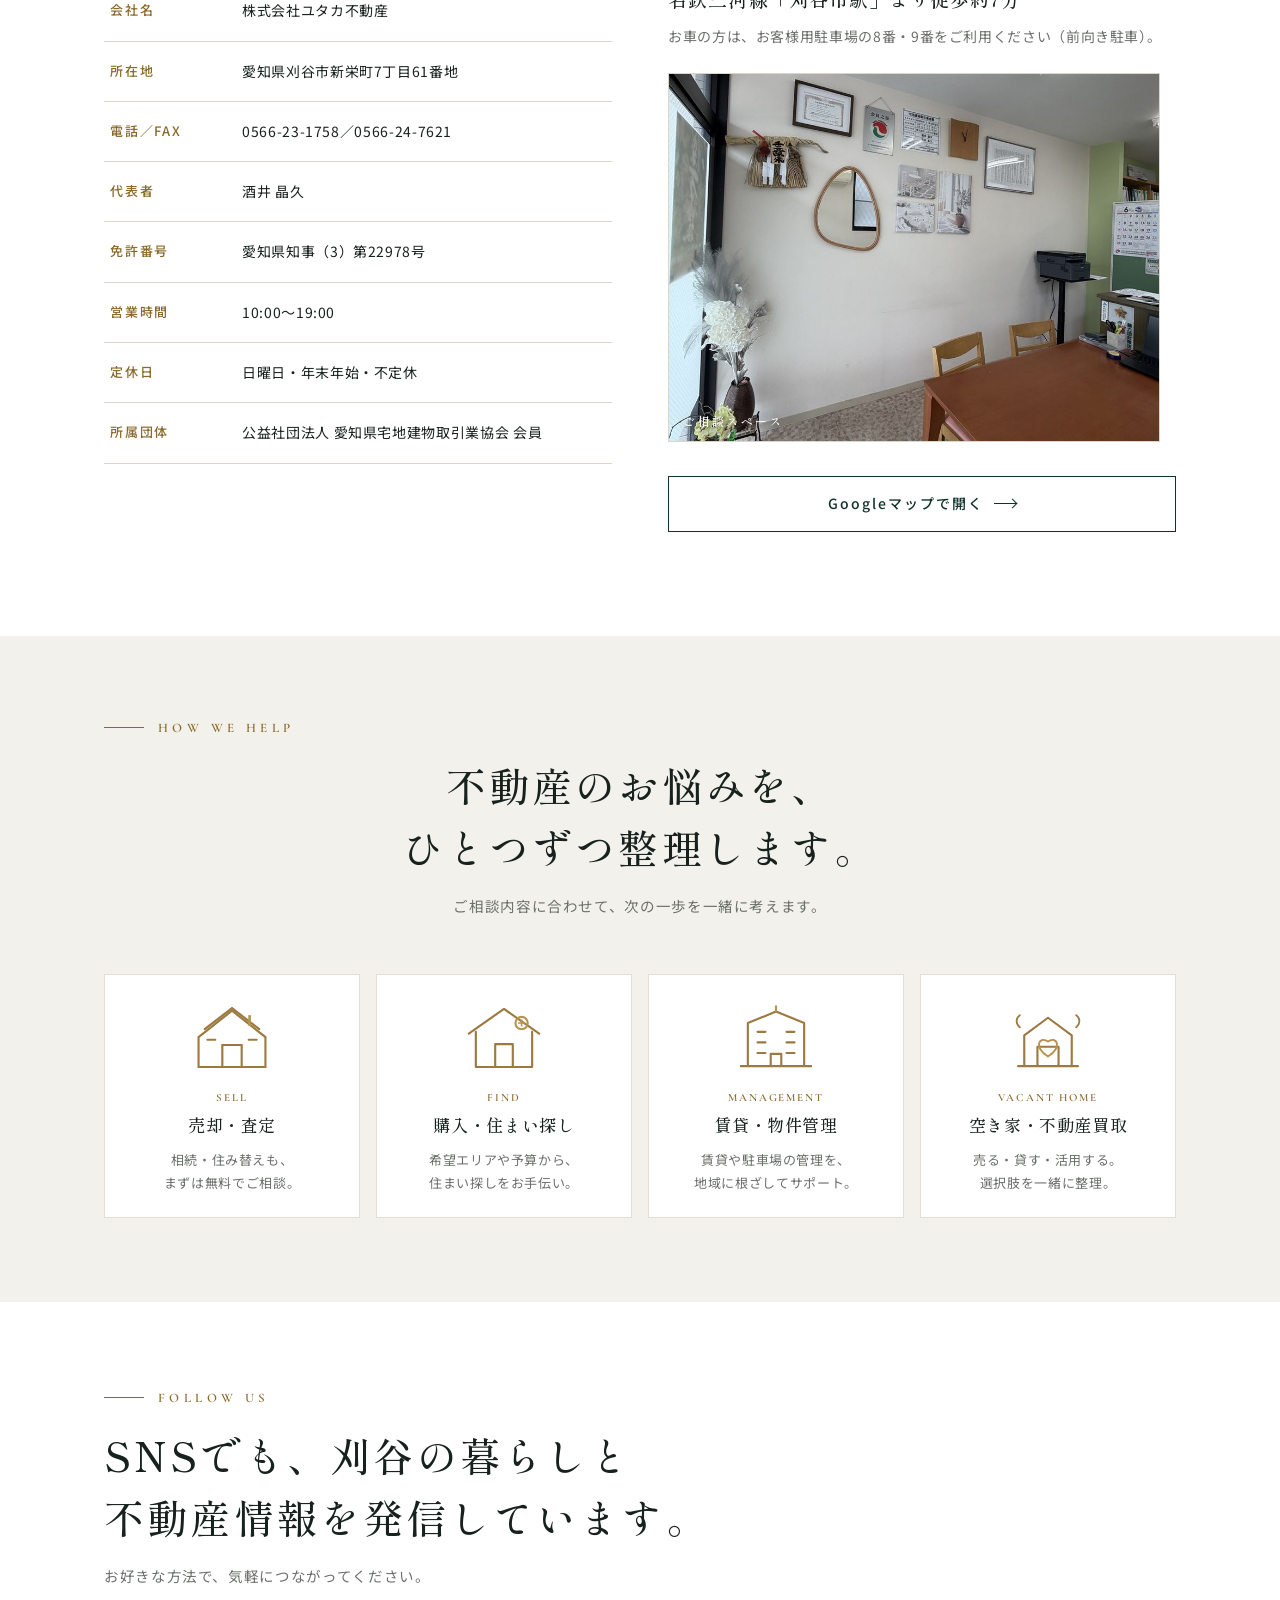
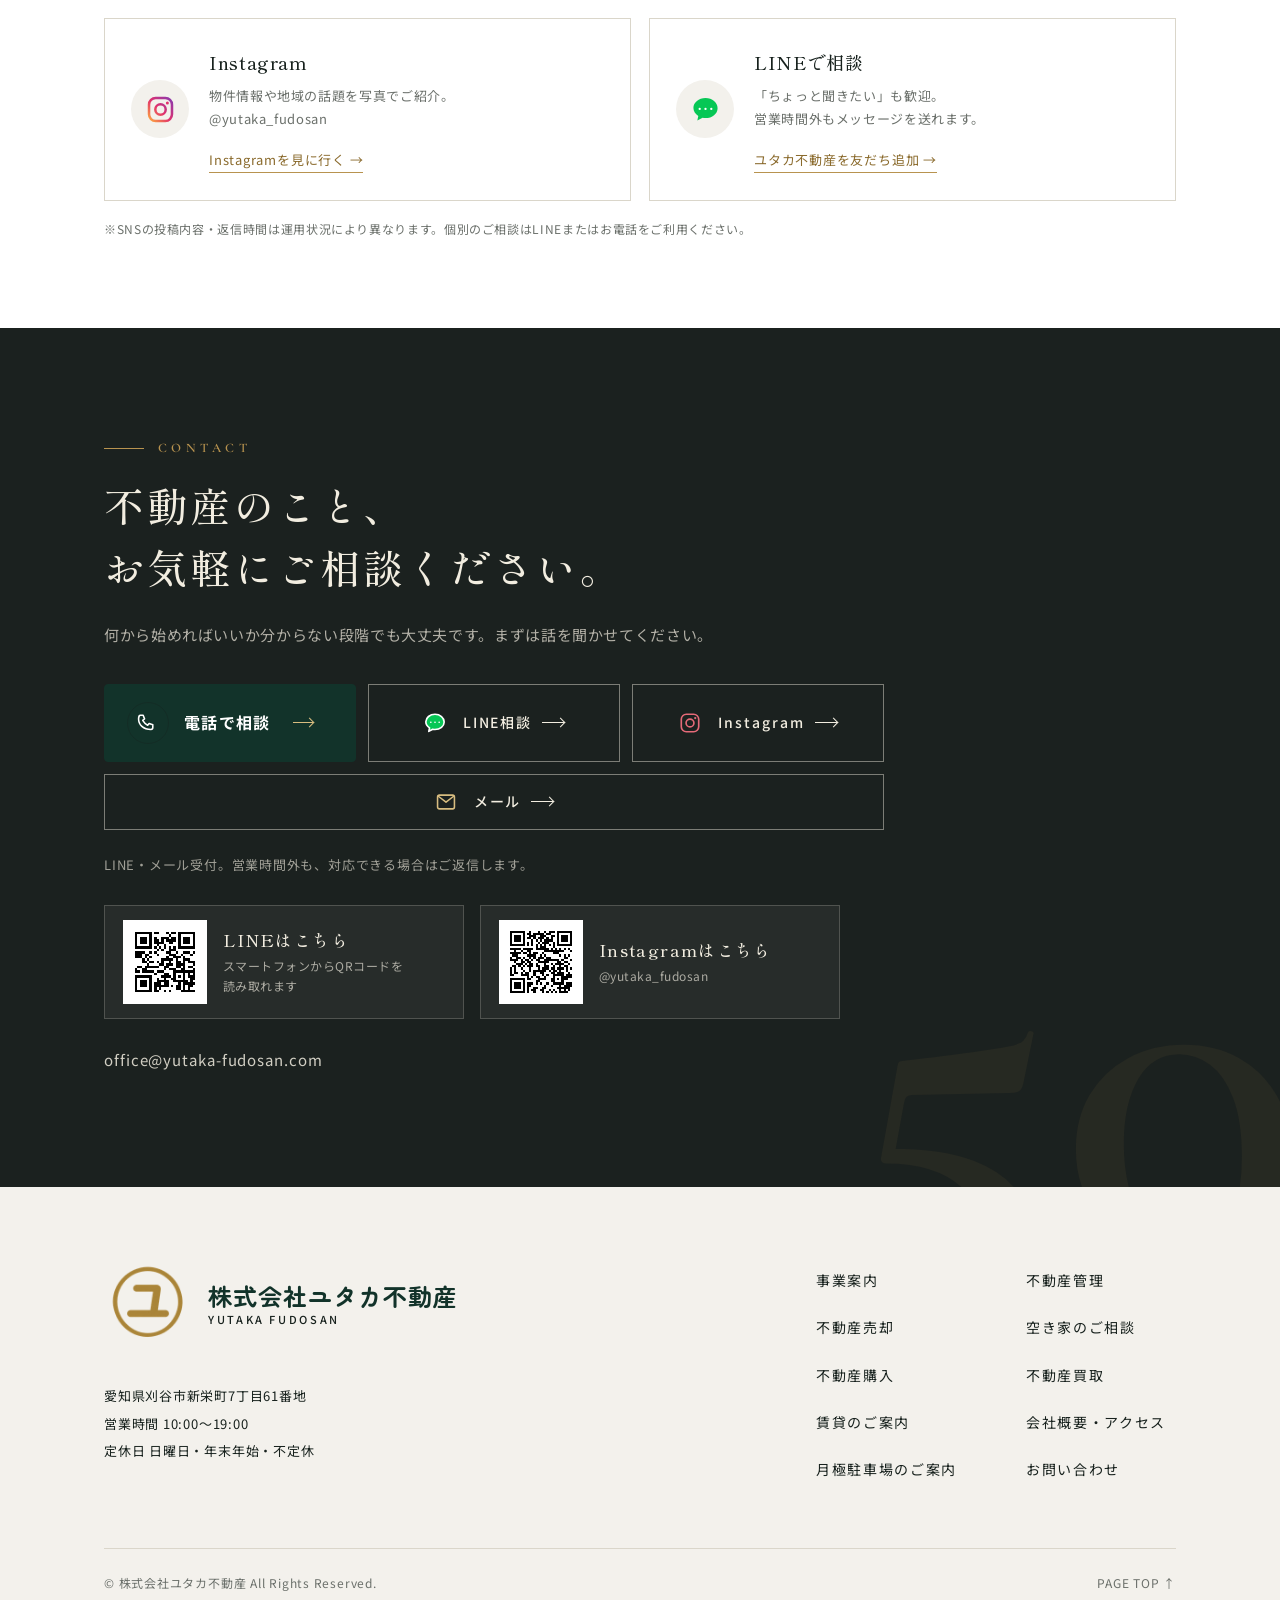
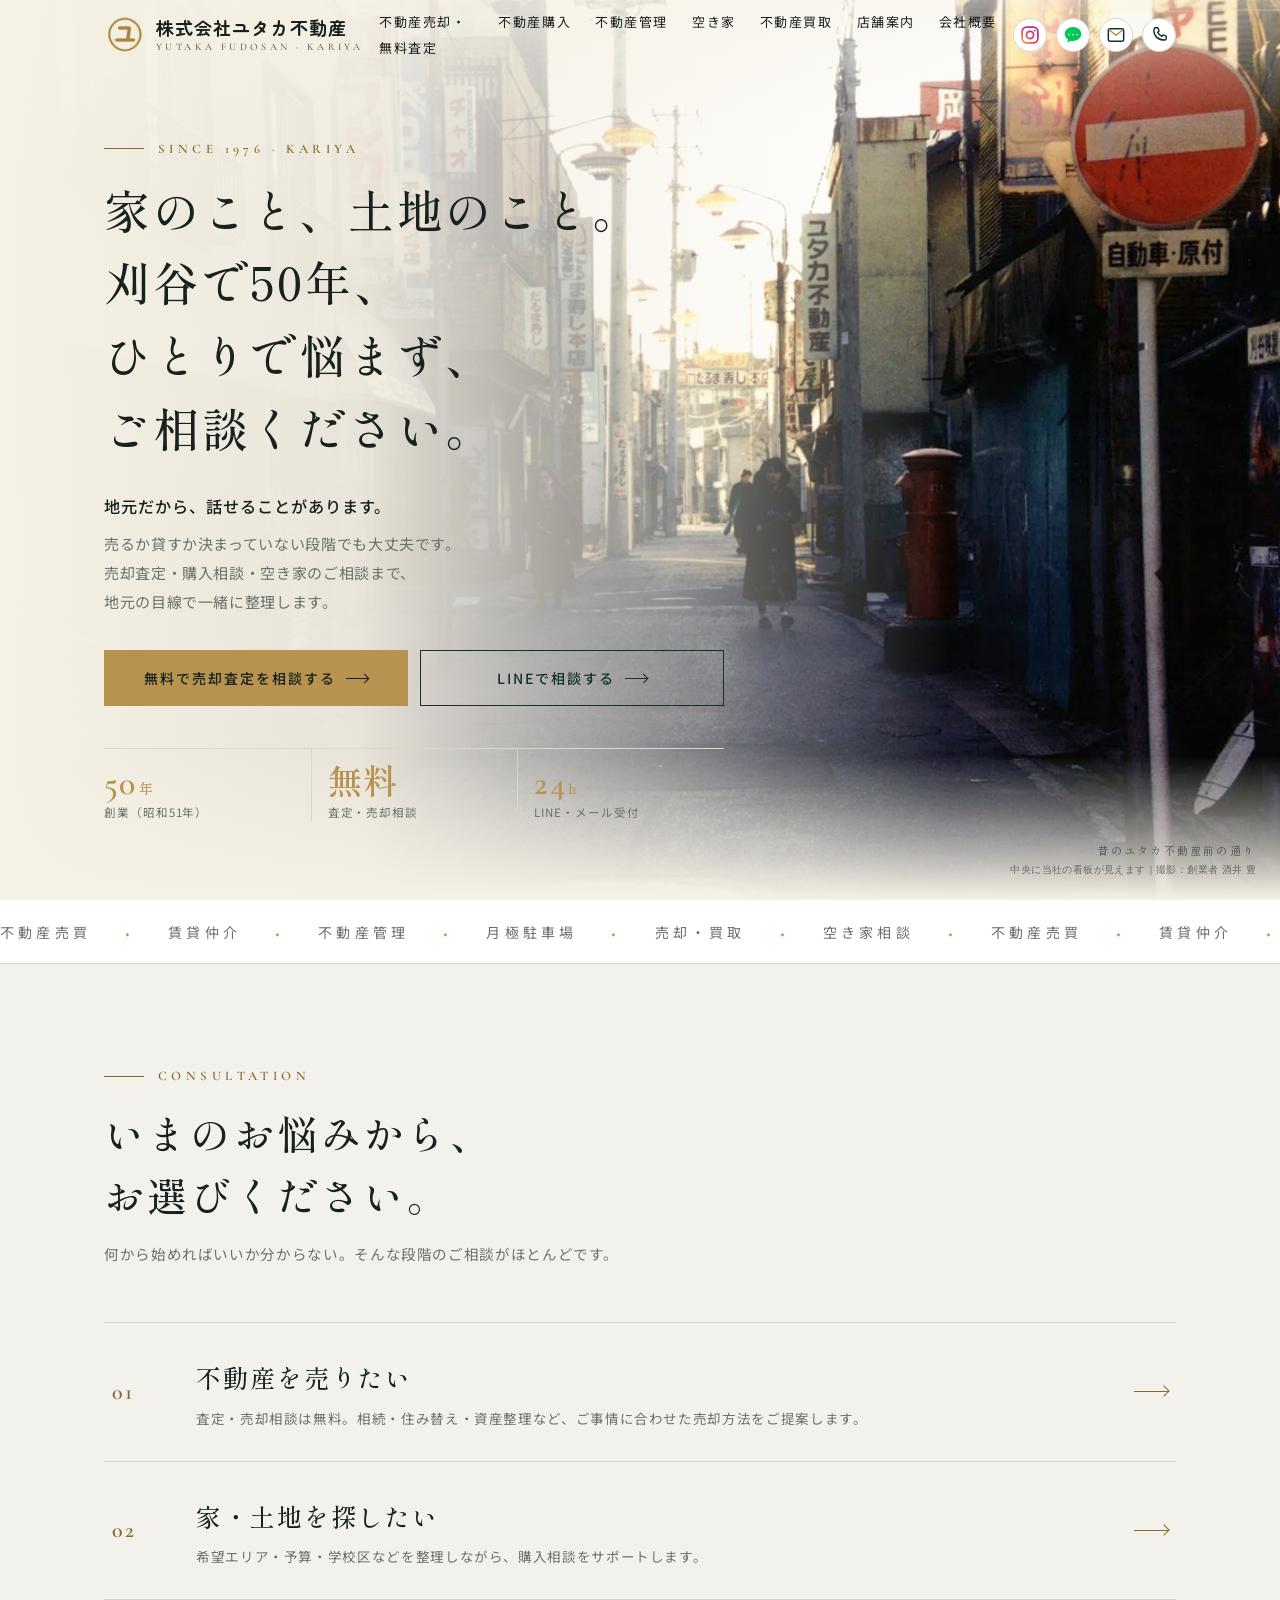
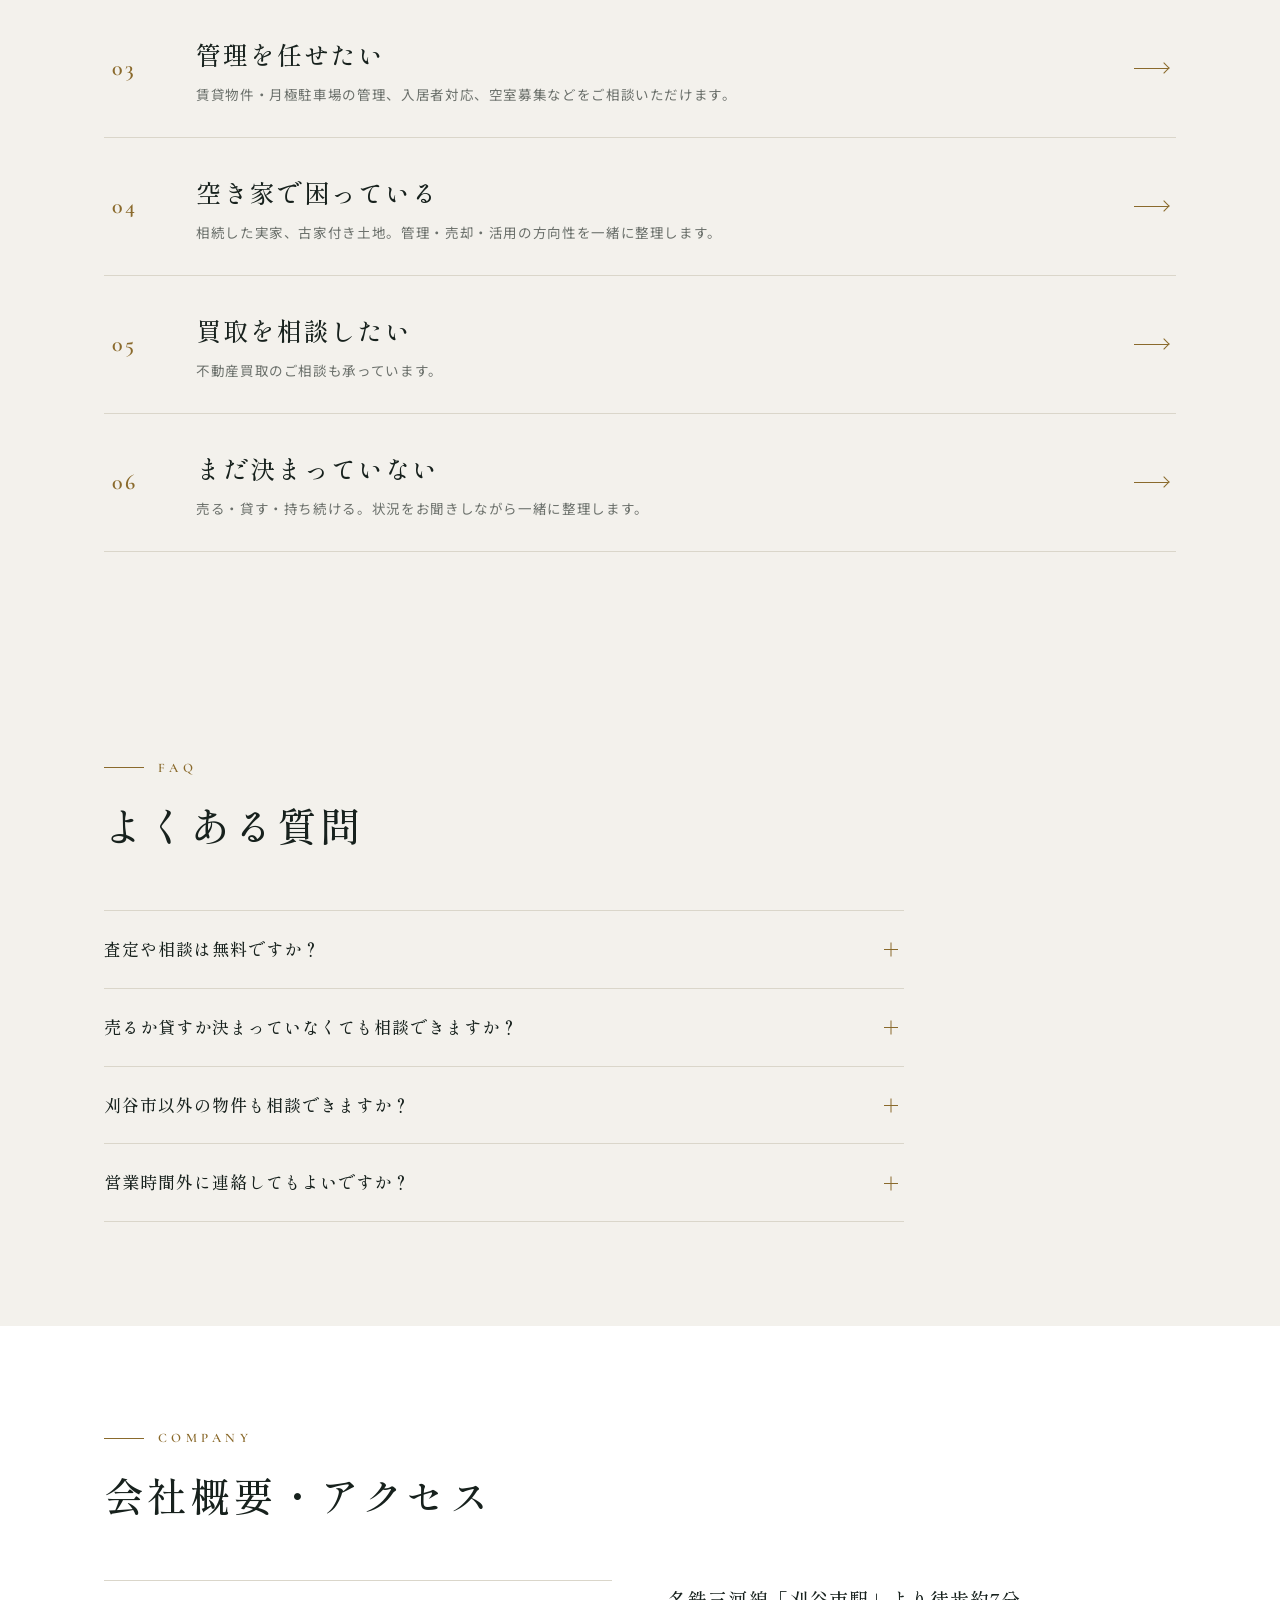
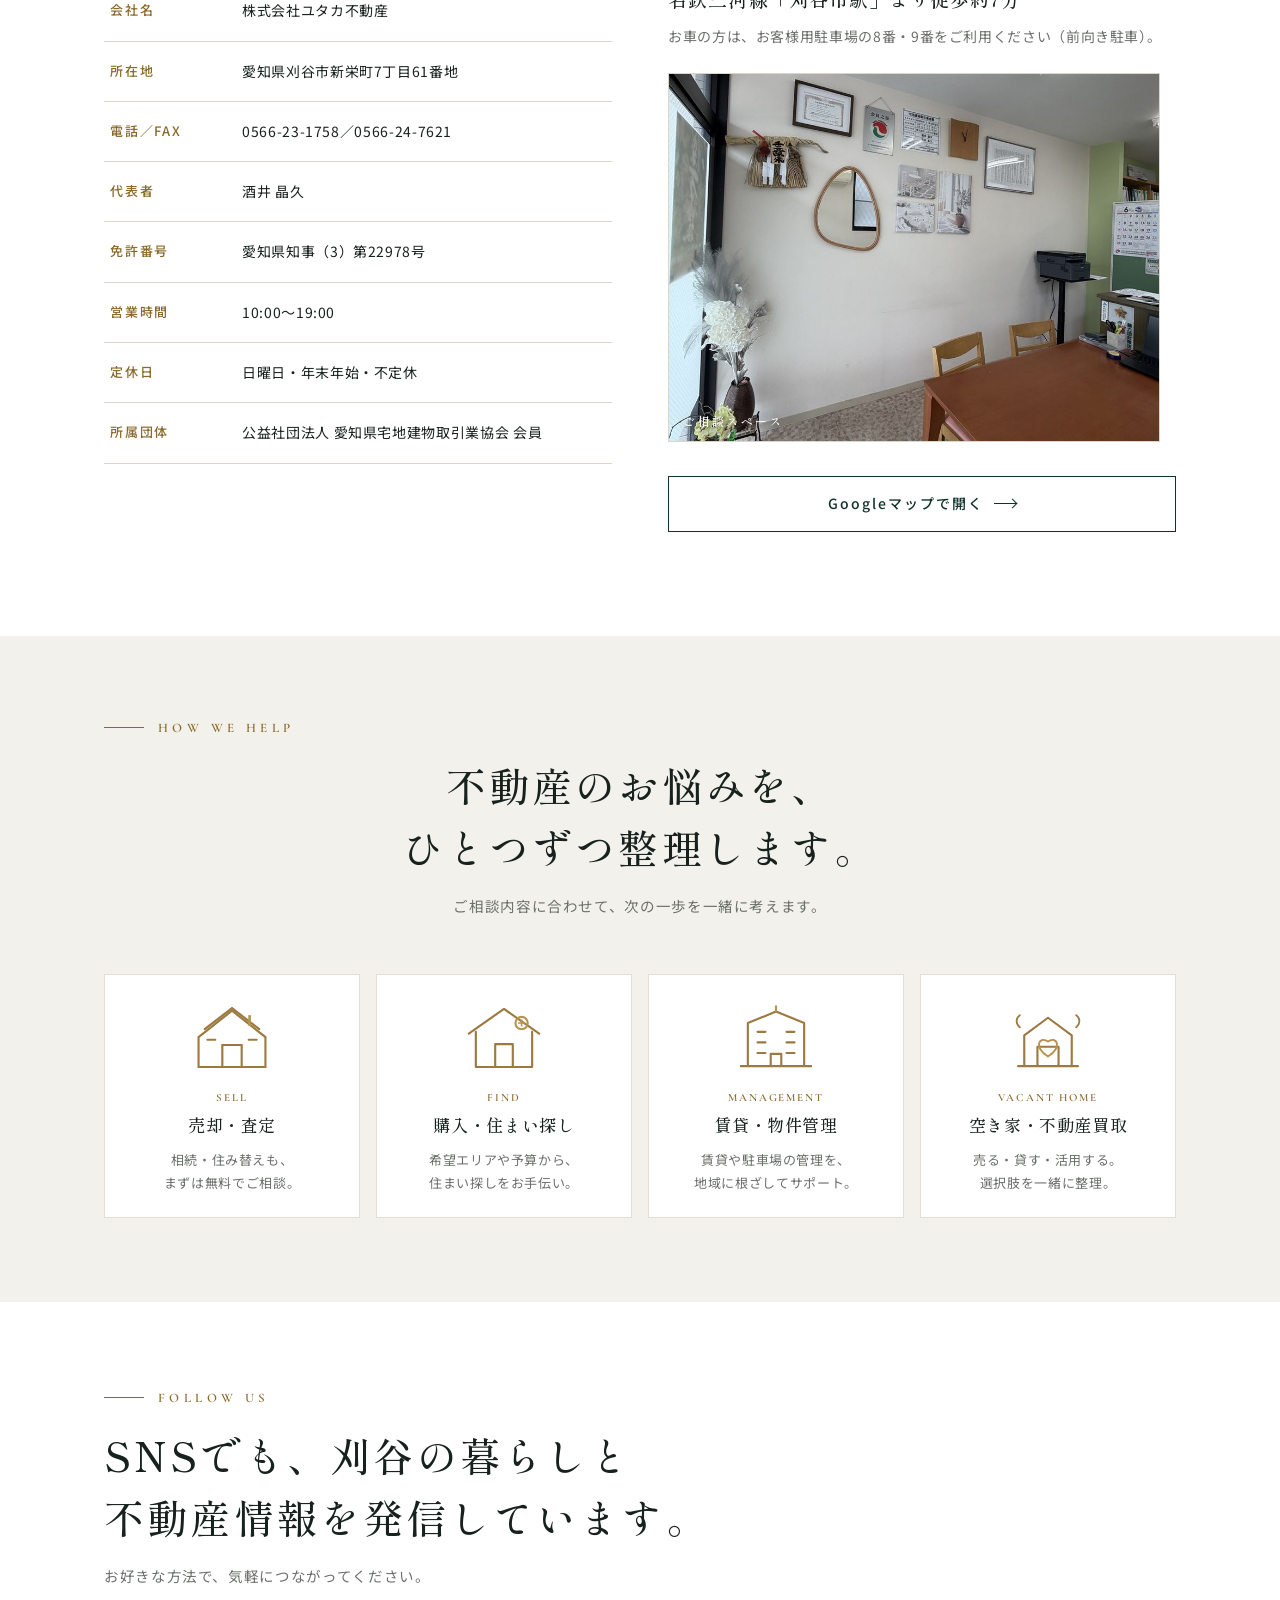
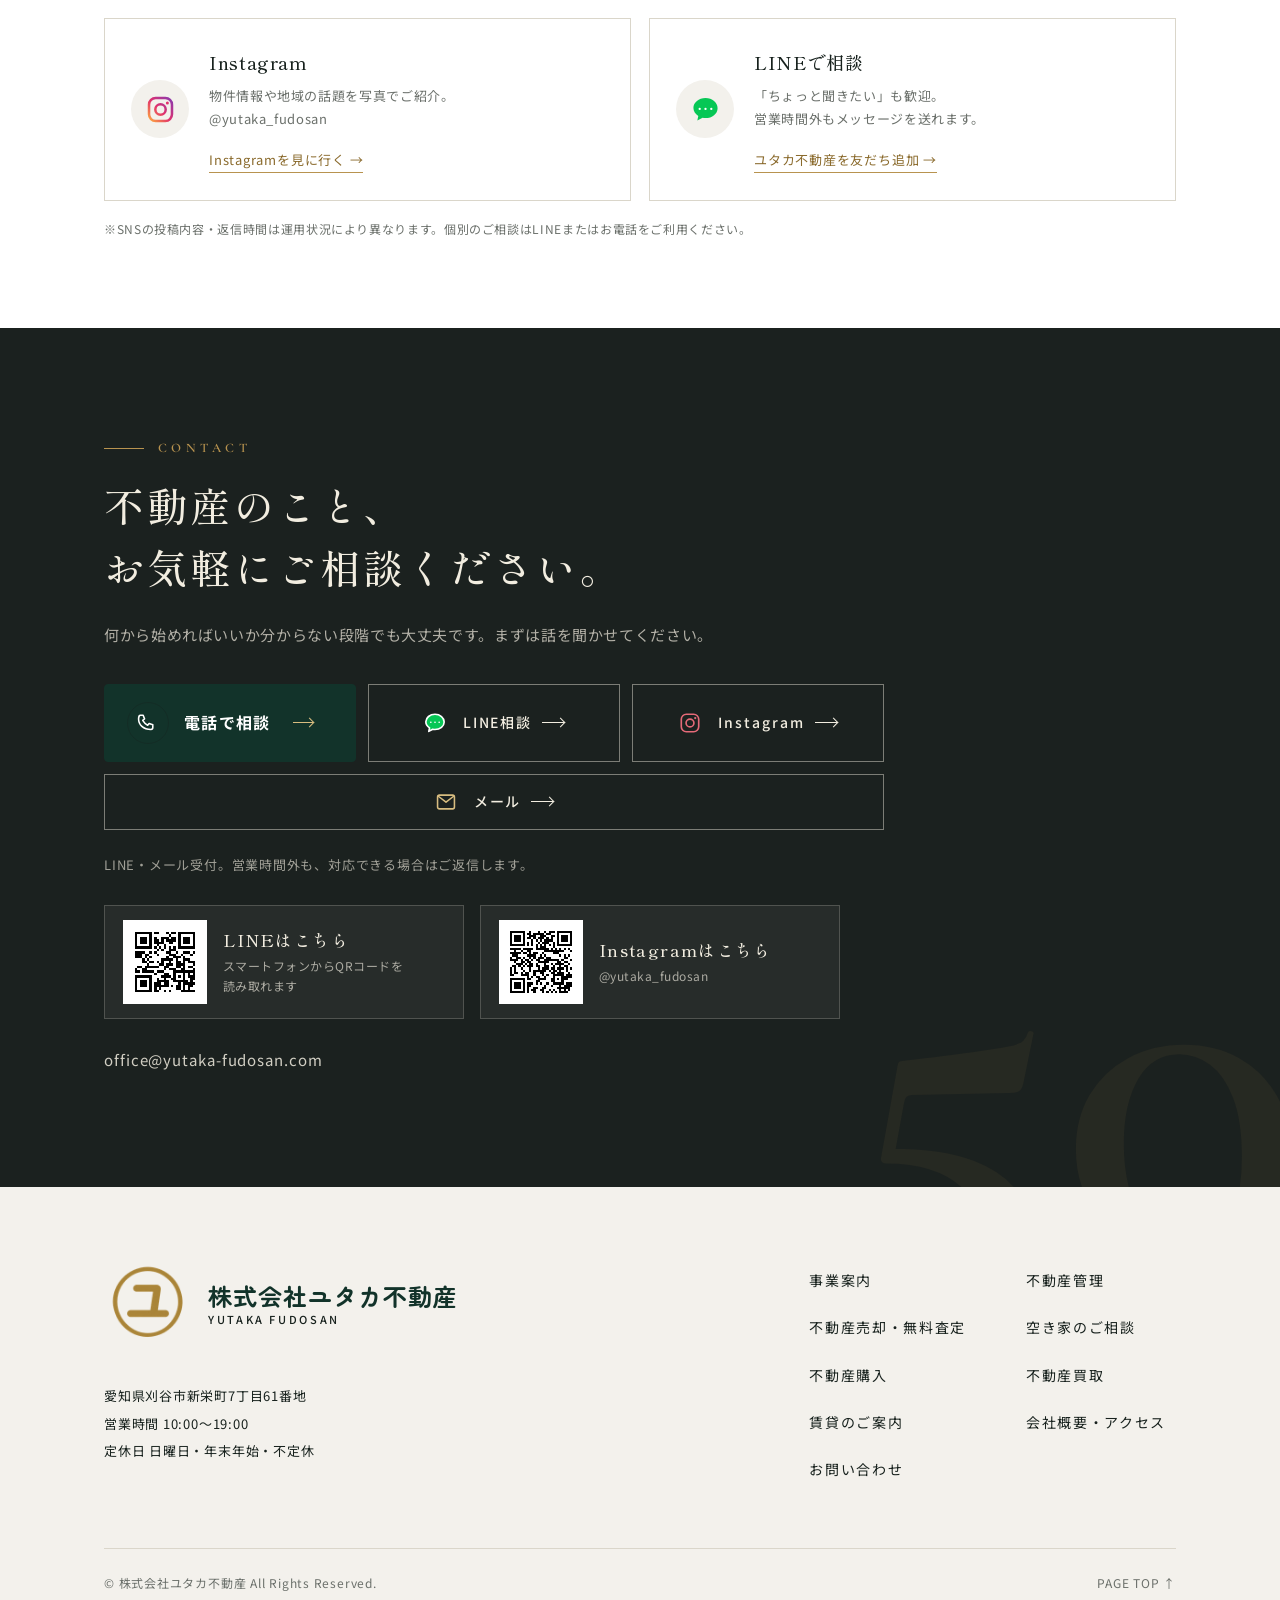
